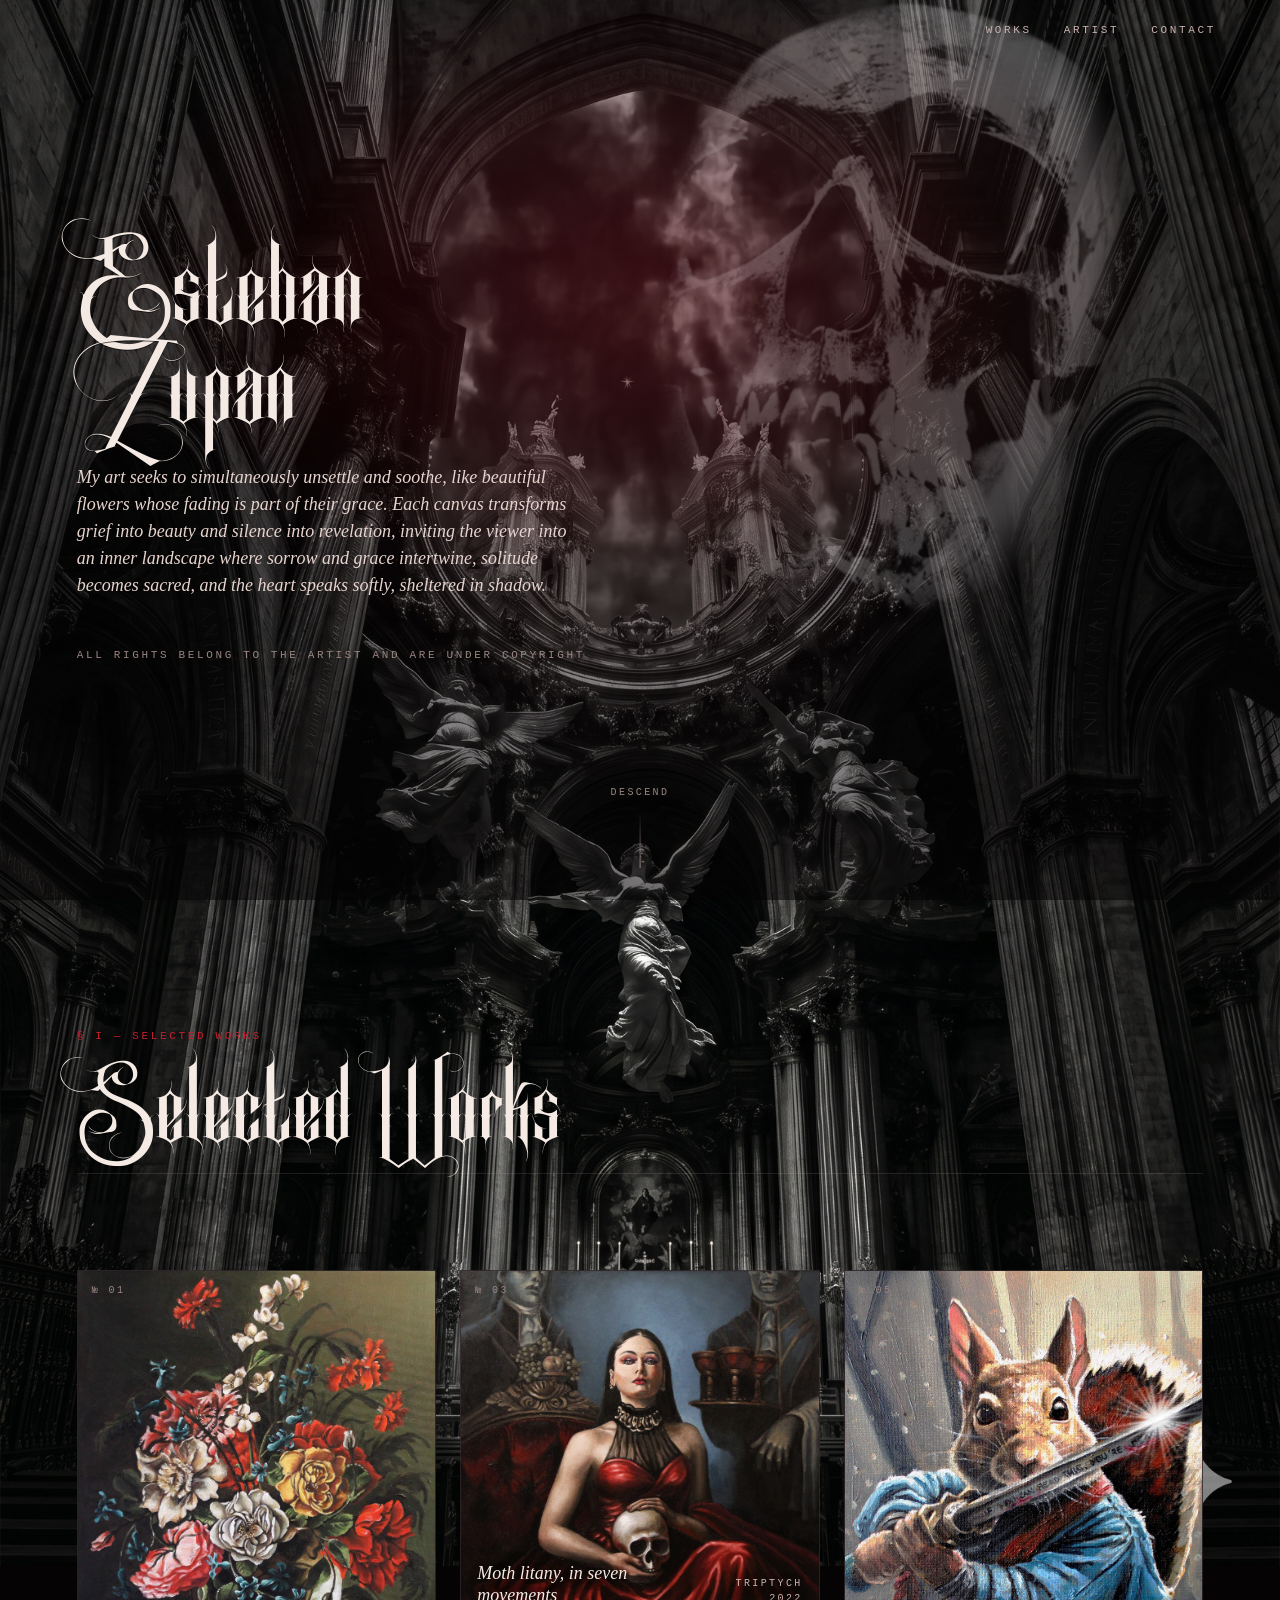
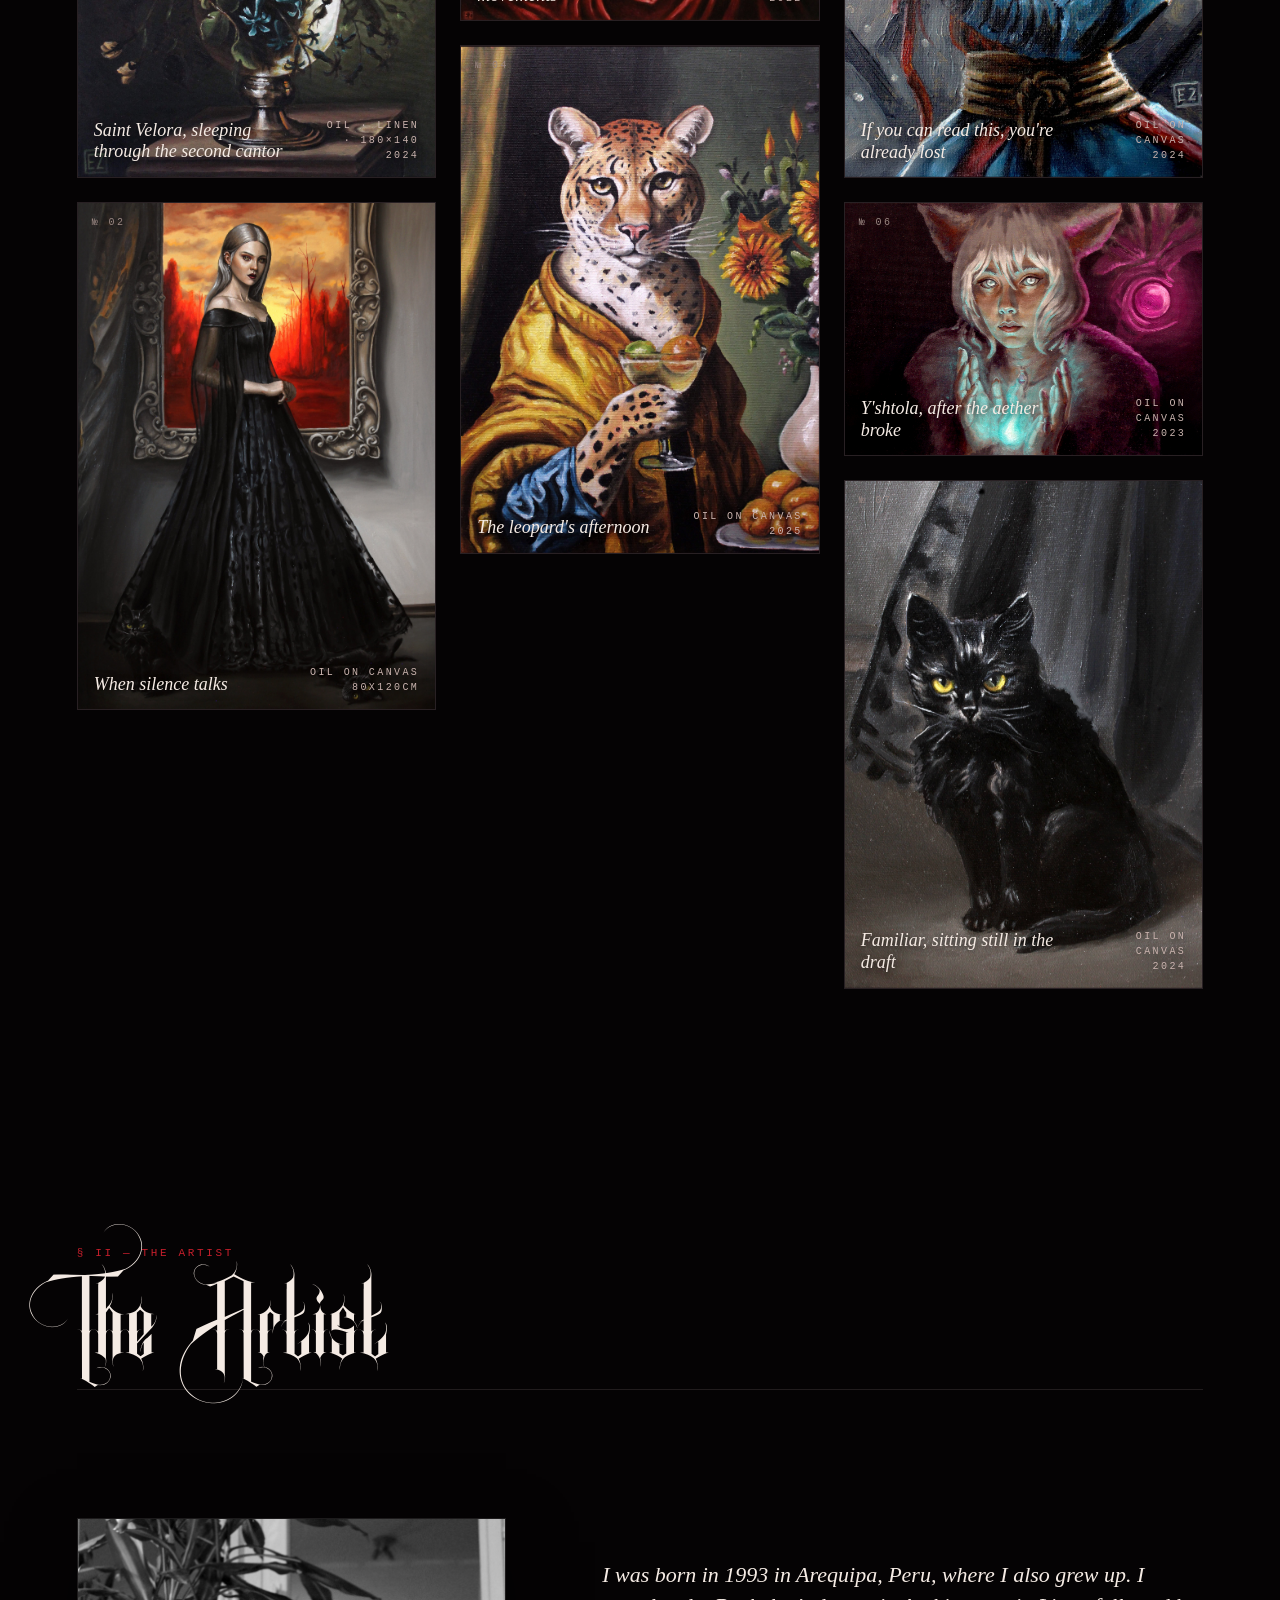
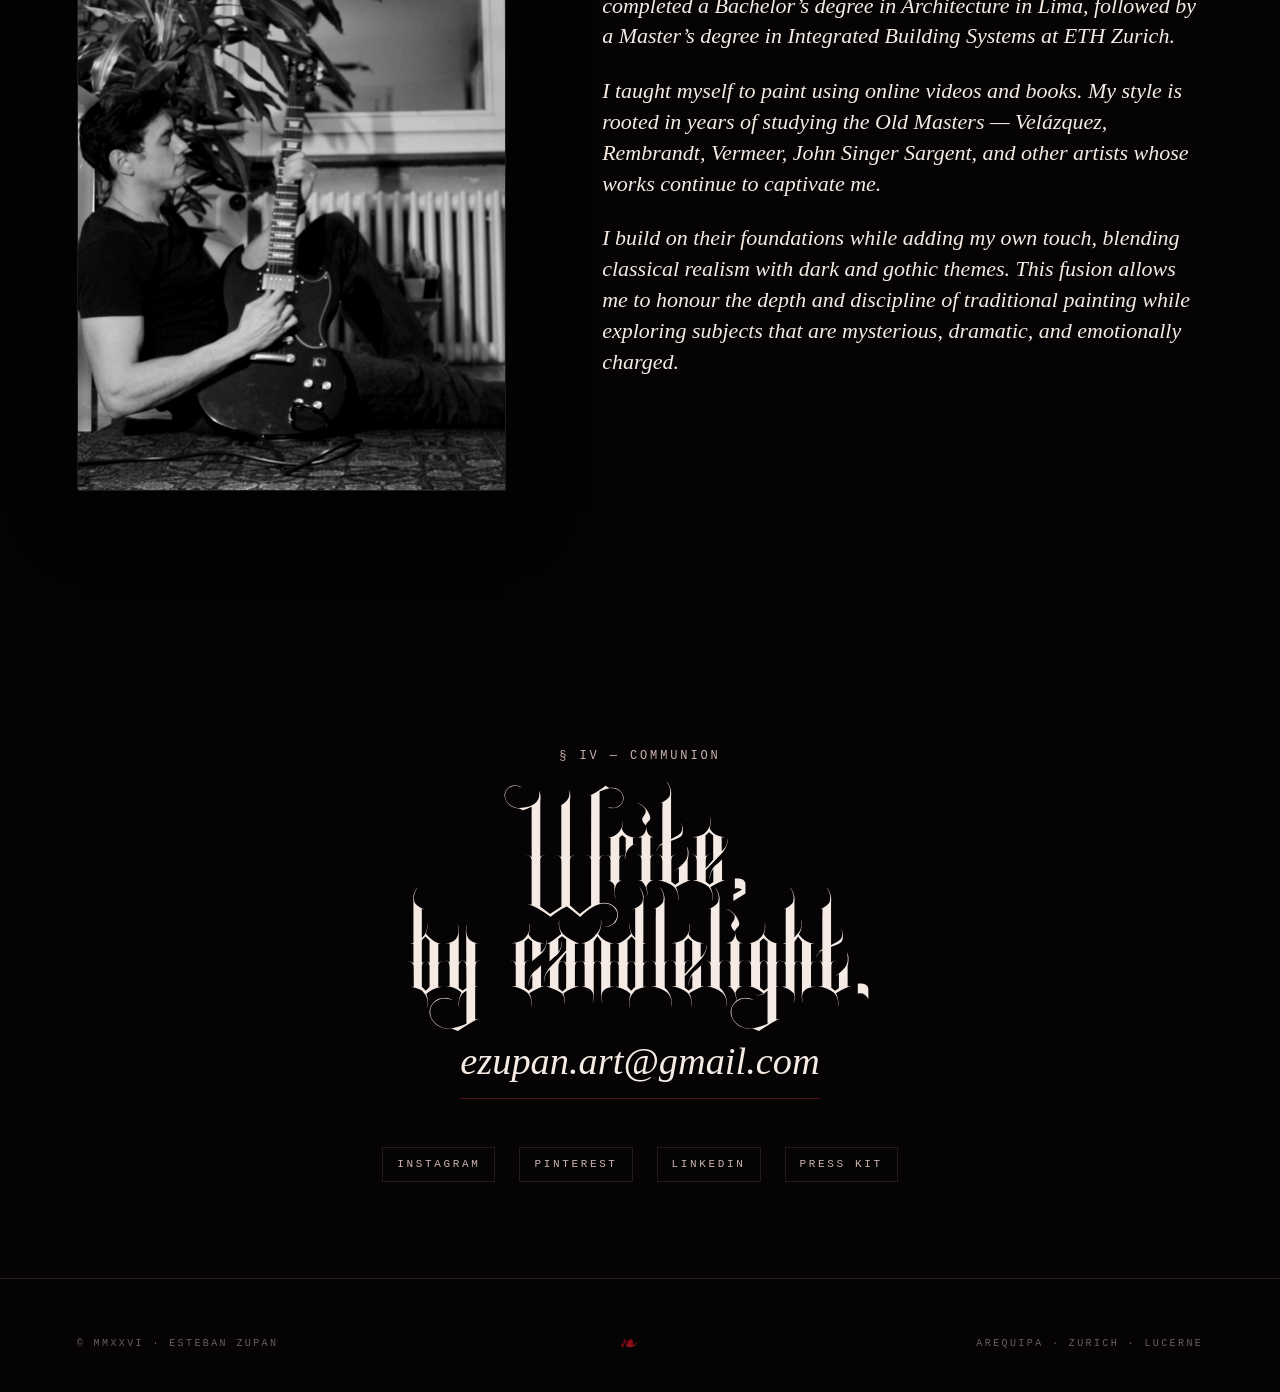
==== index.html @ 0bce1652 "Update background zoom, email, and Instagram link - Mobile background-size: auto 100vh to show more " ====
<!doctype html>
<html lang="en">
<head>
<meta charset="utf-8">
<title>Esteban Zupan — Painter of Quiet Catastrophe</title>
<meta name="viewport" content="width=device-width,initial-scale=1">
<link rel="stylesheet" href="colors_and_type.css">
<script src="image-slot.js"></script>
<style>
  *, *::before, *::after { box-sizing: border-box; }
  html, body { margin: 0; padding: 0; -webkit-text-size-adjust: 100%; text-size-adjust: 100%; }
  html { overflow-x: hidden; }
  body {
    position: relative;
    color: var(--fg-2);
    overflow-x: hidden;
    background-color: #050304;
    background-image: url('assets/gothicbackground.png');
    background-repeat: no-repeat;
    background-attachment: fixed;
    background-size: cover;
    background-position: center var(--bgPos, 35%);
  }
  /* Veil sits over the body bg — fixed to viewport so it tracks scroll */
  .veil {
    position: fixed;
    inset: 0;
    z-index: 1;
    pointer-events: none;
    background:
      radial-gradient(ellipse 60% 50% at 50% 30%, rgba(139, 14, 28, 0.22) 0%, transparent 70%),
      linear-gradient(180deg, rgba(5,3,4,0.22) 0%, rgba(5,3,4,0.38) 50%, rgba(5,3,4,0.55) 100%);
  }

  /* =========================================================
     PARALLAX LAYERS
     ========================================================= */
  .stage {
    position: relative;
    z-index: 1;
  }

  /* Parallax stage — a sibling of main that hosts the sticky skull.
     z-index: auto so it does NOT create a stacking context — this lets
     the skull's mix-blend-mode reach all the way down to the cathedral bg. */
  .parallax-stage {
    position: absolute;
    top: 0; left: 0;
    width: 100%;
    height: 100%;
    pointer-events: none;
  }
  .skull-layer {
    position: sticky;
    top: 0;
    left: 0;
    width: 100%;
    height: 100vh;
    margin-bottom: -100vh;
    pointer-events: none;
    display: block;
  }
  .skull-inner {
    position: absolute;
    top: 50%;
    left: 50%;
    width: min(48.36vh, 35.88vw);
    aspect-ratio: 1400 / 2023;
    z-index: 2;             /* paints above veil (z:1), below main (z:3) */
    transform-origin: 50% 50%;
    pointer-events: none;
    will-change: transform;
    mix-blend-mode: screen;
    transform:
      translate3d(calc(-50% + var(--skullX, 0px)), calc(-50% + var(--skullY, 0px)), 0)
      scale(var(--skullS, 1))
      rotate(var(--skullR, 0deg));
    animation: float 9s ease-in-out infinite;
  }
  @keyframes float {
    0%, 100% { margin-top: 0; }
    50%      { margin-top: -14px; }
  }
  .skull-inner img {
    width: 100%;
    height: 100%;
    object-fit: contain;
    display: block;
    filter:
      grayscale(1) brightness(2.2) contrast(0.95)
      drop-shadow(0 30px 80px rgba(0,0,0,0.65))
      drop-shadow(0 0 60px rgba(255,255,255,0.18));
    opacity: calc(0.768 * var(--skullO, 1));
    transition: opacity 120ms linear;
  }

  /* Film grain on top of everything */
  .grain {
    position: fixed;
    inset: 0;
    z-index: 60;
    pointer-events: none;
    opacity: 0.08;
    mix-blend-mode: overlay;
    background-image: var(--grain-overlay);
    background-size: 240px 240px;
  }

  /* =========================================================
     LIGHTNING STORM — triggered while scrolling
     ========================================================= */
  .storm {
    position: fixed;
    inset: 0;
    z-index: 55;
    pointer-events: none;
    overflow: hidden;
  }
  .storm .flash {
    position: absolute;
    inset: 0;
    background: white;
    opacity: 0;
    mix-blend-mode: screen;
    transition: opacity 80ms linear;
  }
  .storm .flash.dim { background: rgba(220, 230, 255, 0.6); }
  .storm svg.bolt {
    position: absolute;
    top: -4vh;
    width: auto;
    height: 80vh;
    opacity: 0;
    filter:
      drop-shadow(0 0 12px rgba(255,255,255,0.95))
      drop-shadow(0 0 48px rgba(190, 210, 255, 0.75))
      drop-shadow(0 0 120px rgba(140, 170, 255, 0.4));
    transform-origin: top center;
    will-change: opacity, transform;
  }
  @keyframes boltStrike {
    0%   { opacity: 0; transform: scaleY(0.1) translateY(-10px); }
    8%   { opacity: 1; transform: scaleY(1) translateY(0); }
    14%  { opacity: 0.2; }
    22%  { opacity: 1; }
    100% { opacity: 0; transform: scaleY(1) translateY(0); }
  }
  @keyframes flashPulse {
    0%   { opacity: 0; }
    8%   { opacity: var(--peak, 0.85); }
    20%  { opacity: 0.1; }
    32%  { opacity: var(--peak, 0.85); }
    100% { opacity: 0; }
  }

  /* OLD: removed — skull is now inside .parallax-stage as sticky */
  /* soft halo behind the skull */
  .skull-layer::before {
    content: "";
    position: absolute;
    inset: 8% 10%;
    background: radial-gradient(ellipse at 50% 38%, rgba(139, 14, 28, 0.22) 0%, transparent 60%);
    filter: blur(40px);
    z-index: -1;
  }

  /* =========================================================
     CONTENT — flows above skull
     ========================================================= */
  main {
    position: relative;
    z-index: 3;
    /* Content sits above veil (z:1) and parallax-stage (z:2) */
  }
  section {
    position: relative;
    padding: var(--space-10) clamp(24px, 6vw, 96px);
  }

  /* Top nav — feels engraved into the stone */
  .topbar {
    position: fixed;
    top: 0; left: 0; right: 0;
    z-index: 30;
    display: flex;
    align-items: center;
    justify-content: flex-end;
    padding: 22px clamp(24px, 6vw, 64px);
    pointer-events: none;
  }
  .topbar > * { pointer-events: auto; }
  .topbar.scrolled {
    background: linear-gradient(180deg, rgba(5,3,4,0.7) 0%, rgba(5,3,4,0) 100%);
    backdrop-filter: blur(8px);
    -webkit-backdrop-filter: blur(8px);
  }
  .brand {
    font-family: var(--font-display);
    font-size: 22px;
    color: var(--fg-1);
    letter-spacing: 0.04em;
    line-height: 1;
    text-decoration: none;
    border: 0;
  }
  .brand .dot { color: var(--blood-500); }
  nav.menu {
    display: flex;
    gap: var(--space-6);
  }
  nav.menu a {
    font-family: var(--font-mono);
    font-size: 11px;
    letter-spacing: var(--tracking-widest);
    text-transform: uppercase;
    color: var(--fg-3);
    border: 0;
    padding-bottom: 4px;
    position: relative;
  }
  nav.menu a::after {
    content: "";
    position: absolute;
    left: 50%; right: 50%;
    bottom: 0;
    height: 1px;
    background: var(--blood-500);
    transition: left var(--dur-base) var(--ease-out), right var(--dur-base) var(--ease-out);
  }
  nav.menu a:hover { color: var(--bone-100); }
  nav.menu a:hover::after { left: 0; right: 0; }

  /* =========================================================
     HERO
     ========================================================= */
  .hero {
    min-height: 100vh;
    padding-top: 6vh;
    padding-bottom: var(--space-9);
    display: flex;
    flex-direction: column;
    justify-content: flex-start;
    text-align: left;
    align-items: flex-start;
  }
  .hero .eyebrow { margin-top: 4vh; }
  .hero .eyebrow {
    color: var(--bone-300);
    margin-bottom: var(--space-5);
  }
  .hero h1 {
    font-family: var(--font-display);
    font-size: clamp(43px, 8.4vw, 120px);
    line-height: 0.92;
    color: var(--bone-100);
    letter-spacing: -0.01em;
    margin: min(200px, 20vh) 0 0;
    /* slight engraved feel */
    text-shadow:
      0 1px 0 rgba(0,0,0,0.6),
      0 0 80px rgba(139, 14, 28, 0.2);
  }
  .hero h1 .amp {
    display: block;
    font-size: 0.42em;
    color: var(--blood-500);
    margin: 0.2em 0;
    font-family: var(--font-serif);
    font-style: italic;
    letter-spacing: var(--tracking-wide);
    text-transform: none;
    font-weight: 400;
  }

  .hero .lede {
    max-width: 56ch;
    margin: var(--space-6) 0 0;
    font-family: 'Cormorant Garamond', var(--font-serif);
    font-style: italic;
    font-size: clamp(18px, 1.4vw, 22px);
    line-height: 1.5;
    color: var(--bone-200);
    text-wrap: balance;
  }
  .hero .meta {
    margin-top: var(--space-7);
    display: flex;
    justify-content: flex-start;
    gap: var(--space-6);
    font-family: var(--font-mono);
    font-size: 11px;
    letter-spacing: var(--tracking-widest);
    text-transform: uppercase;
    color: var(--fg-4);
  }
  .hero .meta .sep { color: var(--blood-700); }

  /* scroll cue */
  .scroll-cue {
    position: absolute;
    bottom: 32px;
    left: 50%;
    transform: translateX(-50%);
    font-family: var(--font-mono);
    font-size: 10px;
    letter-spacing: var(--tracking-widest);
    text-transform: uppercase;
    color: var(--fg-4);
    display: flex;
    flex-direction: column;
    align-items: center;
    gap: 12px;
  }
  .scroll-cue .line {
    width: 1px;
    height: 56px;
    background: linear-gradient(180deg, transparent, var(--bone-400));
    animation: drip 2.4s ease-in-out infinite;
  }
  @keyframes drip {
    0%   { transform: scaleY(0); transform-origin: top; opacity: 0; }
    30%  { opacity: 1; }
    70%  { transform: scaleY(1); transform-origin: top; opacity: 1; }
    100% { transform: scaleY(1); transform-origin: bottom; opacity: 0; }
  }

  /* =========================================================
     ORNAMENT DIVIDER
     ========================================================= */
  .ornament {
    display: flex;
    align-items: center;
    gap: var(--space-5);
    color: var(--bone-400);
    font-family: var(--font-serif);
    font-size: 22px;
    line-height: 1;
    width: 100%;
    max-width: 720px;
    margin: 0 auto;
  }
  .ornament::before, .ornament::after {
    content: "";
    flex: 1;
    height: 1px;
    background: linear-gradient(90deg, transparent, var(--border-strong), transparent);
  }

  /* =========================================================
     SECTION HEADERS
     ========================================================= */
  .section-head {
    display: grid;
    grid-template-columns: 1fr auto;
    align-items: end;
    gap: var(--space-7);
    margin-bottom: var(--space-9);
    padding-bottom: var(--space-5);
    border-bottom: 1px solid var(--border-default);
  }
  .section-head .num {
    font-family: var(--font-mono);
    font-size: 11px;
    letter-spacing: var(--tracking-widest);
    text-transform: uppercase;
    color: var(--blood-500);
    margin-bottom: var(--space-3);
  }
  .section-head h2 {
    font-family: var(--font-display);
    font-size: clamp(48px, 8vw, 110px);
    color: var(--bone-100);
    line-height: 0.9;
    letter-spacing: -0.01em;
  }
  .section-head .aside {
    font-family: var(--font-serif);
    font-style: italic;
    color: var(--bone-300);
    font-size: 16px;
    max-width: 28ch;
    text-align: right;
    line-height: 1.5;
  }

  /* =========================================================
     WORKS GRID
     ========================================================= */
  .works {
    column-count: 3;
    column-gap: var(--space-5);
  }
  .work {
    display: block;
    break-inside: avoid;
    margin: 0 0 var(--space-5);
    width: 100%;
  }
  .work {
    position: relative;
    background: rgba(17, 10, 13, 0.78);
    backdrop-filter: blur(2px);
    -webkit-backdrop-filter: blur(2px);
    border: 1px solid var(--border-default);
    transition: border-color var(--dur-base) var(--ease-out), transform var(--dur-base) var(--ease-out);
    z-index: 2;
  }
  .work:hover {
    border-color: var(--border-blood);
  }
  .work .plate {
    width: 100%;
    height: 100%;
    display: block;
    background: linear-gradient(135deg, var(--void-700), var(--void-800));
    position: relative;
    overflow: hidden;
  }
  .work .plate image-slot {
    width: 100%;
    height: 100%;
    display: block;
  }
  /* aspect-ratio comes from each <article style="aspect-ratio: ..."> */

  .work .caption {
    position: absolute;
    left: 16px;
    bottom: 14px;
    right: 16px;
    display: flex;
    justify-content: space-between;
    align-items: end;
    pointer-events: none;
  }
  .work .caption .title {
    font-family: var(--font-serif);
    font-style: italic;
    font-size: 18px;
    color: var(--bone-100);
    line-height: 1.2;
    max-width: 70%;
    text-shadow: 0 2px 8px rgba(0,0,0,0.8);
  }
  .work .caption .meta {
    font-family: var(--font-mono);
    font-size: 10px;
    letter-spacing: var(--tracking-widest);
    text-transform: uppercase;
    color: var(--bone-300);
    text-align: right;
    text-shadow: 0 2px 8px rgba(0,0,0,0.8);
  }
  .work .corner {
    position: absolute;
    top: 12px;
    left: 14px;
    font-family: var(--font-mono);
    font-size: 10px;
    letter-spacing: var(--tracking-widest);
    text-transform: uppercase;
    color: var(--bone-400);
    pointer-events: none;
  }

  /* =========================================================
     ABOUT
     ========================================================= */
  .about {
    display: grid;
    grid-template-columns: 5fr 7fr;
    gap: var(--space-9);
    align-items: start;
  }
  .about .col-left {
    position: sticky;
    top: 120px;
  }
  .about .col-left .eyebrow {
    margin-bottom: var(--space-4);
  }
  .about h3 {
    font-family: var(--font-display);
    font-size: clamp(36px, 4.5vw, 64px);
    color: var(--bone-100);
    line-height: 1;
    font-style: normal;
    font-weight: 400;
    margin-bottom: var(--space-5);
  }
  .about .col-right {
    padding-top: calc(var(--space-4) + clamp(36px, 4.5vw, 64px));
  }
  .about .col-right p {
    font-family: var(--font-serif);
    font-size: 18px;
    line-height: 1.65;
    color: var(--bone-200);
    margin: 0 0 var(--space-5);
    max-width: 62ch;
  }
  .about .col-right p.lede {
    font-style: italic;
    font-size: 22px;
    color: var(--bone-100);
    line-height: 1.4;
  }
  .about .col-right p .drop {
    font-family: var(--font-display);
    font-size: 3.2em;
    float: left;
    line-height: 0.8;
    padding: 0.12em 0.18em 0 0;
    color: var(--blood-500);
  }
  .about .portrait {
    margin: var(--space-6) 0 0;
    padding: 0;
  }
  .about .portrait img {
    display: block;
    width: 100%;
    height: auto;
    aspect-ratio: 3 / 4;
    object-fit: cover;
    object-position: 50% 35%;
    filter: grayscale(1) contrast(1.05) brightness(0.92);
    border: 1px solid var(--border-default);
    box-shadow: 0 24px 60px rgba(0,0,0,0.55);
  }
  .about .portrait figcaption {
    margin-top: var(--space-3);
    font-family: var(--font-mono);
    font-size: 10px;
    letter-spacing: var(--tracking-widest);
    text-transform: uppercase;
    color: var(--bone-400);
  }
  .about .pull {
    margin: var(--space-7) 0;
    padding: var(--space-5) 0 var(--space-5) var(--space-5);
    border-left: 1px solid var(--border-blood);
    font-family: var(--font-serif);
    font-style: italic;
    font-size: 24px;
    color: var(--bone-100);
    line-height: 1.4;
    max-width: 48ch;
  }
  .about .pull .attr {
    display: block;
    margin-top: var(--space-3);
    font-family: var(--font-mono);
    font-size: 10px;
    letter-spacing: var(--tracking-widest);
    text-transform: uppercase;
    font-style: normal;
    color: var(--bone-400);
  }

  /* =========================================================
     INDEX (exhibitions list)
     ========================================================= */
  .ledger {
    border-top: 1px solid var(--border-default);
  }
  .ledger .row {
    display: grid;
    grid-template-columns: 80px 1fr 1.3fr 100px;
    gap: var(--space-5);
    padding: var(--space-5) 0;
    border-bottom: 1px solid var(--border-default);
    align-items: baseline;
    transition: background var(--dur-base) var(--ease-out);
  }
  .ledger .row:hover { background: rgba(139, 14, 28, 0.06); }
  .ledger .row .year {
    font-family: var(--font-mono);
    font-size: 12px;
    color: var(--blood-500);
    letter-spacing: var(--tracking-wider);
  }
  .ledger .row .title {
    font-family: var(--font-serif);
    font-style: italic;
    font-size: 22px;
    color: var(--bone-100);
    line-height: 1.25;
  }
  .ledger .row .venue {
    font-family: var(--font-serif);
    font-size: 16px;
    color: var(--bone-300);
  }
  .ledger .row .city {
    font-family: var(--font-mono);
    font-size: 11px;
    letter-spacing: var(--tracking-widest);
    text-transform: uppercase;
    color: var(--bone-400);
    text-align: right;
  }

  /* =========================================================
     CONTACT / FOOTER
     ========================================================= */
  .contact {
    text-align: center;
    padding-top: var(--space-10);
    padding-bottom: var(--space-9);
  }
  .contact .eyebrow { color: var(--bone-300); margin-bottom: var(--space-5); }
  .contact h2 {
    font-family: var(--font-display);
    font-size: clamp(56px, 9vw, 132px);
    line-height: 0.92;
    color: var(--bone-100);
    margin-bottom: var(--space-6);
  }
  .contact .email {
    display: inline-block;
    font-family: var(--font-serif);
    font-style: italic;
    font-size: clamp(24px, 3vw, 40px);
    color: var(--bone-100);
    border-bottom: 1px solid var(--border-blood);
    padding-bottom: 8px;
    margin-bottom: var(--space-7);
  }
  .contact .email:hover { color: var(--blood-300); }
  .contact .socials {
    display: flex;
    justify-content: center;
    gap: var(--space-5);
    font-family: var(--font-mono);
    font-size: 11px;
    letter-spacing: var(--tracking-widest);
    text-transform: uppercase;
    color: var(--bone-300);
  }
  .contact .socials a {
    color: var(--bone-300);
    border: 0;
    padding: 8px 14px;
    border: 1px solid var(--border-default);
    transition: all var(--dur-base) var(--ease-out);
  }
  .contact .socials a:hover {
    border-color: var(--border-blood);
    color: var(--bone-100);
  }

  footer {
    position: relative;
    z-index: 2;
    padding: var(--space-7) clamp(24px, 6vw, 96px) var(--space-6);
    border-top: 1px solid var(--border-default);
    display: flex;
    justify-content: space-between;
    align-items: center;
    font-family: var(--font-mono);
    font-size: 10px;
    letter-spacing: var(--tracking-widest);
    text-transform: uppercase;
    color: var(--bone-500);
  }
  footer .seal { color: var(--blood-700); font-family: var(--font-serif); font-size: 22px; font-style: italic; letter-spacing: 0; }

  /* =========================================================
     MOBILE NAV — hamburger + overlay
     ========================================================= */
  .nav-toggle {
    display: none;
    flex-direction: column;
    justify-content: space-between;
    width: 28px;
    height: 18px;
    background: none;
    border: 0;
    cursor: pointer;
    padding: 0;
    pointer-events: auto;
    position: relative;
    z-index: 40;
  }
  .nav-toggle span {
    display: block;
    width: 100%;
    height: 1.5px;
    background: var(--bone-300);
    transform-origin: center;
    transition: transform var(--dur-base) var(--ease-out), opacity var(--dur-base) var(--ease-out);
  }
  .nav-toggle[aria-expanded="true"] span:nth-child(1) {
    transform: translateY(8.25px) rotate(45deg);
  }
  .nav-toggle[aria-expanded="true"] span:nth-child(2) {
    opacity: 0;
  }
  .nav-toggle[aria-expanded="true"] span:nth-child(3) {
    transform: translateY(-8.25px) rotate(-45deg);
  }

  /* =========================================================
     RESPONSIVE
     ========================================================= */
  @media (max-width: 900px) {
    .works { column-count: 2; }
    .work.a, .work.b, .work.c, .work.d, .work.e, .work.f, .work.g { grid-column: auto; }
    .about { grid-template-columns: 1fr; gap: var(--space-6); }
    .about .col-left { position: static; }
    .about .col-right { padding-top: 0; }
    .section-head { grid-template-columns: 1fr; }
    .section-head .aside { text-align: left; }
    .ledger .row { grid-template-columns: 60px 1fr; gap: var(--space-3); }
    .ledger .row .venue, .ledger .row .city { grid-column: 2; text-align: left; }
    .nav-toggle { display: flex; }
    .parallax-stage { display: none; }
    nav.menu {
      position: fixed;
      inset: 0;
      z-index: 29;
      display: flex;
      flex-direction: column;
      align-items: center;
      justify-content: center;
      gap: var(--space-8);
      background: rgba(5, 3, 4, 0.97);
      backdrop-filter: blur(16px);
      -webkit-backdrop-filter: blur(16px);
      opacity: 0;
      pointer-events: none;
      transition: opacity var(--dur-base) var(--ease-out);
    }
    nav.menu.open {
      opacity: 1;
      pointer-events: auto;
    }
    nav.menu a {
      font-family: var(--font-display);
      font-size: clamp(40px, 12vw, 60px);
      letter-spacing: 0.02em;
      text-transform: uppercase;
      color: var(--bone-100);
      border: 0;
      padding: 4px 0;
      line-height: 1;
    }
    nav.menu a:hover { color: var(--blood-400); }
    nav.menu a::after { display: none; }
    .hero h1 { letter-spacing: 0; }
    .hero .lede { max-width: 100%; }
    .hero .meta {
      max-width: 100%;
      line-height: 1.5;
      letter-spacing: 0.12em;
    }
    .contact .email {
      max-width: 100%;
      overflow-wrap: anywhere;
    }
    footer {
      flex-wrap: wrap;
      gap: var(--space-3);
    }
  }

  @media (max-width: 640px) {
    body {
      background-attachment: scroll;
      background-position: center center;
      background-size: auto 100vh;
    }

    section {
      padding: var(--space-8) clamp(18px, 5vw, 28px);
    }

    .topbar {
      padding: 14px clamp(18px, 5vw, 28px);
    }

    .hero {
      min-height: 100svh;
      padding-top: 10vh;
      padding-bottom: var(--space-8);
      justify-content: flex-start;
    }

    .hero h1 {
      margin-top: clamp(48px, 12vh, 96px) !important;
      font-size: clamp(52px, 18vw, 76px);
      line-height: 0.95;
      letter-spacing: 0;
    }

    .hero .lede {
      max-width: 100%;
      margin-top: var(--space-5);
      font-size: 18px;
      line-height: 1.45;
      text-wrap: pretty;
    }

    .hero .meta {
      margin-top: var(--space-5);
      display: block;
      max-width: 30ch;
      font-size: 10px;
      line-height: 1.5;
      letter-spacing: 0.08em;
    }

    .scroll-cue {
      bottom: 18px;
      font-size: 9px;
      letter-spacing: 0.16em;
    }

    .scroll-cue .line {
      height: 36px;
    }

    .section-head {
      gap: var(--space-4);
      margin-bottom: var(--space-6);
      padding-bottom: var(--space-4);
    }

    .section-head .num {
      font-size: 10px;
      letter-spacing: 0.14em;
    }

    .section-head h2,
    .contact h2 {
      font-size: clamp(44px, 16vw, 64px);
      line-height: 0.98;
      letter-spacing: 0;
      overflow-wrap: anywhere;
    }

    .works {
      column-count: 1;
      column-gap: 0;
    }

    .work {
      aspect-ratio: auto !important;
      margin-bottom: var(--space-5);
    }

    .work .plate {
      height: auto;
    }

    .work .plate image-slot {
      height: auto;
      aspect-ratio: var(--mobile-work-ratio, 1);
    }

    .work.a,
    .work.b,
    .work.g { --mobile-work-ratio: 3508 / 4961; }

    .work.c { --mobile-work-ratio: 3393 / 3321; }

    .work.d,
    .work.e { --mobile-work-ratio: 2480 / 3508; }

    .work.f { --mobile-work-ratio: 3508 / 2480; }

    .work .caption {
      position: static;
      display: grid;
      grid-template-columns: 1fr;
      gap: var(--space-2);
      padding: 12px 14px 14px;
      background: rgba(17, 10, 13, 0.9);
      border-top: 1px solid var(--border-default);
    }

    .work .caption .title {
      max-width: none;
      font-size: 17px;
      text-shadow: none;
    }

    .work .caption .meta {
      font-size: 9px;
      line-height: 1.45;
      letter-spacing: 0.14em;
      text-align: left;
      text-shadow: none;
    }

    .work .corner {
      top: 10px;
      left: 12px;
      font-size: 9px;
      letter-spacing: 0.14em;
    }

    .about h3 {
      font-size: clamp(40px, 14vw, 56px);
      letter-spacing: 0;
    }

    .about .col-right p,
    .about .col-right p.lede {
      font-size: 18px;
      line-height: 1.5;
    }

    .about .portrait {
      max-width: 320px;
      margin-left: auto;
      margin-right: auto;
    }

    .contact {
      padding-top: var(--space-8);
      padding-bottom: var(--space-8);
    }

    .contact .email {
      max-width: 100%;
      font-size: clamp(21px, 8vw, 30px);
      overflow-wrap: anywhere;
      line-height: 1.2;
    }

    .contact .socials {
      flex-wrap: wrap;
      gap: var(--space-3);
      letter-spacing: 0.14em;
    }

    .contact .socials a {
      padding: 9px 12px;
    }

    footer {
      padding: var(--space-5) clamp(18px, 5vw, 28px);
      flex-direction: column;
      justify-content: center;
      gap: var(--space-3);
      text-align: center;
      line-height: 1.5;
      letter-spacing: 0.14em;
    }
  }

  @media (max-width: 380px) {
    .hero h1 {
      font-size: clamp(48px, 17vw, 62px);
    }

    .section-head h2,
    .contact h2 {
      font-size: clamp(40px, 15vw, 56px);
    }
  }

  /* fade-up on enter */
  .reveal { opacity: 0; transform: translateY(28px); transition: opacity 1s var(--ease-rite), transform 1s var(--ease-rite); }
  .reveal.in { opacity: 1; transform: translateY(0); }
</style>
</head>
<body>

<!-- Fixed background layers -->
<div class="veil"></div>
<div class="parallax-stage" aria-hidden="true">
  <div class="skull-layer">
    <div class="skull-inner">
      <img src="assets/skull-floating.png" alt="">
    </div>
  </div>
</div>
<div class="grain"></div>
<div class="storm" aria-hidden="true">
  <div class="flash" id="storm-flash"></div>
</div>

<!-- Top bar -->
<header class="topbar" id="topbar">
  <button class="nav-toggle" id="nav-toggle" aria-label="Open navigation" aria-expanded="false">
    <span></span><span></span><span></span>
  </button>
  <nav class="menu" id="nav-menu" aria-hidden="true">
    <a href="#works">Works</a>
    <a href="#about">Artist</a>
    <a href="#contact">Contact</a>
  </nav>
</header>

<main id="top">

  <!-- ============== HERO ============== -->
  <section class="hero">
    <h1>
      Esteban<br>
      Zupan
    </h1>
    <p class="lede">
      My art seeks to simultaneously unsettle and soothe, like beautiful flowers
      whose fading is part of their grace. Each canvas transforms grief into beauty
      and silence into revelation, inviting the viewer into an inner landscape where
      sorrow and grace intertwine, solitude becomes sacred, and the heart speaks
      softly, sheltered in shadow.
    </p>
    <div class="meta">
      <span>All Rights belong to the artist and are under copyright</span>
    </div>
    <div class="scroll-cue">
      <span>Descend</span>
      <span class="line"></span>
    </div>
  </section>

  <!-- ============== WORKS ============== -->
  <section id="works" style="font-family: SingleGhost; font-weight: 300">
    <header class="section-head reveal">
      <div>
        <div class="num">§ I — Selected works</div>
        <h2>Selected Works</h2>
      </div>
      <p class="aside">
</p>
    </header>

    <div class="works">
      <article class="work a reveal" style="aspect-ratio: 3508 / 4961;">
        <div class="plate">
          <image-slot id="work-1" shape="rect" src="assets/Flowers_A3.jpg" placeholder="Drop artwork"></image-slot>
        </div>
        <span class="corner">№ 01</span>
        <div class="caption">
          <span class="title">Saint Velora, sleeping through the second cantor</span>
          <span class="meta">Oil · linen · 180×140<br>2024</span>
        </div>
      </article>

      <article class="work b reveal" style="aspect-ratio: 3508 / 4961;">
        <div class="plate">
          <image-slot id="work-2" shape="rect" src="assets/CatLady_A3.jpg" placeholder="Drop artwork"></image-slot>
        </div>
        <span class="corner">№ 02</span>
        <div class="caption">
          <span class="title" data-tweak="work2Title">When silence talks</span>
          <span class="meta" data-tweak="work2Meta">Oil on canvas<br>80x120cm</span>
        </div>
      </article>

      <article class="work c reveal" style="aspect-ratio: 3393 / 3321;">
        <div class="plate">
          <image-slot id="work-3" shape="rect" src="assets/Final_photo.jpg" placeholder="Drop artwork"></image-slot>
        </div>
        <span class="corner">№ 03</span>
        <div class="caption">
          <span class="title">Moth litany, in seven movements</span>
          <span class="meta">Triptych<br>2022</span>
        </div>
      </article>

      <article class="work d reveal" style="aspect-ratio: 2480 / 3508;">
        <div class="plate">
          <image-slot id="work-4" shape="rect" src="assets/Leopard_Print.jpg" placeholder="Drop artwork"></image-slot>
        </div>
        <span class="corner">№ 04</span>
        <div class="caption">
          <span class="title">The leopard's afternoon</span>
          <span class="meta">Oil on canvas<br>2025</span>
        </div>
      </article>

      <article class="work e reveal" style="aspect-ratio: 2480 / 3508;">
        <div class="plate">
          <image-slot id="work-5" shape="rect" src="assets/Squirrel_A3.jpg" placeholder="Drop artwork"></image-slot>
        </div>
        <span class="corner">№ 05</span>
        <div class="caption">
          <span class="title">If you can read this, you're already lost</span>
          <span class="meta">Oil on canvas<br>2024</span>
        </div>
      </article>

      <article class="work f reveal" style="aspect-ratio: 3508 / 2480;">
        <div class="plate">
          <image-slot id="work-6" shape="rect" src="assets/Yshtola_A3.jpg" placeholder="Drop artwork"></image-slot>
        </div>
        <span class="corner">№ 06</span>
        <div class="caption">
          <span class="title">Y'shtola, after the aether broke</span>
          <span class="meta">Oil on canvas<br>2023</span>
        </div>
      </article>

      <article class="work g reveal" style="aspect-ratio: 3508 / 4961;">
        <div class="plate">
          <image-slot id="work-7" shape="rect" src="assets/Cat_print.jpg" placeholder="Drop artwork"></image-slot>
        </div>
        <span class="corner">№ 07</span>
        <div class="caption">
          <span class="title">Familiar, sitting still in the draft</span>
          <span class="meta">Oil on canvas<br>2024</span>
        </div>
      </article>
    </div>
  </section>

  <!-- ============== THE ARTIST ============== -->
  <section id="about">
    <header class="section-head reveal">
      <div>
        <div class="num">§ II — The artist</div>
        <h2>The Artist</h2>
      </div>
    </header>

    <div class="about">
      <aside class="col-left reveal">
        <figure class="portrait">
          <img src="assets/photo.jpg" alt="Esteban Zupan">
        </figure>
      </aside>

      <div class="col-right reveal">
        <p class="lede">
          I was born in 1993 in Arequipa, Peru, where I also grew up. I completed
          a Bachelor’s degree in Architecture in Lima, followed by a Master’s
          degree in Integrated Building Systems at ETH Zurich.
        </p>

        <p class="lede">
          I taught myself to paint using online videos
          and books. My style is rooted in years of studying the Old Masters —
          Velázquez, Rembrandt, Vermeer, John Singer Sargent, and other artists
          whose works continue to captivate me.
        </p>

        <p class="lede">
          I build on their foundations while adding my own touch, blending
          classical realism with dark and gothic themes. This fusion allows me
          to honour the depth and discipline of traditional painting while
          exploring subjects that are mysterious, dramatic, and emotionally
          charged.
        </p>
      </div>
    </div>
  </section>

  <!-- ============== CONTACT ============== -->
  <section id="contact" class="contact">
    <div class="eyebrow reveal">§ IV — Communion</div>
    <h2 class="reveal">Write,<br>by candlelight.</h2>
    <a href="mailto:ezupan.art@gmail.com" class="email reveal">ezupan.art@gmail.com</a>
    <div class="socials reveal">
      <a href="https://www.instagram.com/__ez.art__?igsh=MWV3Znlqc3R5eG5mMQ==" target="_blank" rel="noopener">Instagram</a>
      <a href="#">Pinterest</a>
      <a href="#">LinkedIn</a>
      <a href="#">Press Kit</a>
    </div>
  </section>

</main>

<footer>
  <span>© MMXXVI · Esteban Zupan</span>
  <span class="seal">❧</span>
  <span>Arequipa · Zurich · Lucerne</span>
</footer>

<!-- ============== TWEAKS PANEL ============== -->
<style>
  .tweaks-panel {
    position: fixed;
    right: 16px;
    bottom: 16px;
    z-index: 2147483646;
    width: 280px;
    background: rgba(17, 10, 13, 0.92);
    color: var(--bone-200);
    border: 1px solid var(--border-strong);
    border-radius: 4px;
    box-shadow: 0 18px 48px rgba(0,0,0,0.7);
    font-family: var(--font-mono);
    font-size: 11px;
    letter-spacing: 0.04em;
    display: none;
    flex-direction: column;
    overflow: hidden;
    backdrop-filter: blur(12px);
    -webkit-backdrop-filter: blur(12px);
  }
  .tweaks-panel.open { display: flex; }
  .tweaks-panel .hd {
    display: flex;
    align-items: center;
    justify-content: space-between;
    padding: 10px 14px;
    border-bottom: 1px solid var(--border-default);
    font-family: var(--font-display);
    font-size: 13px;
    letter-spacing: 0.06em;
    color: var(--bone-100);
  }
  .tweaks-panel .hd .x {
    cursor: pointer;
    color: var(--bone-400);
    background: none;
    border: 0;
    font-size: 14px;
    line-height: 1;
    padding: 4px 6px;
  }
  .tweaks-panel .hd .x:hover { color: var(--blood-500); }
  .tweaks-panel .body {
    padding: 14px;
    display: flex;
    flex-direction: column;
    gap: 12px;
  }
  .tweaks-panel .sect {
    font-size: 9px;
    font-weight: 600;
    letter-spacing: 0.18em;
    text-transform: uppercase;
    color: var(--blood-500);
    margin-top: 4px;
    margin-bottom: -4px;
  }
  .tweaks-panel label {
    display: flex;
    flex-direction: column;
    gap: 4px;
    color: var(--bone-300);
    font-size: 10px;
    text-transform: uppercase;
    letter-spacing: 0.14em;
  }
  .tweaks-panel input[type="text"],
  .tweaks-panel textarea {
    background: var(--void-900);
    color: var(--bone-100);
    border: 1px solid var(--border-default);
    padding: 8px 10px;
    font-family: var(--font-serif);
    font-style: italic;
    font-size: 13px;
    letter-spacing: 0;
    border-radius: 2px;
    outline: none;
    resize: vertical;
  }
  .tweaks-panel input[type="text"]:focus,
  .tweaks-panel textarea:focus {
    border-color: var(--border-blood);
  }
  .tweaks-panel textarea { min-height: 56px; }
</style>

<div class="tweaks-panel" id="tweaks-panel">
  <div class="hd">
    <span>Tweaks</span>
    <button class="x" id="tweaks-close" aria-label="Close">✕</button>
  </div>
  <div class="body">
    <div class="sect">№ 02 — When Silence Talks</div>
    <label>
      Title (left)
      <input type="text" id="tw-work2-title">
    </label>
    <label>
      Meta (right)
      <textarea id="tw-work2-meta"></textarea>
    </label>
  </div>
</div>

<script>
  // ============================================
  // PARALLAX — drives bg + skull layers
  // ============================================
  const skull = document.querySelector('.skull-layer');
  const topbar = document.getElementById('topbar');

  let scrollY = 0;
  let targetY = 0;
  let raf = null;

  function update() {
    const lerp = (a, b, t) => a + (b - a) * t;
    scrollY = lerp(scrollY, targetY, 0.12);

    // total scrollable distance — used to keep parallax bounded across the page
    const docMax = Math.max(1, document.documentElement.scrollHeight - window.innerHeight);
    const p = Math.min(1, scrollY / docMax); // 0 → 1 across the whole page

    // background-position-y drives the cathedral image scan as you scroll
    // image is ~2528 tall, viewport ~1100 — we slide from ~25% to ~65% of image
    const bgPos = 25 + (Math.min(1, scrollY / 4000)) * 40;
    document.documentElement.style.setProperty('--bgPos', bgPos.toFixed(2) + '%');

    // Skull stays floating the whole journey.
    // It rises gently (max ~38% of viewport height) and drifts horizontally
    // in a slow arc, with subtle scale + tilt — never leaves the viewport.
    const vh = window.innerHeight;
    const skullY = -p * vh * 0.38;
    // base offset to the right + gentle sway
    const isMobile = window.innerWidth < 640;
    const skullX = isMobile
      ? Math.sin(p * Math.PI * 1.4) * vh * 0.05
      : vh * 0.22 + Math.sin(p * Math.PI * 1.4) * vh * 0.08;
    const skullS = isMobile ? 1 + p * 0.6 : 1 + p * 1.5;
    const skullR = (Math.sin(p * Math.PI) * 4) - p * 2;

    document.documentElement.style.setProperty('--skullY', skullY.toFixed(2) + 'px');
    document.documentElement.style.setProperty('--skullX', skullX.toFixed(2) + 'px');
    document.documentElement.style.setProperty('--skullS', skullS.toFixed(4));
    document.documentElement.style.setProperty('--skullR', skullR.toFixed(3) + 'deg');

    // Fade out the skull as we leave the hero / enter the second section.
    // Starts fading once scrollY passes 70% of viewport, fully gone by 130%.
    const vhVal = window.innerHeight;
    const fadeStart = vhVal * 0.7;
    const fadeEnd   = vhVal * 1.3;
    const fade = 1 - Math.max(0, Math.min(1, (scrollY - fadeStart) / (fadeEnd - fadeStart)));
    document.documentElement.style.setProperty('--skullO', fade.toFixed(3));

    // topbar darken
    if (targetY > 40) topbar.classList.add('scrolled');
    else topbar.classList.remove('scrolled');

    if (Math.abs(scrollY - targetY) > 0.5) {
      raf = requestAnimationFrame(update);
    } else {
      raf = null;
    }
  }

  window.addEventListener('scroll', () => {
    targetY = window.scrollY || window.pageYOffset;
    if (!raf) raf = requestAnimationFrame(update);
  }, { passive: true });

  // initial
  targetY = window.scrollY || 0;
  scrollY = targetY;
  update();

  // ============================================
  // MOBILE NAV — hamburger toggle
  // ============================================
  (function mobileNav() {
    const toggle = document.getElementById('nav-toggle');
    const menu   = document.getElementById('nav-menu');
    if (!toggle || !menu) return;

    function open() {
      menu.classList.add('open');
      toggle.setAttribute('aria-expanded', 'true');
      menu.setAttribute('aria-hidden', 'false');
      document.body.style.overflow = 'hidden';
    }
    function close() {
      menu.classList.remove('open');
      toggle.setAttribute('aria-expanded', 'false');
      menu.setAttribute('aria-hidden', 'true');
      document.body.style.overflow = '';
    }

    toggle.addEventListener('click', () =>
      menu.classList.contains('open') ? close() : open()
    );
    menu.querySelectorAll('a').forEach(a => a.addEventListener('click', close));
    document.addEventListener('keydown', e => { if (e.key === 'Escape') close(); });
  })();

  // ============================================
  // LIGHTNING STORM — strikes while scrolling
  // ============================================
  (function lightningStorm() {
    const storm = document.querySelector('.storm');
    const flash = document.getElementById('storm-flash');
    if (!storm || !flash) return;

    // Lightning bolt path generator — jagged vertical line with branches
    function boltPath(width, height) {
      const segments = 14 + Math.floor(Math.random() * 6);
      const stepY = height / segments;
      let x = width / 2;
      let d = `M ${x.toFixed(1)} 0`;
      const branches = [];
      for (let i = 1; i <= segments; i++) {
        const y = stepY * i;
        x += (Math.random() - 0.5) * (width * 0.55);
        x = Math.max(width * 0.05, Math.min(width * 0.95, x));
        d += ` L ${x.toFixed(1)} ${y.toFixed(1)}`;
        // 20% chance of a branch
        if (Math.random() < 0.22 && i > 2 && i < segments - 1) {
          let bx = x, by = y;
          let bd = `M ${bx.toFixed(1)} ${by.toFixed(1)}`;
          const bLen = 3 + Math.floor(Math.random() * 4);
          const dir = Math.random() < 0.5 ? -1 : 1;
          for (let j = 0; j < bLen; j++) {
            bx += dir * (Math.random() * width * 0.18);
            by += stepY * (0.5 + Math.random() * 0.6);
            bd += ` L ${bx.toFixed(1)} ${by.toFixed(1)}`;
          }
          branches.push(bd);
        }
      }
      return { main: d, branches };
    }

    // Storm only plays while the user is still in the hero. Once #works
    // crosses the top of the viewport, the storm is silenced.
    function stormActive() {
      const works = document.getElementById('works');
      if (!works) return true;
      return works.getBoundingClientRect().top > window.innerHeight * 0.4;
    }

    function strike() {
      if (!stormActive()) return;
      const vw = window.innerWidth;
      const w = Math.min(vw * 0.45, 520);
      const h = window.innerHeight * 0.9;
      const { main, branches } = boltPath(w, h);

      const svg = document.createElementNS('http://www.w3.org/2000/svg', 'svg');
      svg.setAttribute('class', 'bolt');
      svg.setAttribute('viewBox', `0 0 ${w} ${h}`);
      svg.style.width  = w + 'px';
      svg.style.height = h + 'px';
      // Random horizontal position
      const left = (Math.random() * 0.85 + 0.075) * vw - w / 2;
      svg.style.left = left + 'px';
      // Random slight tilt
      svg.style.transform = `rotate(${(Math.random() - 0.5) * 14}deg)`;

      const stroke = (d, sw, op) => {
        const p = document.createElementNS('http://www.w3.org/2000/svg', 'path');
        p.setAttribute('d', d);
        p.setAttribute('fill', 'none');
        p.setAttribute('stroke', 'white');
        p.setAttribute('stroke-width', sw);
        p.setAttribute('stroke-linecap', 'round');
        p.setAttribute('stroke-linejoin', 'round');
        p.setAttribute('opacity', op);
        return p;
      };
      // glow halo + crisp core
      svg.appendChild(stroke(main, 8, 0.35));
      svg.appendChild(stroke(main, 2.4, 1));
      branches.forEach(b => {
        svg.appendChild(stroke(b, 4, 0.25));
        svg.appendChild(stroke(b, 1.2, 0.9));
      });

      const dur = 380 + Math.random() * 320; // 380–700ms
      svg.style.animation = `boltStrike ${dur}ms cubic-bezier(.2,.7,.2,1) forwards`;
      storm.appendChild(svg);

      // synchronized flash
      const peak = 0.55 + Math.random() * 0.35;
      flash.style.setProperty('--peak', peak.toFixed(2));
      flash.style.animation = 'none';
      // force reflow
      void flash.offsetWidth;
      flash.style.animation = `flashPulse ${dur}ms cubic-bezier(.2,.7,.2,1) forwards`;

      // cleanup
      setTimeout(() => svg.remove(), dur + 60);

      // occasional secondary strike (double flash)
      if (Math.random() < 0.35) {
        setTimeout(strike, 80 + Math.random() * 180);
      }
    }

    // Drive strikes off scroll activity. The longer + faster the user scrolls,
    // the higher the strike probability per scroll burst.
    let lastY = window.scrollY;
    let activity = 0;
    let scrollEndT = null;
    let lastStrike = 0;

    function onScroll() {
      if (!stormActive()) { activity = 0; return; }
      const y = window.scrollY;
      const dy = Math.abs(y - lastY);
      lastY = y;
      activity = Math.min(60, activity * 0.85 + dy);

      const now = performance.now();
      // Cool-down so we don't spam; probability scales with activity.
      const cooldown = 380;
      if (now - lastStrike > cooldown) {
        const p = Math.min(0.5, activity / 220);
        if (Math.random() < p) {
          lastStrike = now;
          strike();
        }
      }

      clearTimeout(scrollEndT);
      scrollEndT = setTimeout(() => { activity = 0; }, 220);
    }
    window.addEventListener('scroll', onScroll, { passive: true });

    // Occasional ambient strike, even when not scrolling (rare).
    setInterval(() => {
      if (document.hidden) return;
      if (!stormActive()) return;
      if (Math.random() < 0.06) strike();
    }, 4200);
  })();
  const io = new IntersectionObserver((entries) => {
    entries.forEach(e => {
      if (e.isIntersecting) {
        e.target.classList.add('in');
        io.unobserve(e.target);
      }
    });
  }, { threshold: 0.12, rootMargin: '0px 0px -8% 0px' });
  document.querySelectorAll('.reveal').forEach(el => io.observe(el));

  // ============================================
  // TWEAKS — host protocol + live edits
  // ============================================
  const TWEAK_DEFAULTS = /*EDITMODE-BEGIN*/{
    "work2Title": "When silence talks",
    "work2Meta": "Oil on canvas\n80x120cm"
  }/*EDITMODE-END*/;

  const panel = document.getElementById('tweaks-panel');
  const closeBtn = document.getElementById('tweaks-close');
  const titleEl = document.querySelector('[data-tweak="work2Title"]');
  const metaEl  = document.querySelector('[data-tweak="work2Meta"]');
  const inTitle = document.getElementById('tw-work2-title');
  const inMeta  = document.getElementById('tw-work2-meta');

  const state = Object.assign({}, TWEAK_DEFAULTS);

  function apply() {
    if (titleEl) titleEl.textContent = state.work2Title;
    // meta supports newline → <br>
    if (metaEl) metaEl.innerHTML = String(state.work2Meta || '')
      .replace(/&/g,'&amp;').replace(/</g,'&lt;').replace(/>/g,'&gt;')
      .replace(/\n/g, '<br>');
    inTitle.value = state.work2Title;
    inMeta.value  = state.work2Meta;
  }
  apply();

  function persist(edits) {
    Object.assign(state, edits);
    apply();
    try {
      window.parent.postMessage({ type: '__edit_mode_set_keys', edits }, '*');
    } catch (e) {}
  }

  inTitle.addEventListener('input', () => persist({ work2Title: inTitle.value }));
  inMeta.addEventListener('input',  () => persist({ work2Meta:  inMeta.value }));

  // host protocol
  window.addEventListener('message', (e) => {
    const d = e && e.data;
    if (!d || typeof d !== 'object') return;
    if (d.type === '__activate_edit_mode')   panel.classList.add('open');
    if (d.type === '__deactivate_edit_mode') panel.classList.remove('open');
  });
  closeBtn.addEventListener('click', () => {
    panel.classList.remove('open');
    try { window.parent.postMessage({ type: '__edit_mode_dismissed' }, '*'); } catch (e) {}
  });
  try { window.parent.postMessage({ type: '__edit_mode_available' }, '*'); } catch (e) {}
</script>

</body>
</html>
---- colors_and_type.css ----
/* =============================================================
   CRIMSON COVENANT — colors_and_type.css
   Vampire-gothic dark UI tokens for Claude-powered products
   ============================================================= */

/* ---- Web fonts ---- */
@font-face {
  font-family: 'SingleGhost';
  src: url('./fonts/SingleGhost-Regular.ttf') format('truetype');
  font-weight: 400;
  font-display: swap;
}

@import url('https://fonts.googleapis.com/css2?family=Cinzel:wght@400;500;600;700&family=Cormorant+Garamond:ital,wght@0,300;0,400;0,500;0,600;0,700;1,400;1,500&family=JetBrains+Mono:wght@400;500;600&family=Noto+Sans+Bhaiksuki&display=swap');

:root {
  /* ============================================================
     COLOR — base palette
     The covenant runs on three tones: void, blood, bone.
     ============================================================ */

  /* Void — backgrounds, the night */
  --void-1000: #050304;     /* deepest crypt */
  --void-900:  #0a0608;     /* primary canvas */
  --void-800:  #110a0d;     /* raised surface */
  --void-700:  #1a1014;     /* elevated card */
  --void-600:  #251820;     /* hover surface */
  --void-500:  #33222b;     /* border / divider strong */

  /* Blood — primary brand red */
  --blood-1000: #2a0509;    /* dried, almost-black */
  --blood-900:  #4a0810;    /* deep clot */
  --blood-800:  #6e0d18;    /* vein */
  --blood-700:  #8b0e1c;    /* core crimson — the brand red */
  --blood-600:  #a8121f;    /* fresh wound */
  --blood-500:  #c71f2c;    /* arterial */
  --blood-400:  #e23548;    /* bright spill, accents */
  --blood-300:  #f56a78;    /* hover glow */
  --blood-200:  #ff9aa3;    /* faint flush */

  /* Bone — text + warm neutrals */
  --bone-100: #f5ebe4;      /* highest contrast text */
  --bone-200: #e8d5d0;      /* primary body text */
  --bone-300: #c9b3ae;      /* secondary text */
  --bone-400: #9a8782;      /* tertiary / labels */
  --bone-500: #6e5d59;      /* muted, disabled */
  --bone-600: #4a3d3a;      /* faintest copy */

  /* Ichor — desaturated gothic accents (use sparingly) */
  --ichor-violet: #4a2a55;  /* bruise — links, decorative */
  --ichor-emerald: #2d4a3a; /* absinthe — success / positive */
  --ichor-amber:  #8a6a2a;  /* candle — warning */
  --ichor-mist:   #5a6878;  /* fog — info */

  /* ============================================================
     COLOR — semantic tokens
     ============================================================ */
  --bg:               var(--void-900);
  --bg-raised:        var(--void-800);
  --bg-card:          var(--void-700);
  --bg-hover:         var(--void-600);
  --bg-inverse:       var(--bone-100);

  --fg-1:             var(--bone-100);   /* headlines */
  --fg-2:             var(--bone-200);   /* body */
  --fg-3:             var(--bone-300);   /* secondary */
  --fg-4:             var(--bone-400);   /* labels, captions */
  --fg-muted:         var(--bone-500);
  --fg-inverse:       var(--void-900);

  --accent:           var(--blood-700);
  --accent-hover:     var(--blood-600);
  --accent-press:     var(--blood-800);
  --accent-glow:      var(--blood-400);
  --accent-fg:        var(--bone-100);

  --border-subtle:    rgba(232, 213, 208, 0.06);
  --border-default:   rgba(232, 213, 208, 0.12);
  --border-strong:    rgba(232, 213, 208, 0.22);
  --border-blood:     rgba(199, 31, 44, 0.4);

  --link:             var(--blood-300);
  --link-hover:       var(--blood-200);

  --success:          var(--ichor-emerald);
  --warning:          var(--ichor-amber);
  --danger:           var(--blood-500);
  --info:             var(--ichor-mist);

  /* Selection */
  --selection-bg:     var(--blood-800);
  --selection-fg:     var(--bone-100);

  /* ============================================================
     TYPOGRAPHY — families
     ============================================================ */
  --font-display: 'SingleGhost', 'UnifrakturMaguntia', 'Pirata One', serif;
  --font-serif:   'Cormorant Garamond', 'EB Garamond', Garamond, 'Times New Roman', serif;
  --font-mono:    'JetBrains Mono', 'Fira Code', ui-monospace, Menlo, monospace;
  --font-inscription: 'Cinzel', 'Trajan Pro', 'Cormorant Garamond', serif;  /* Roman caps — tenets, plaques, section titles */
  --font-ritual:  'Noto Sans Bhaiksuki', 'Cormorant Garamond', serif;  /* decorative — Bhaiksuki script glyphs as ornament */
  --font-body:    var(--font-serif);

  /* ============================================================
     TYPOGRAPHY — scale (modular, ratio ~1.333)
     ============================================================ */
  --text-3xs: 10px;
  --text-2xs: 11px;
  --text-xs:  12px;
  --text-sm:  14px;
  --text-md:  16px;   /* body default */
  --text-lg:  19px;
  --text-xl:  24px;
  --text-2xl: 32px;
  --text-3xl: 44px;
  --text-4xl: 60px;
  --text-5xl: 84px;
  --text-6xl: 120px;

  --leading-tight:  1.1;
  --leading-snug:   1.25;
  --leading-normal: 1.5;
  --leading-loose:  1.75;

  --tracking-tight:   -0.02em;
  --tracking-normal:  0;
  --tracking-wide:    0.04em;
  --tracking-wider:   0.12em;   /* eyebrow caps */
  --tracking-widest:  0.24em;   /* ritual labels */

  /* ============================================================
     SPACING — base 4px
     ============================================================ */
  --space-0:   0;
  --space-1:   4px;
  --space-2:   8px;
  --space-3:   12px;
  --space-4:   16px;
  --space-5:   24px;
  --space-6:   32px;
  --space-7:   48px;
  --space-8:   64px;
  --space-9:   96px;
  --space-10: 128px;

  /* ============================================================
     RADII — sparingly used; gothic = sharper edges
     ============================================================ */
  --radius-none: 0;
  --radius-sm:   2px;
  --radius-md:   4px;
  --radius-lg:   8px;
  --radius-pill: 999px;

  /* ============================================================
     SHADOWS — interior gloom + blood glow
     ============================================================ */
  --shadow-sm:   0 1px 2px rgba(0,0,0,0.6);
  --shadow-md:   0 4px 12px rgba(0,0,0,0.55), 0 1px 0 rgba(232,213,208,0.04) inset;
  --shadow-lg:   0 18px 48px rgba(0,0,0,0.7), 0 1px 0 rgba(232,213,208,0.05) inset;
  --shadow-crypt: 0 30px 80px rgba(0,0,0,0.85), 0 0 0 1px rgba(232,213,208,0.06) inset;
  --glow-blood:  0 0 24px rgba(226, 53, 72, 0.35), 0 0 64px rgba(139, 14, 28, 0.25);
  --glow-blood-soft: 0 0 32px rgba(139, 14, 28, 0.4);

  /* ============================================================
     MOTION
     ============================================================ */
  --ease-out:   cubic-bezier(0.16, 1, 0.3, 1);
  --ease-in:    cubic-bezier(0.7, 0, 0.84, 0);
  --ease-rite:  cubic-bezier(0.65, 0, 0.35, 1);  /* slow ceremonial */
  --dur-fast:   140ms;
  --dur-base:   240ms;
  --dur-slow:   480ms;
  --dur-rite:   900ms;

  /* ============================================================
     TEXTURES & GRADIENTS
     ============================================================ */
  --grad-altar:    radial-gradient(ellipse at 50% 0%, rgba(139,14,28,0.25) 0%, transparent 60%), var(--void-900);
  --grad-veil:     linear-gradient(180deg, transparent 0%, rgba(5,3,4,0.85) 100%);
  --grad-clot:     linear-gradient(135deg, var(--blood-900) 0%, var(--blood-700) 50%, var(--blood-800) 100%);
  --grad-bone-fade: linear-gradient(180deg, var(--bone-100) 0%, var(--bone-300) 100%);
  --grain-overlay: url("data:image/svg+xml;utf8,<svg xmlns='http://www.w3.org/2000/svg' width='240' height='240'><filter id='n'><feTurbulence type='fractalNoise' baseFrequency='0.9' numOctaves='2' stitchTiles='stitch'/><feColorMatrix values='0 0 0 0 0.05 0 0 0 0 0.02 0 0 0 0 0.03 0 0 0 0.5 0'/></filter><rect width='100%' height='100%' filter='url(%23n)'/></svg>");
}

/* ============================================================
   GLOBAL ELEMENT DEFAULTS
   ============================================================ */
html { background: var(--bg); color: var(--fg-2); }
body {
  font-family: var(--font-body);
  font-size: var(--text-md);
  line-height: var(--leading-normal);
  font-weight: 400;
}

::selection { background: var(--selection-bg); color: var(--selection-fg); }

h1, .h1 {
  font-family: var(--font-display);
  font-weight: 400;
  font-size: var(--text-5xl);
  line-height: var(--leading-tight);
  letter-spacing: var(--tracking-tight);
  color: var(--fg-1);
  margin: 0;
}

h2, .h2 {
  font-family: var(--font-display);
  font-weight: 400;
  font-size: var(--text-4xl);
  line-height: var(--leading-tight);
  color: var(--fg-1);
  margin: 0;
}

h3, .h3 {
  font-family: var(--font-serif);
  font-weight: 500;
  font-style: italic;
  font-size: var(--text-2xl);
  line-height: var(--leading-snug);
  color: var(--fg-1);
  margin: 0;
}

h4, .h4 {
  font-family: var(--font-serif);
  font-weight: 600;
  font-size: var(--text-xl);
  line-height: var(--leading-snug);
  color: var(--fg-1);
  margin: 0;
}

p, .body {
  font-family: var(--font-serif);
  font-size: var(--text-md);
  line-height: var(--leading-normal);
  color: var(--fg-2);
}

.lede {
  font-family: var(--font-serif);
  font-style: italic;
  font-size: var(--text-lg);
  line-height: var(--leading-normal);
  color: var(--fg-3);
}

.eyebrow {
  font-family: var(--font-mono);
  font-size: var(--text-xs);
  text-transform: uppercase;
  letter-spacing: var(--tracking-widest);
  color: var(--fg-4);
}

.label {
  font-family: var(--font-mono);
  font-size: var(--text-xs);
  text-transform: uppercase;
  letter-spacing: var(--tracking-wider);
  color: var(--fg-4);
}

small, .caption {
  font-family: var(--font-serif);
  font-size: var(--text-sm);
  color: var(--fg-3);
}

code, kbd, pre, .mono {
  font-family: var(--font-mono);
  font-size: 0.92em;
}

a {
  color: var(--link);
  text-decoration: none;
  border-bottom: 1px solid var(--border-blood);
  transition: color var(--dur-fast) var(--ease-out);
}
a:hover { color: var(--link-hover); border-bottom-color: var(--blood-300); }

hr {
  border: 0;
  height: 1px;
  background: linear-gradient(90deg, transparent, var(--border-default), transparent);
  margin: var(--space-6) 0;
}
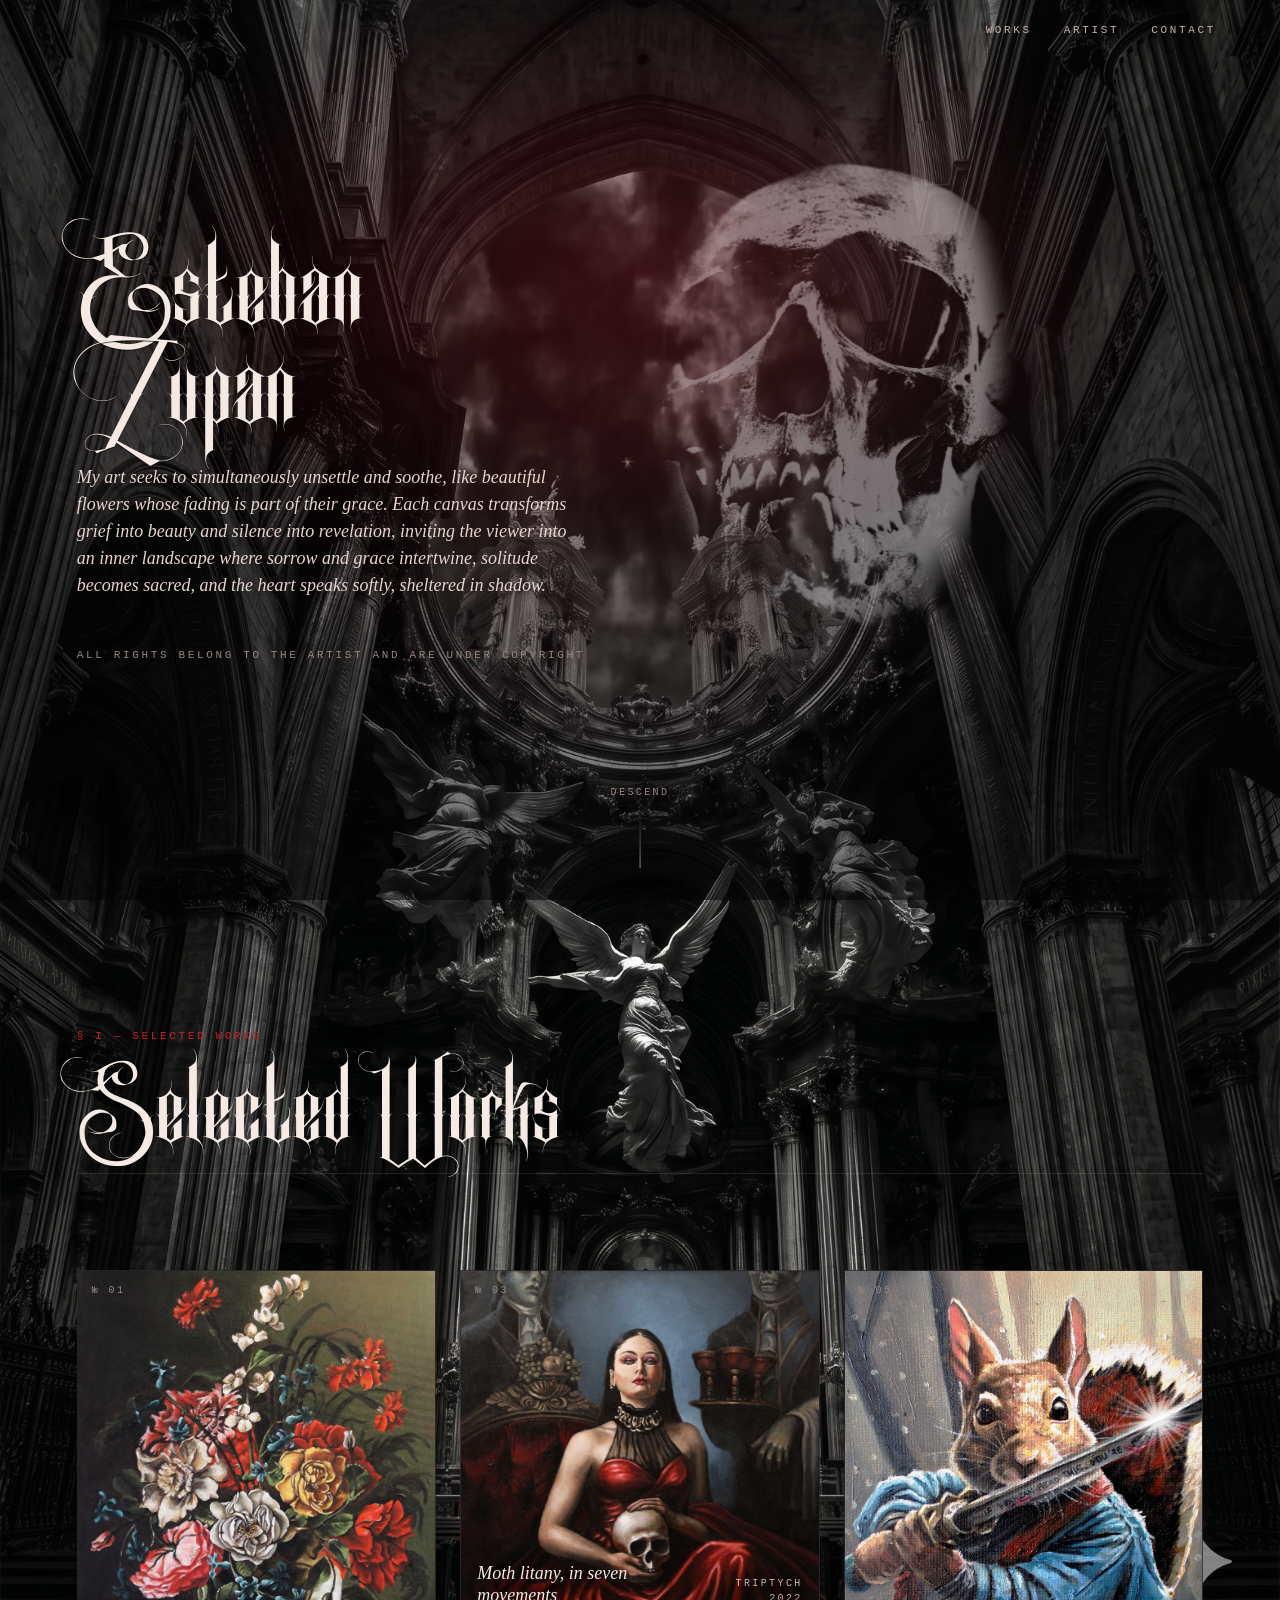
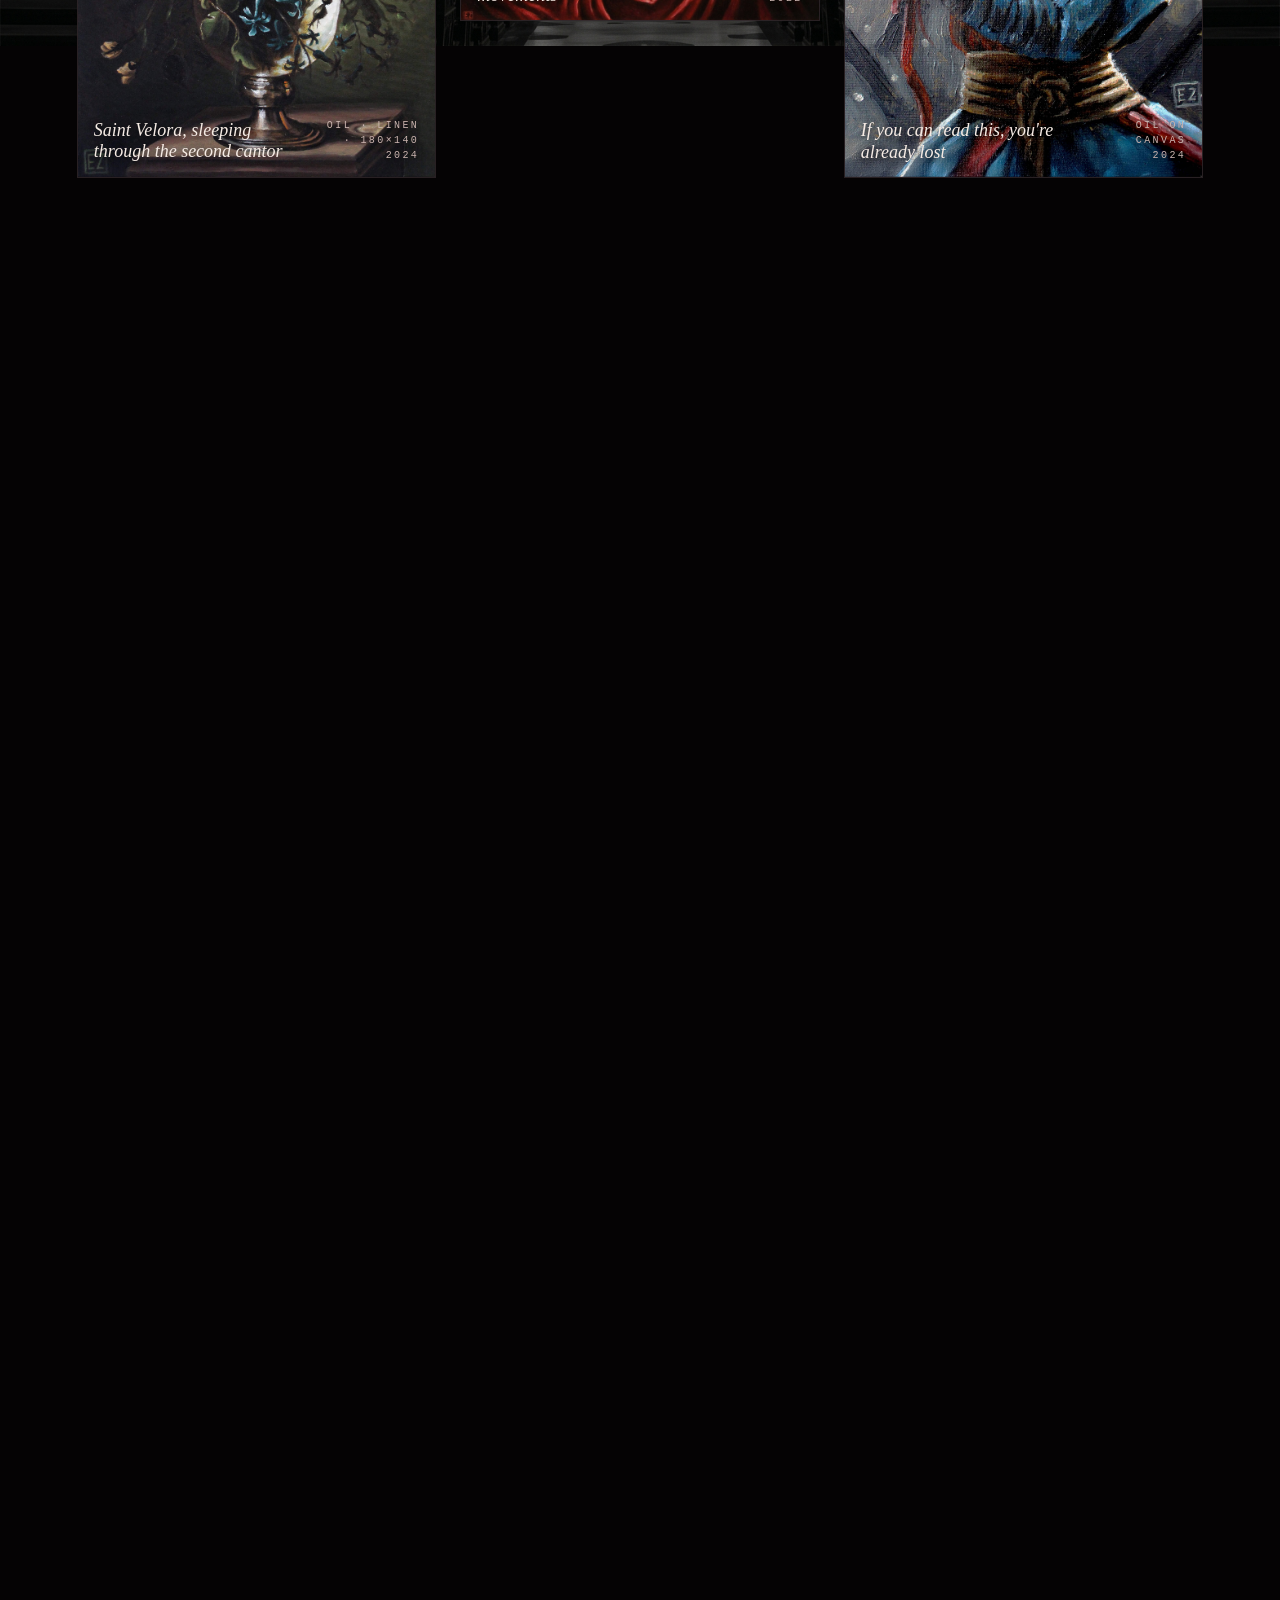
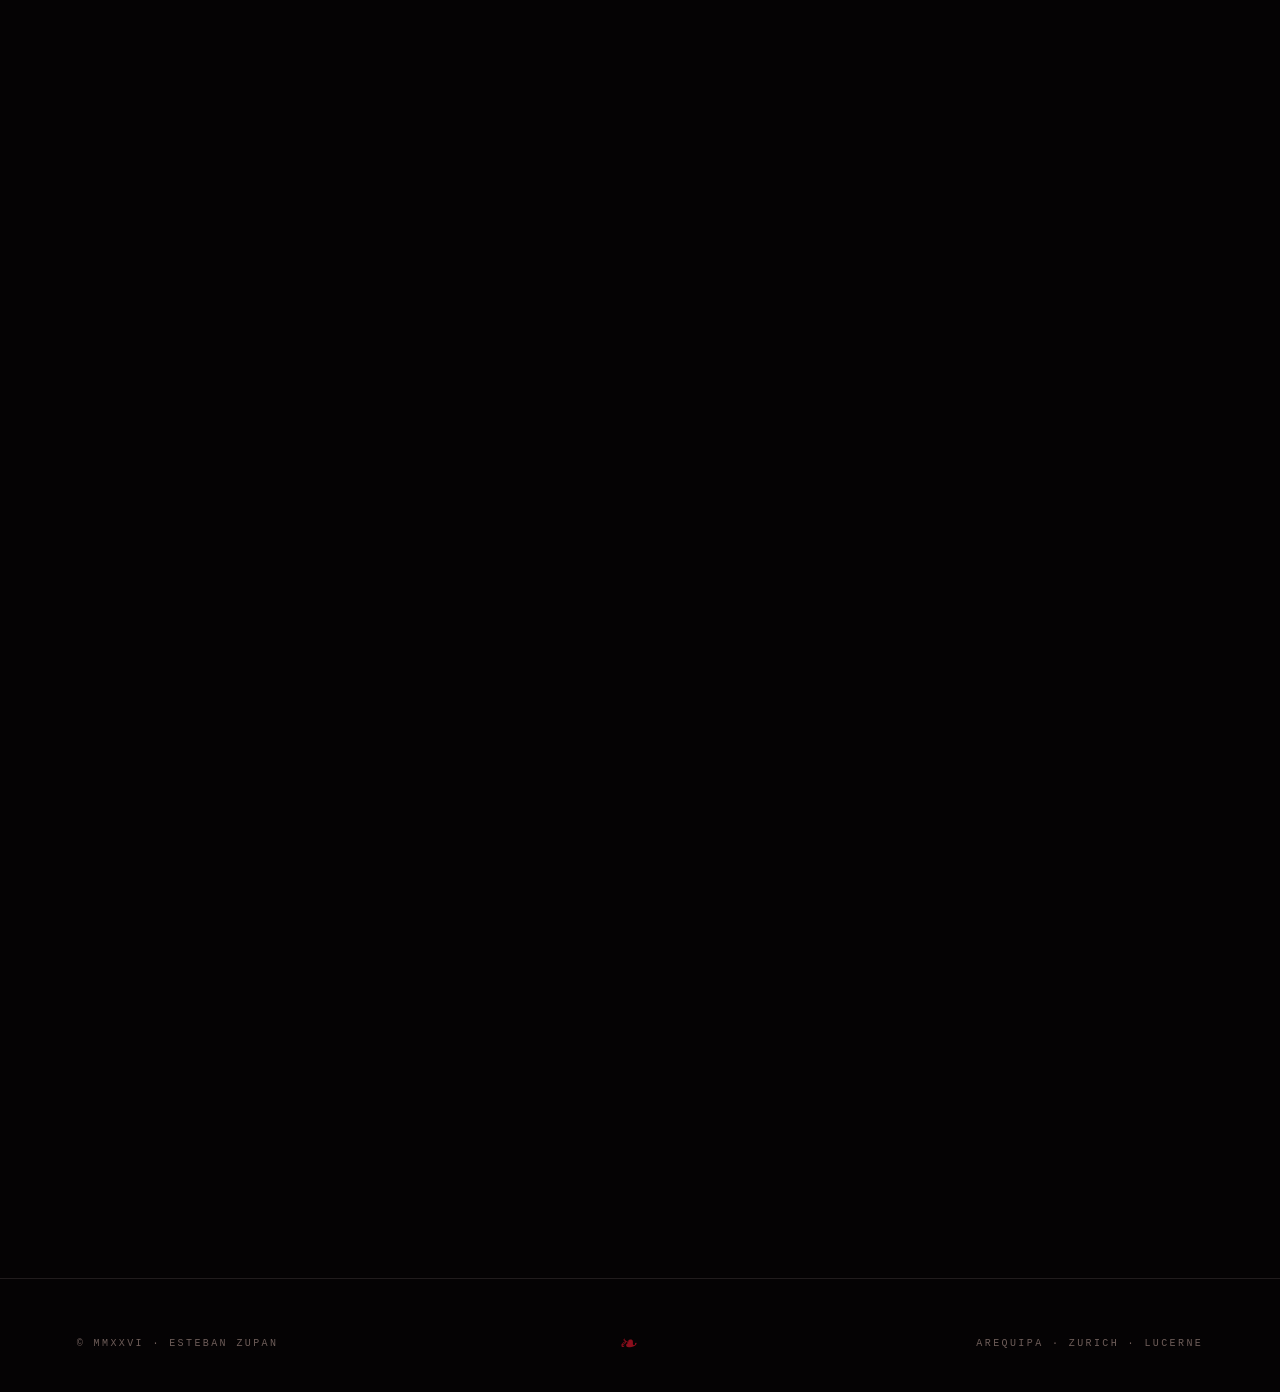
==== commit c2734aec: "Fix mobile background: fixed div covers full screen during scroll Uses a position:fixed div instead " ====
--- a/index.html
+++ b/index.html
@@ -21,6 +21,22 @@
     background-size: cover;
     background-position: center var(--bgPos, 35%);
   }
+  /* Mobile background — fixed div replaces background-attachment:fixed (iOS buggy) */
+  .mobile-bg { display: none; }
+  @media (max-width: 900px) {
+    .mobile-bg {
+      display: block;
+      position: fixed;
+      inset: 0;
+      z-index: 0;
+      background-image: url('assets/gothicbackground.png');
+      background-size: cover;
+      background-position: center center;
+      background-repeat: no-repeat;
+    }
+    body { background-image: none; }
+  }
+
   /* Veil sits over the body bg — fixed to viewport so it tracks scroll */
   .veil {
     position: fixed;
@@ -766,12 +782,6 @@
   }
 
   @media (max-width: 640px) {
-    body {
-      background-attachment: scroll;
-      background-position: center center;
-      background-size: auto 100vh;
-    }
-
     section {
       padding: var(--space-8) clamp(18px, 5vw, 28px);
     }
@@ -970,6 +980,7 @@
 <body>
 
 <!-- Fixed background layers -->
+<div class="mobile-bg" aria-hidden="true"></div>
 <div class="veil"></div>
 <div class="parallax-stage" aria-hidden="true">
   <div class="skull-layer">
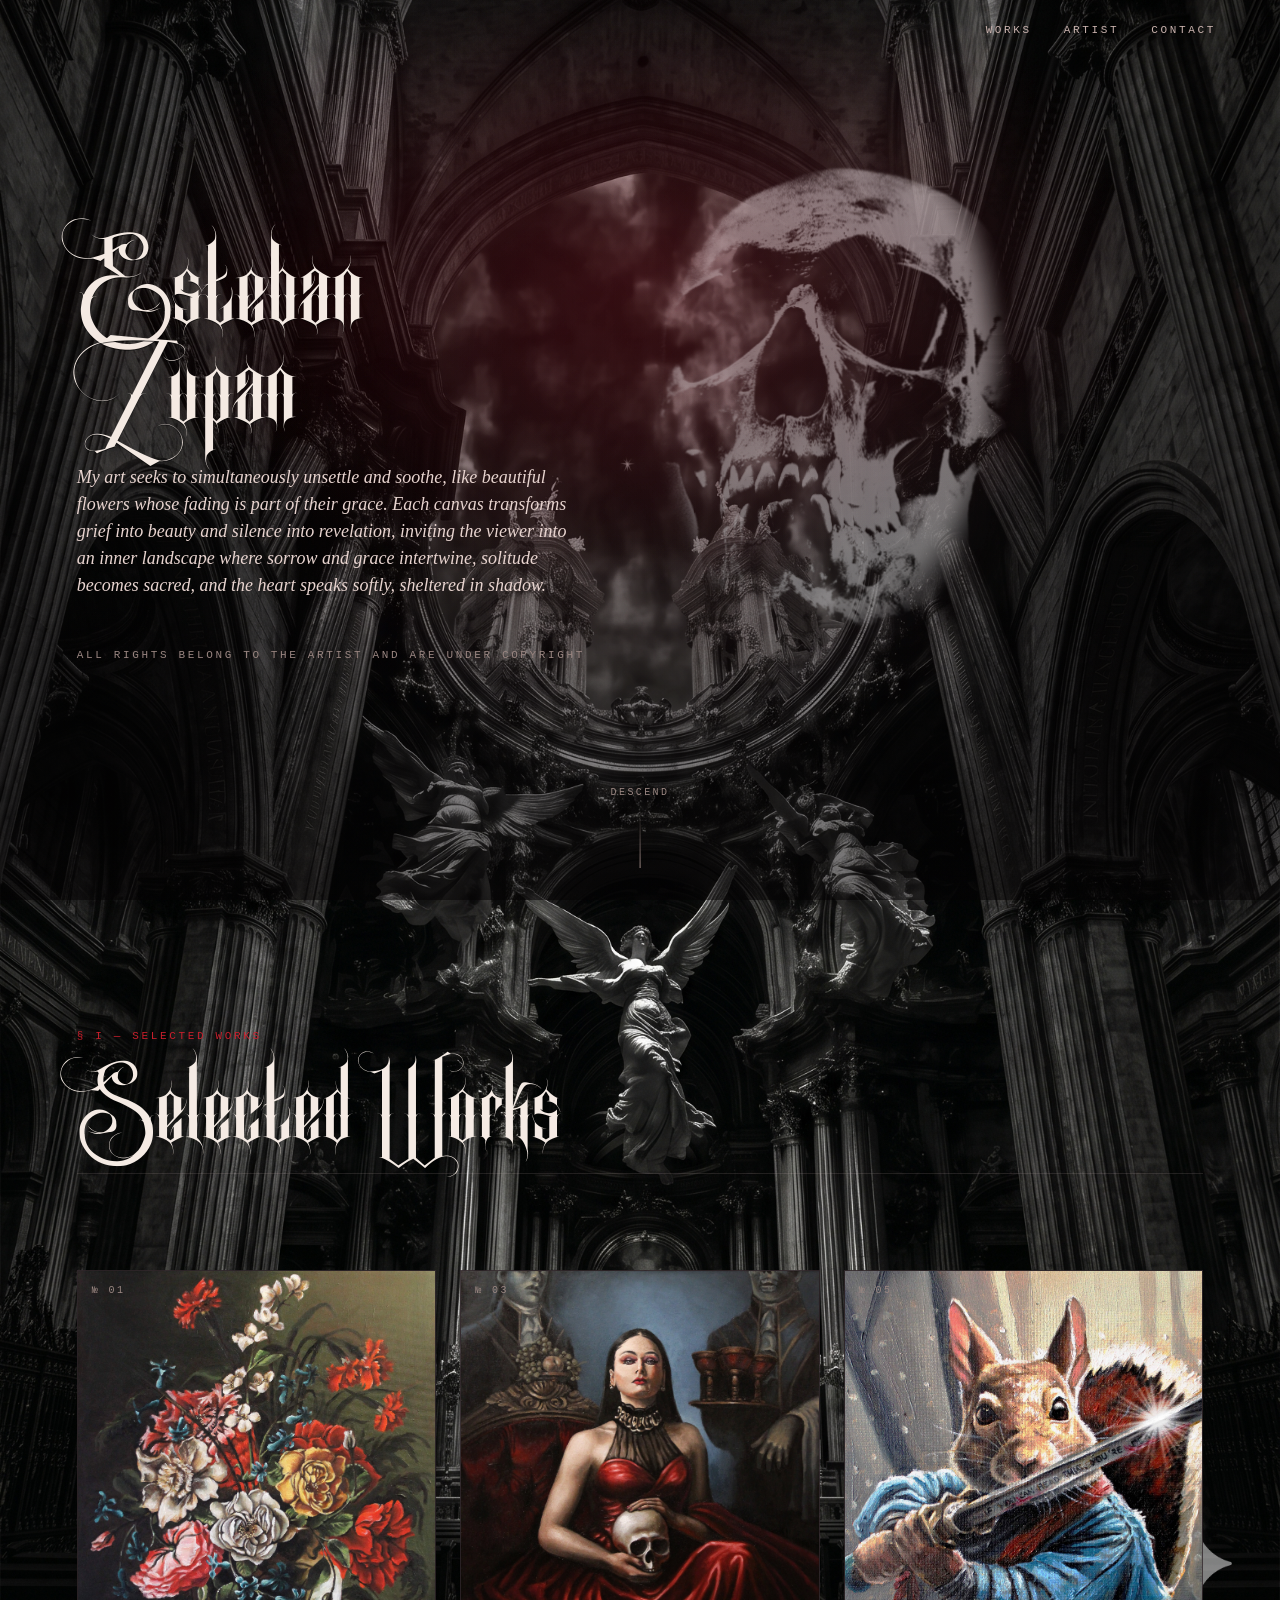
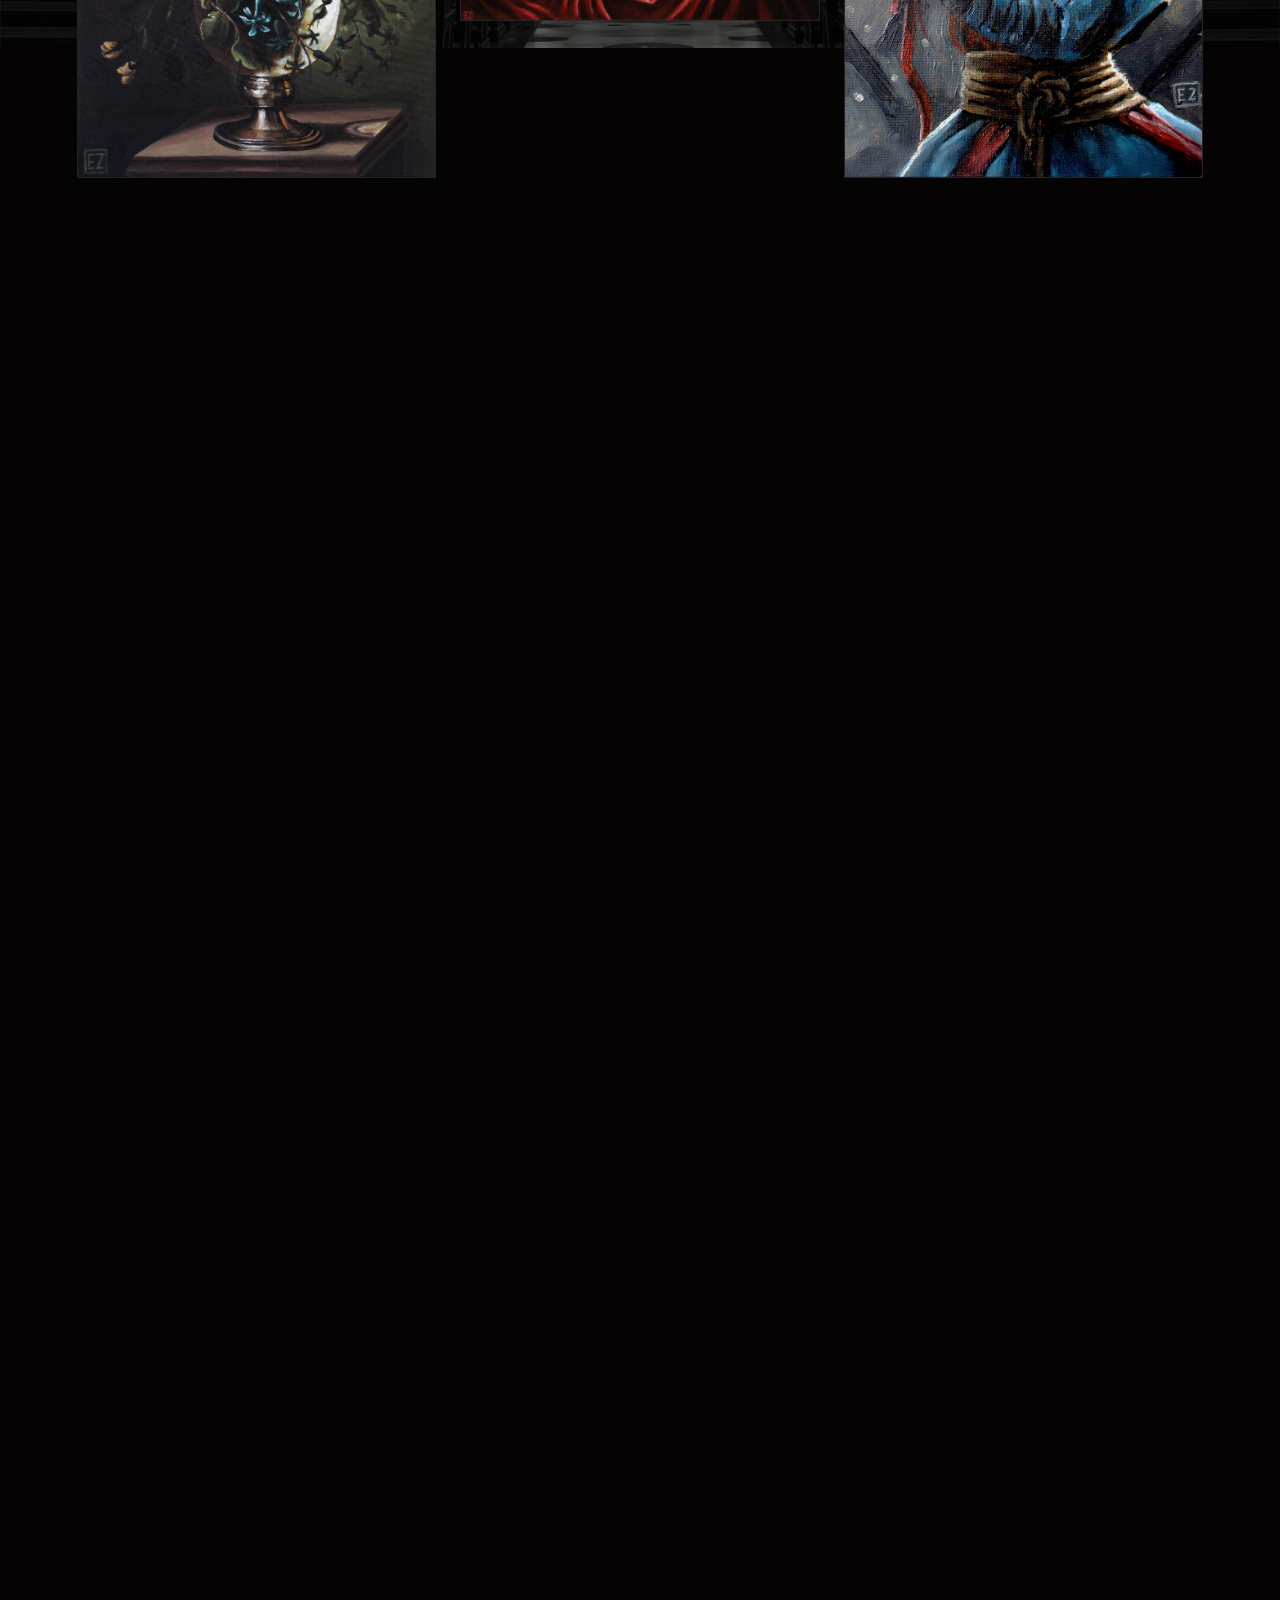
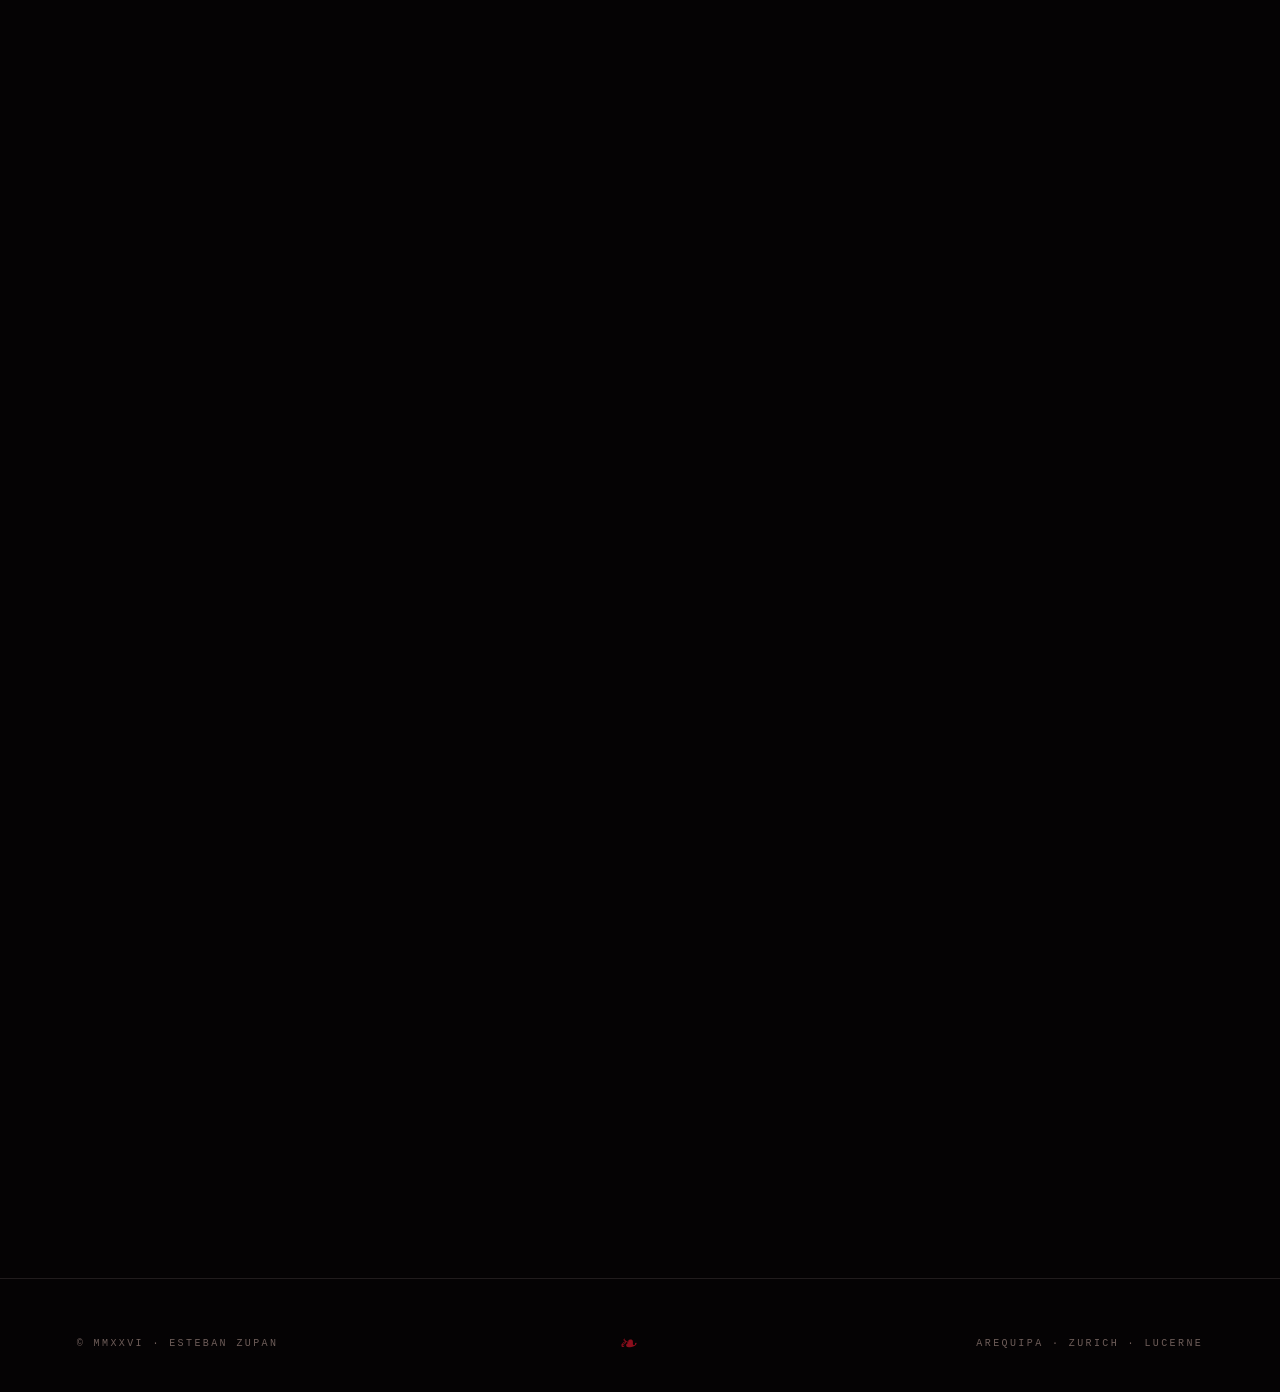
==== commit 0b373322: "Remove painting captions, fix scroll lock, change menu font - Remove all caption divs from works (ti" ====
--- a/index.html
+++ b/index.html
@@ -753,14 +753,15 @@
       pointer-events: auto;
     }
     nav.menu a {
-      font-family: var(--font-display);
-      font-size: clamp(40px, 12vw, 60px);
-      letter-spacing: 0.02em;
+      font-family: var(--font-inscription);
+      font-size: clamp(32px, 10vw, 52px);
+      letter-spacing: 0.18em;
       text-transform: uppercase;
       color: var(--bone-100);
       border: 0;
       padding: 4px 0;
       line-height: 1;
+      font-weight: 400;
     }
     nav.menu a:hover { color: var(--blood-400); }
     nav.menu a::after { display: none; }
@@ -1047,10 +1048,6 @@
           <image-slot id="work-1" shape="rect" src="assets/Flowers_A3.jpg" placeholder="Drop artwork"></image-slot>
         </div>
         <span class="corner">№ 01</span>
-        <div class="caption">
-          <span class="title">Saint Velora, sleeping through the second cantor</span>
-          <span class="meta">Oil · linen · 180×140<br>2024</span>
-        </div>
       </article>
 
       <article class="work b reveal" style="aspect-ratio: 3508 / 4961;">
@@ -1058,10 +1055,6 @@
           <image-slot id="work-2" shape="rect" src="assets/CatLady_A3.jpg" placeholder="Drop artwork"></image-slot>
         </div>
         <span class="corner">№ 02</span>
-        <div class="caption">
-          <span class="title" data-tweak="work2Title">When silence talks</span>
-          <span class="meta" data-tweak="work2Meta">Oil on canvas<br>80x120cm</span>
-        </div>
       </article>
 
       <article class="work c reveal" style="aspect-ratio: 3393 / 3321;">
@@ -1069,10 +1062,6 @@
           <image-slot id="work-3" shape="rect" src="assets/Final_photo.jpg" placeholder="Drop artwork"></image-slot>
         </div>
         <span class="corner">№ 03</span>
-        <div class="caption">
-          <span class="title">Moth litany, in seven movements</span>
-          <span class="meta">Triptych<br>2022</span>
-        </div>
       </article>
 
       <article class="work d reveal" style="aspect-ratio: 2480 / 3508;">
@@ -1080,10 +1069,6 @@
           <image-slot id="work-4" shape="rect" src="assets/Leopard_Print.jpg" placeholder="Drop artwork"></image-slot>
         </div>
         <span class="corner">№ 04</span>
-        <div class="caption">
-          <span class="title">The leopard's afternoon</span>
-          <span class="meta">Oil on canvas<br>2025</span>
-        </div>
       </article>
 
       <article class="work e reveal" style="aspect-ratio: 2480 / 3508;">
@@ -1091,10 +1076,6 @@
           <image-slot id="work-5" shape="rect" src="assets/Squirrel_A3.jpg" placeholder="Drop artwork"></image-slot>
         </div>
         <span class="corner">№ 05</span>
-        <div class="caption">
-          <span class="title">If you can read this, you're already lost</span>
-          <span class="meta">Oil on canvas<br>2024</span>
-        </div>
       </article>
 
       <article class="work f reveal" style="aspect-ratio: 3508 / 2480;">
@@ -1102,10 +1083,6 @@
           <image-slot id="work-6" shape="rect" src="assets/Yshtola_A3.jpg" placeholder="Drop artwork"></image-slot>
         </div>
         <span class="corner">№ 06</span>
-        <div class="caption">
-          <span class="title">Y'shtola, after the aether broke</span>
-          <span class="meta">Oil on canvas<br>2023</span>
-        </div>
       </article>
 
       <article class="work g reveal" style="aspect-ratio: 3508 / 4961;">
@@ -1113,10 +1090,6 @@
           <image-slot id="work-7" shape="rect" src="assets/Cat_print.jpg" placeholder="Drop artwork"></image-slot>
         </div>
         <span class="corner">№ 07</span>
-        <div class="caption">
-          <span class="title">Familiar, sitting still in the draft</span>
-          <span class="meta">Oil on canvas<br>2024</span>
-        </div>
       </article>
     </div>
   </section>
@@ -1369,17 +1342,25 @@
     const menu   = document.getElementById('nav-menu');
     if (!toggle || !menu) return;
 
+    let savedScroll = 0;
+
     function open() {
+      savedScroll = window.scrollY;
+      document.body.style.position = 'fixed';
+      document.body.style.top = `-${savedScroll}px`;
+      document.body.style.width = '100%';
       menu.classList.add('open');
       toggle.setAttribute('aria-expanded', 'true');
       menu.setAttribute('aria-hidden', 'false');
-      document.body.style.overflow = 'hidden';
     }
     function close() {
+      document.body.style.position = '';
+      document.body.style.top = '';
+      document.body.style.width = '';
+      window.scrollTo(0, savedScroll);
       menu.classList.remove('open');
       toggle.setAttribute('aria-expanded', 'false');
       menu.setAttribute('aria-hidden', 'true');
-      document.body.style.overflow = '';
     }
 
     toggle.addEventListener('click', () =>
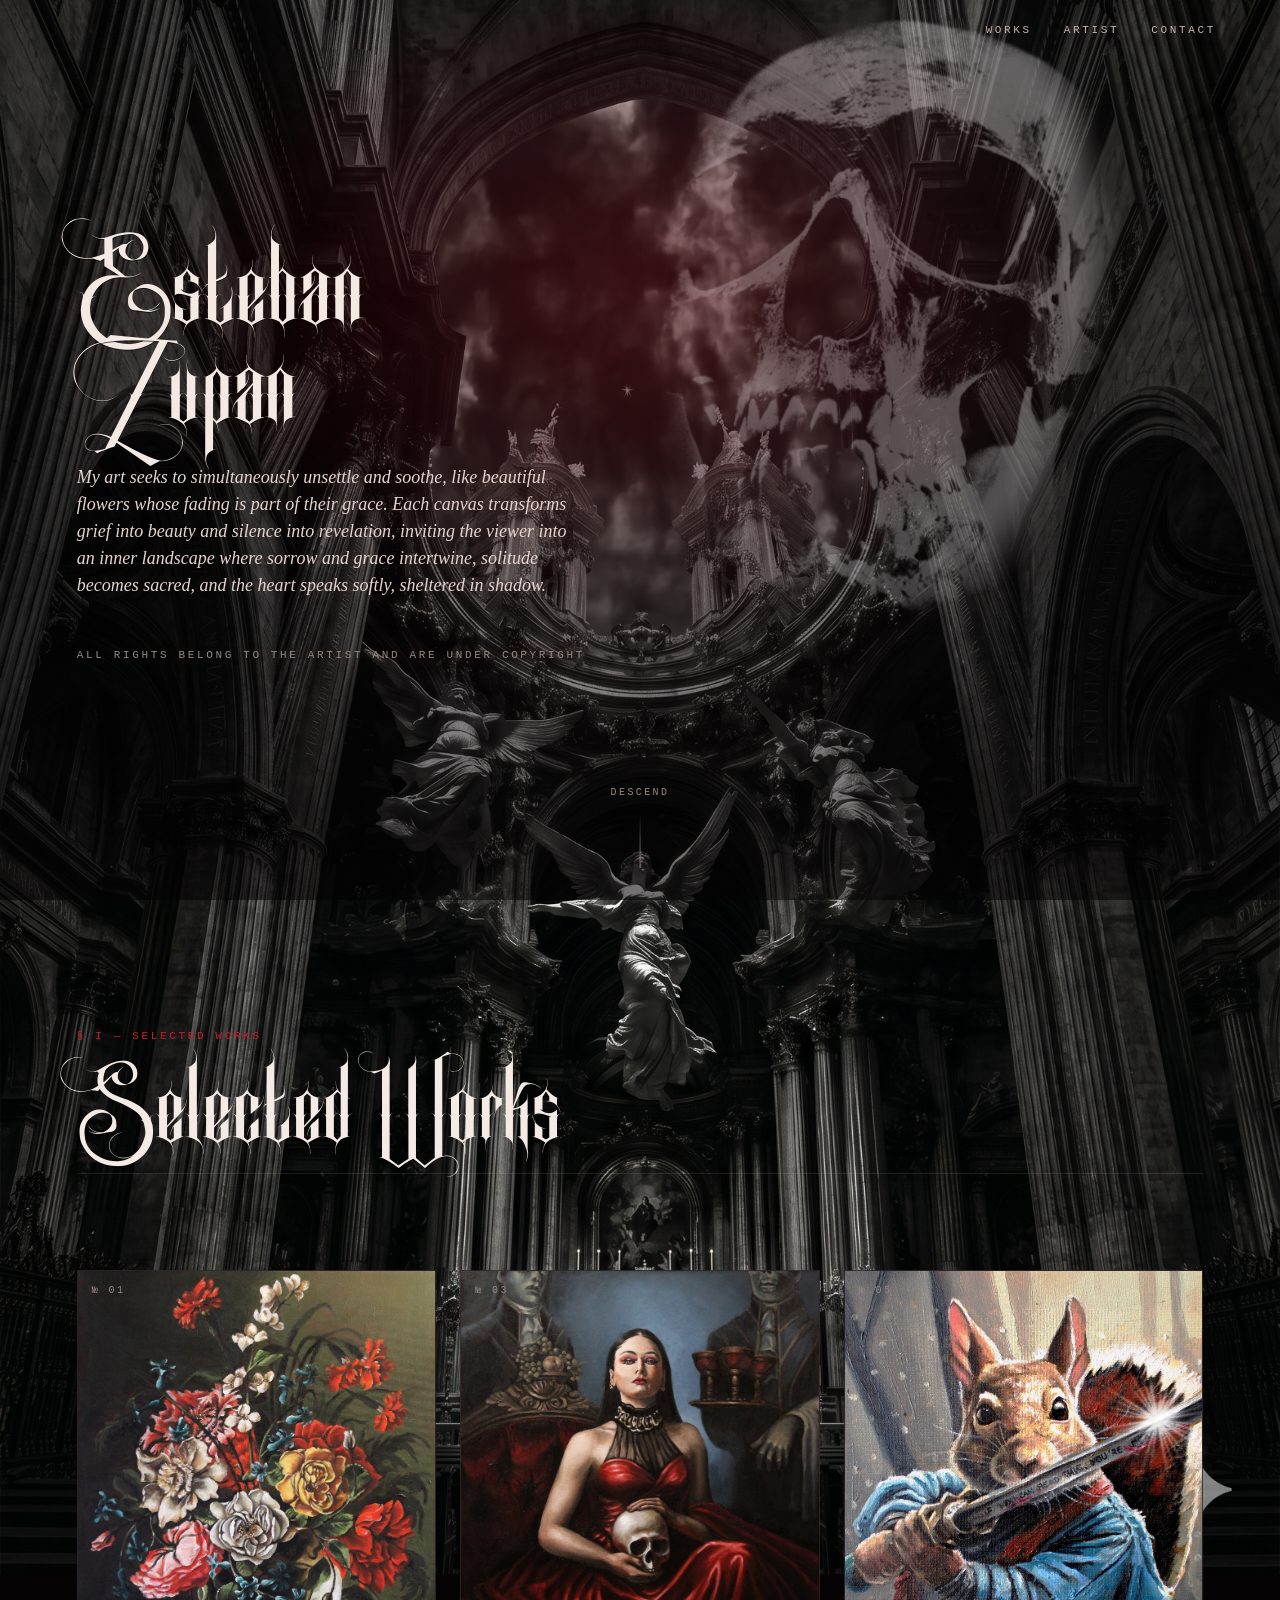
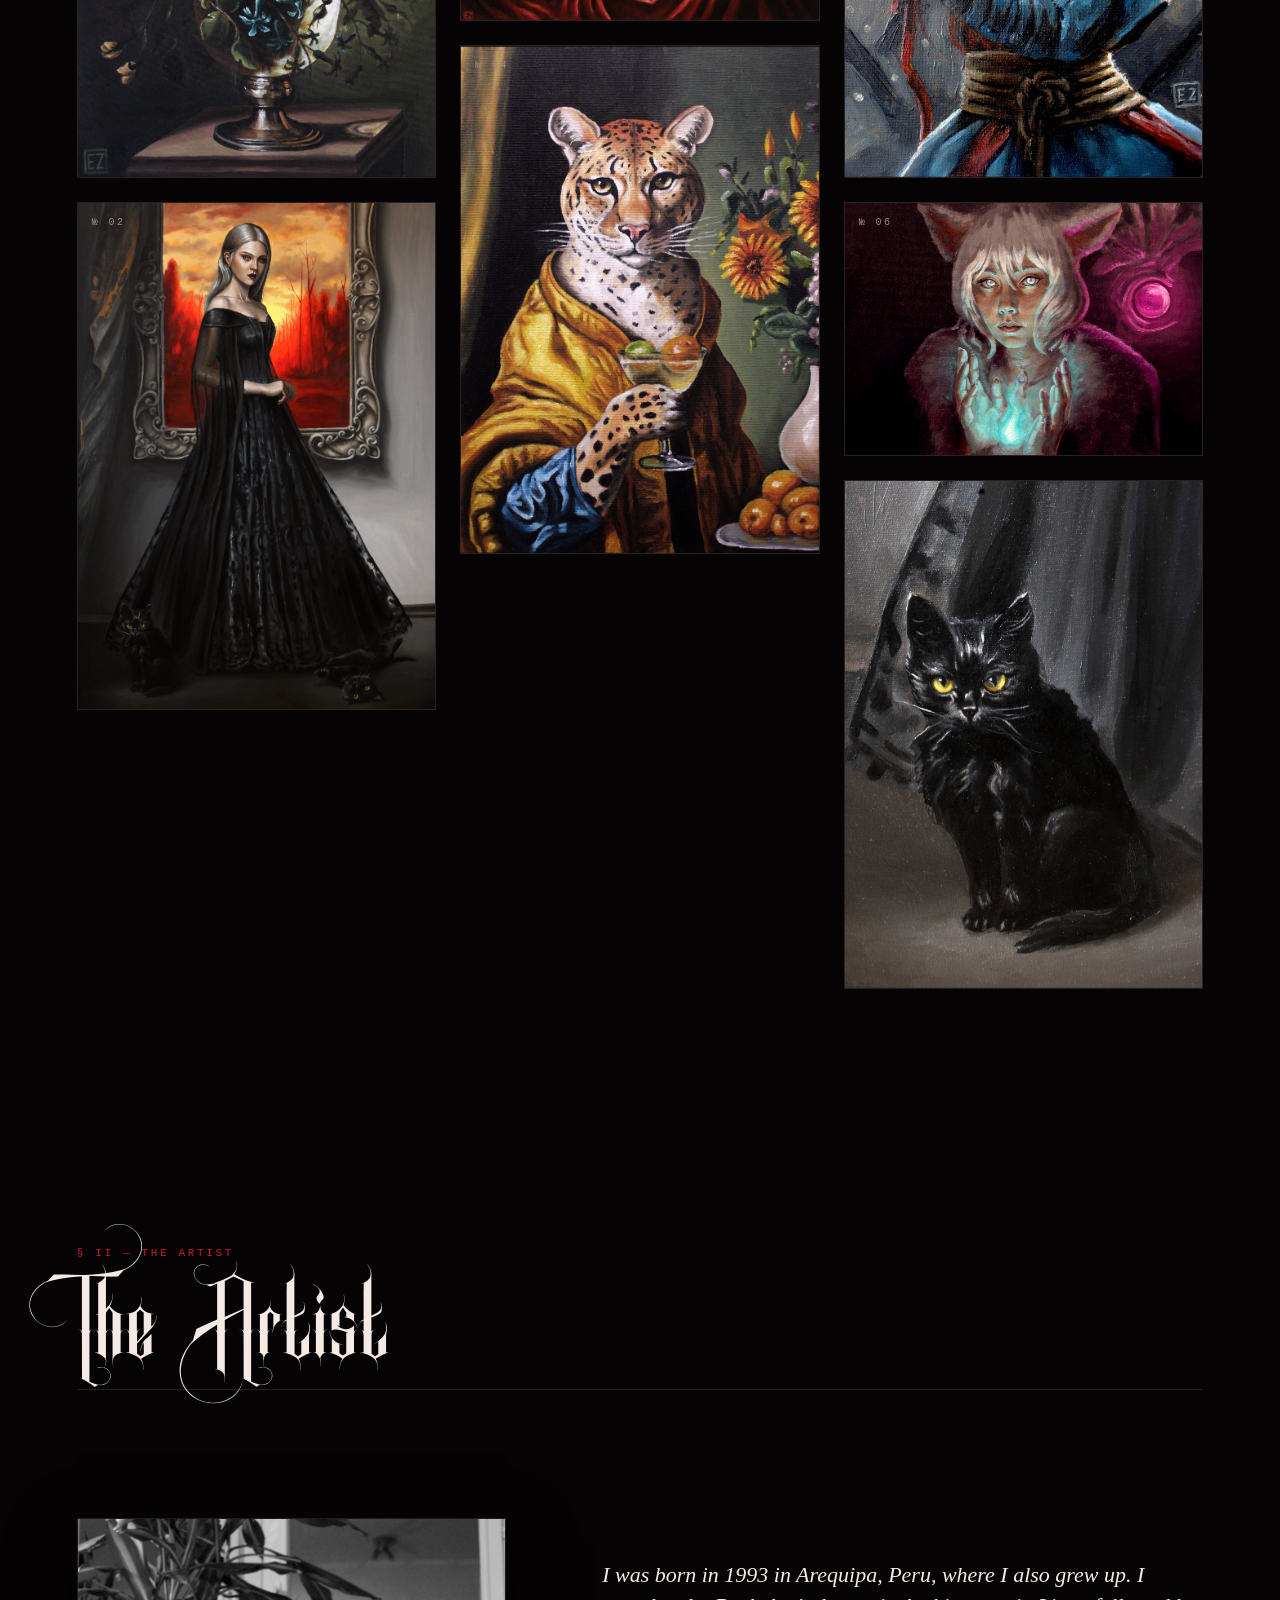
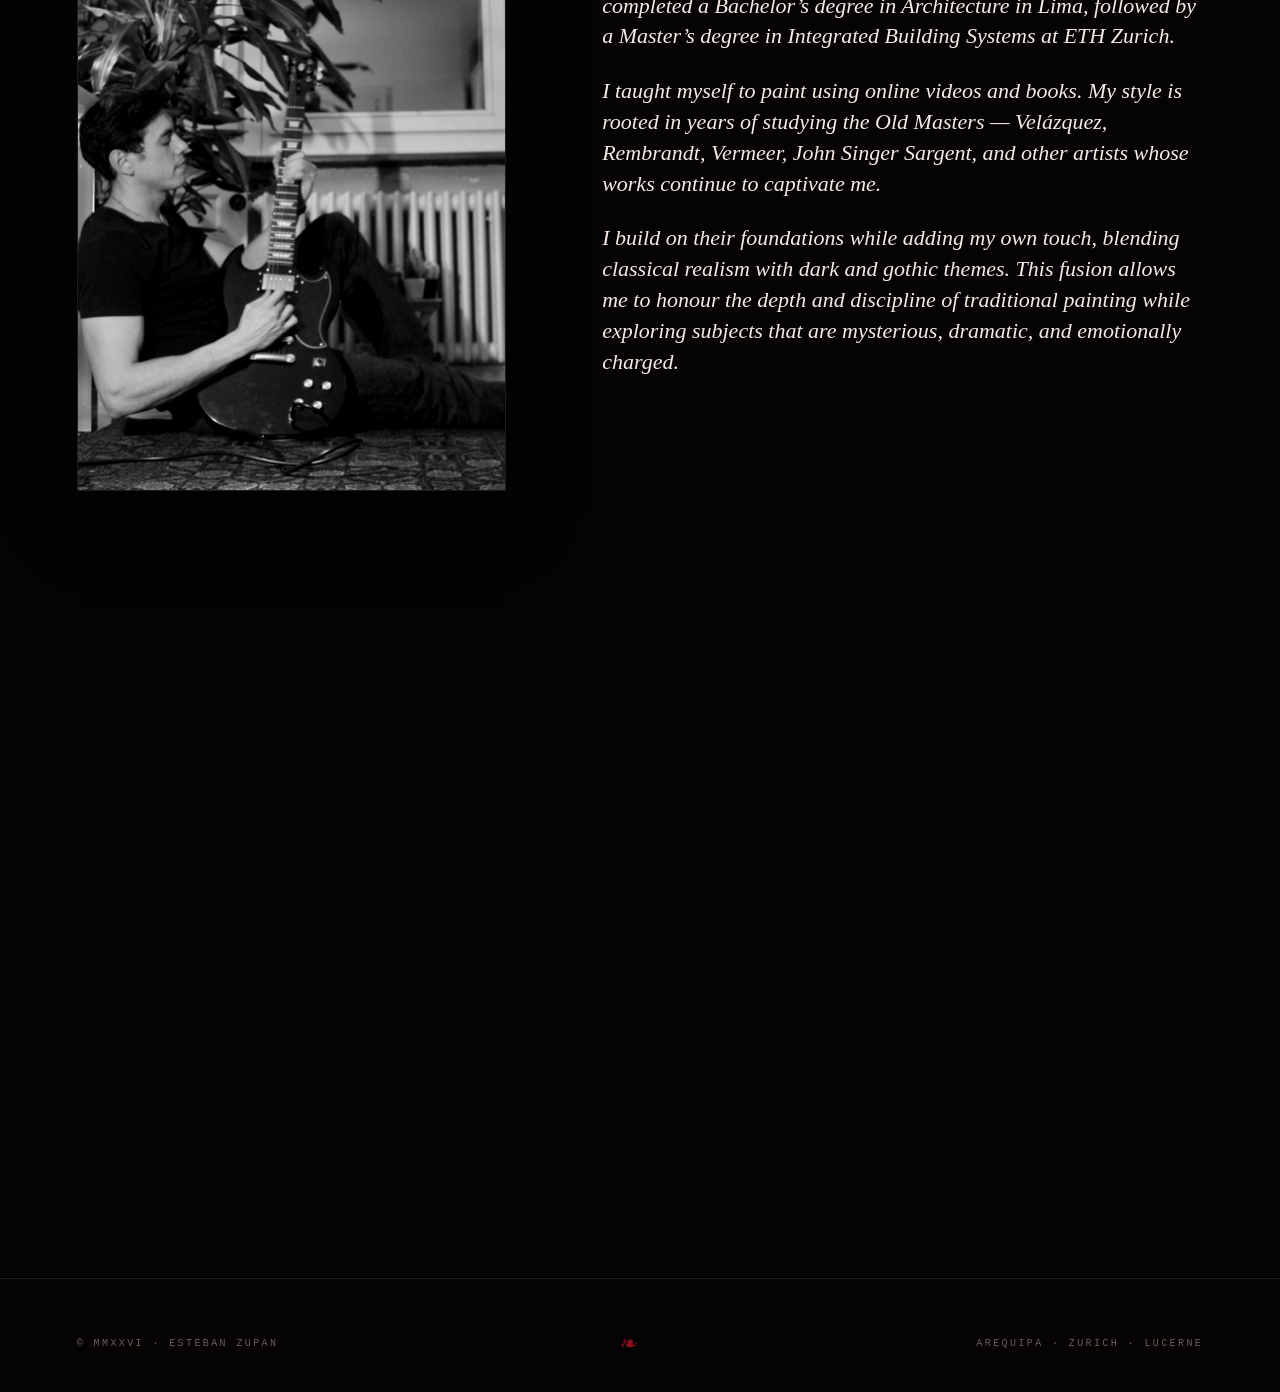
==== commit a7bfd2d3: "Remove lightning storm effects Co-Authored-By: Claude Sonnet 4.6 <noreply@anthropic.com>" ====
--- a/index.html
+++ b/index.html
@@ -122,52 +122,6 @@
     background-size: 240px 240px;
   }
 
-  /* =========================================================
-     LIGHTNING STORM — triggered while scrolling
-     ========================================================= */
-  .storm {
-    position: fixed;
-    inset: 0;
-    z-index: 55;
-    pointer-events: none;
-    overflow: hidden;
-  }
-  .storm .flash {
-    position: absolute;
-    inset: 0;
-    background: white;
-    opacity: 0;
-    mix-blend-mode: screen;
-    transition: opacity 80ms linear;
-  }
-  .storm .flash.dim { background: rgba(220, 230, 255, 0.6); }
-  .storm svg.bolt {
-    position: absolute;
-    top: -4vh;
-    width: auto;
-    height: 80vh;
-    opacity: 0;
-    filter:
-      drop-shadow(0 0 12px rgba(255,255,255,0.95))
-      drop-shadow(0 0 48px rgba(190, 210, 255, 0.75))
-      drop-shadow(0 0 120px rgba(140, 170, 255, 0.4));
-    transform-origin: top center;
-    will-change: opacity, transform;
-  }
-  @keyframes boltStrike {
-    0%   { opacity: 0; transform: scaleY(0.1) translateY(-10px); }
-    8%   { opacity: 1; transform: scaleY(1) translateY(0); }
-    14%  { opacity: 0.2; }
-    22%  { opacity: 1; }
-    100% { opacity: 0; transform: scaleY(1) translateY(0); }
-  }
-  @keyframes flashPulse {
-    0%   { opacity: 0; }
-    8%   { opacity: var(--peak, 0.85); }
-    20%  { opacity: 0.1; }
-    32%  { opacity: var(--peak, 0.85); }
-    100% { opacity: 0; }
-  }
 
   /* OLD: removed — skull is now inside .parallax-stage as sticky */
   /* soft halo behind the skull */
@@ -991,9 +945,6 @@
   </div>
 </div>
 <div class="grain"></div>
-<div class="storm" aria-hidden="true">
-  <div class="flash" id="storm-flash"></div>
-</div>
 
 <!-- Top bar -->
 <header class="topbar" id="topbar">
@@ -1370,146 +1321,6 @@
     document.addEventListener('keydown', e => { if (e.key === 'Escape') close(); });
   })();
 
-  // ============================================
-  // LIGHTNING STORM — strikes while scrolling
-  // ============================================
-  (function lightningStorm() {
-    const storm = document.querySelector('.storm');
-    const flash = document.getElementById('storm-flash');
-    if (!storm || !flash) return;
-
-    // Lightning bolt path generator — jagged vertical line with branches
-    function boltPath(width, height) {
-      const segments = 14 + Math.floor(Math.random() * 6);
-      const stepY = height / segments;
-      let x = width / 2;
-      let d = `M ${x.toFixed(1)} 0`;
-      const branches = [];
-      for (let i = 1; i <= segments; i++) {
-        const y = stepY * i;
-        x += (Math.random() - 0.5) * (width * 0.55);
-        x = Math.max(width * 0.05, Math.min(width * 0.95, x));
-        d += ` L ${x.toFixed(1)} ${y.toFixed(1)}`;
-        // 20% chance of a branch
-        if (Math.random() < 0.22 && i > 2 && i < segments - 1) {
-          let bx = x, by = y;
-          let bd = `M ${bx.toFixed(1)} ${by.toFixed(1)}`;
-          const bLen = 3 + Math.floor(Math.random() * 4);
-          const dir = Math.random() < 0.5 ? -1 : 1;
-          for (let j = 0; j < bLen; j++) {
-            bx += dir * (Math.random() * width * 0.18);
-            by += stepY * (0.5 + Math.random() * 0.6);
-            bd += ` L ${bx.toFixed(1)} ${by.toFixed(1)}`;
-          }
-          branches.push(bd);
-        }
-      }
-      return { main: d, branches };
-    }
-
-    // Storm only plays while the user is still in the hero. Once #works
-    // crosses the top of the viewport, the storm is silenced.
-    function stormActive() {
-      const works = document.getElementById('works');
-      if (!works) return true;
-      return works.getBoundingClientRect().top > window.innerHeight * 0.4;
-    }
-
-    function strike() {
-      if (!stormActive()) return;
-      const vw = window.innerWidth;
-      const w = Math.min(vw * 0.45, 520);
-      const h = window.innerHeight * 0.9;
-      const { main, branches } = boltPath(w, h);
-
-      const svg = document.createElementNS('http://www.w3.org/2000/svg', 'svg');
-      svg.setAttribute('class', 'bolt');
-      svg.setAttribute('viewBox', `0 0 ${w} ${h}`);
-      svg.style.width  = w + 'px';
-      svg.style.height = h + 'px';
-      // Random horizontal position
-      const left = (Math.random() * 0.85 + 0.075) * vw - w / 2;
-      svg.style.left = left + 'px';
-      // Random slight tilt
-      svg.style.transform = `rotate(${(Math.random() - 0.5) * 14}deg)`;
-
-      const stroke = (d, sw, op) => {
-        const p = document.createElementNS('http://www.w3.org/2000/svg', 'path');
-        p.setAttribute('d', d);
-        p.setAttribute('fill', 'none');
-        p.setAttribute('stroke', 'white');
-        p.setAttribute('stroke-width', sw);
-        p.setAttribute('stroke-linecap', 'round');
-        p.setAttribute('stroke-linejoin', 'round');
-        p.setAttribute('opacity', op);
-        return p;
-      };
-      // glow halo + crisp core
-      svg.appendChild(stroke(main, 8, 0.35));
-      svg.appendChild(stroke(main, 2.4, 1));
-      branches.forEach(b => {
-        svg.appendChild(stroke(b, 4, 0.25));
-        svg.appendChild(stroke(b, 1.2, 0.9));
-      });
-
-      const dur = 380 + Math.random() * 320; // 380–700ms
-      svg.style.animation = `boltStrike ${dur}ms cubic-bezier(.2,.7,.2,1) forwards`;
-      storm.appendChild(svg);
-
-      // synchronized flash
-      const peak = 0.55 + Math.random() * 0.35;
-      flash.style.setProperty('--peak', peak.toFixed(2));
-      flash.style.animation = 'none';
-      // force reflow
-      void flash.offsetWidth;
-      flash.style.animation = `flashPulse ${dur}ms cubic-bezier(.2,.7,.2,1) forwards`;
-
-      // cleanup
-      setTimeout(() => svg.remove(), dur + 60);
-
-      // occasional secondary strike (double flash)
-      if (Math.random() < 0.35) {
-        setTimeout(strike, 80 + Math.random() * 180);
-      }
-    }
-
-    // Drive strikes off scroll activity. The longer + faster the user scrolls,
-    // the higher the strike probability per scroll burst.
-    let lastY = window.scrollY;
-    let activity = 0;
-    let scrollEndT = null;
-    let lastStrike = 0;
-
-    function onScroll() {
-      if (!stormActive()) { activity = 0; return; }
-      const y = window.scrollY;
-      const dy = Math.abs(y - lastY);
-      lastY = y;
-      activity = Math.min(60, activity * 0.85 + dy);
-
-      const now = performance.now();
-      // Cool-down so we don't spam; probability scales with activity.
-      const cooldown = 380;
-      if (now - lastStrike > cooldown) {
-        const p = Math.min(0.5, activity / 220);
-        if (Math.random() < p) {
-          lastStrike = now;
-          strike();
-        }
-      }
-
-      clearTimeout(scrollEndT);
-      scrollEndT = setTimeout(() => { activity = 0; }, 220);
-    }
-    window.addEventListener('scroll', onScroll, { passive: true });
-
-    // Occasional ambient strike, even when not scrolling (rare).
-    setInterval(() => {
-      if (document.hidden) return;
-      if (!stormActive()) return;
-      if (Math.random() < 0.06) strike();
-    }, 4200);
-  })();
   const io = new IntersectionObserver((entries) => {
     entries.forEach(e => {
       if (e.isIntersecting) {
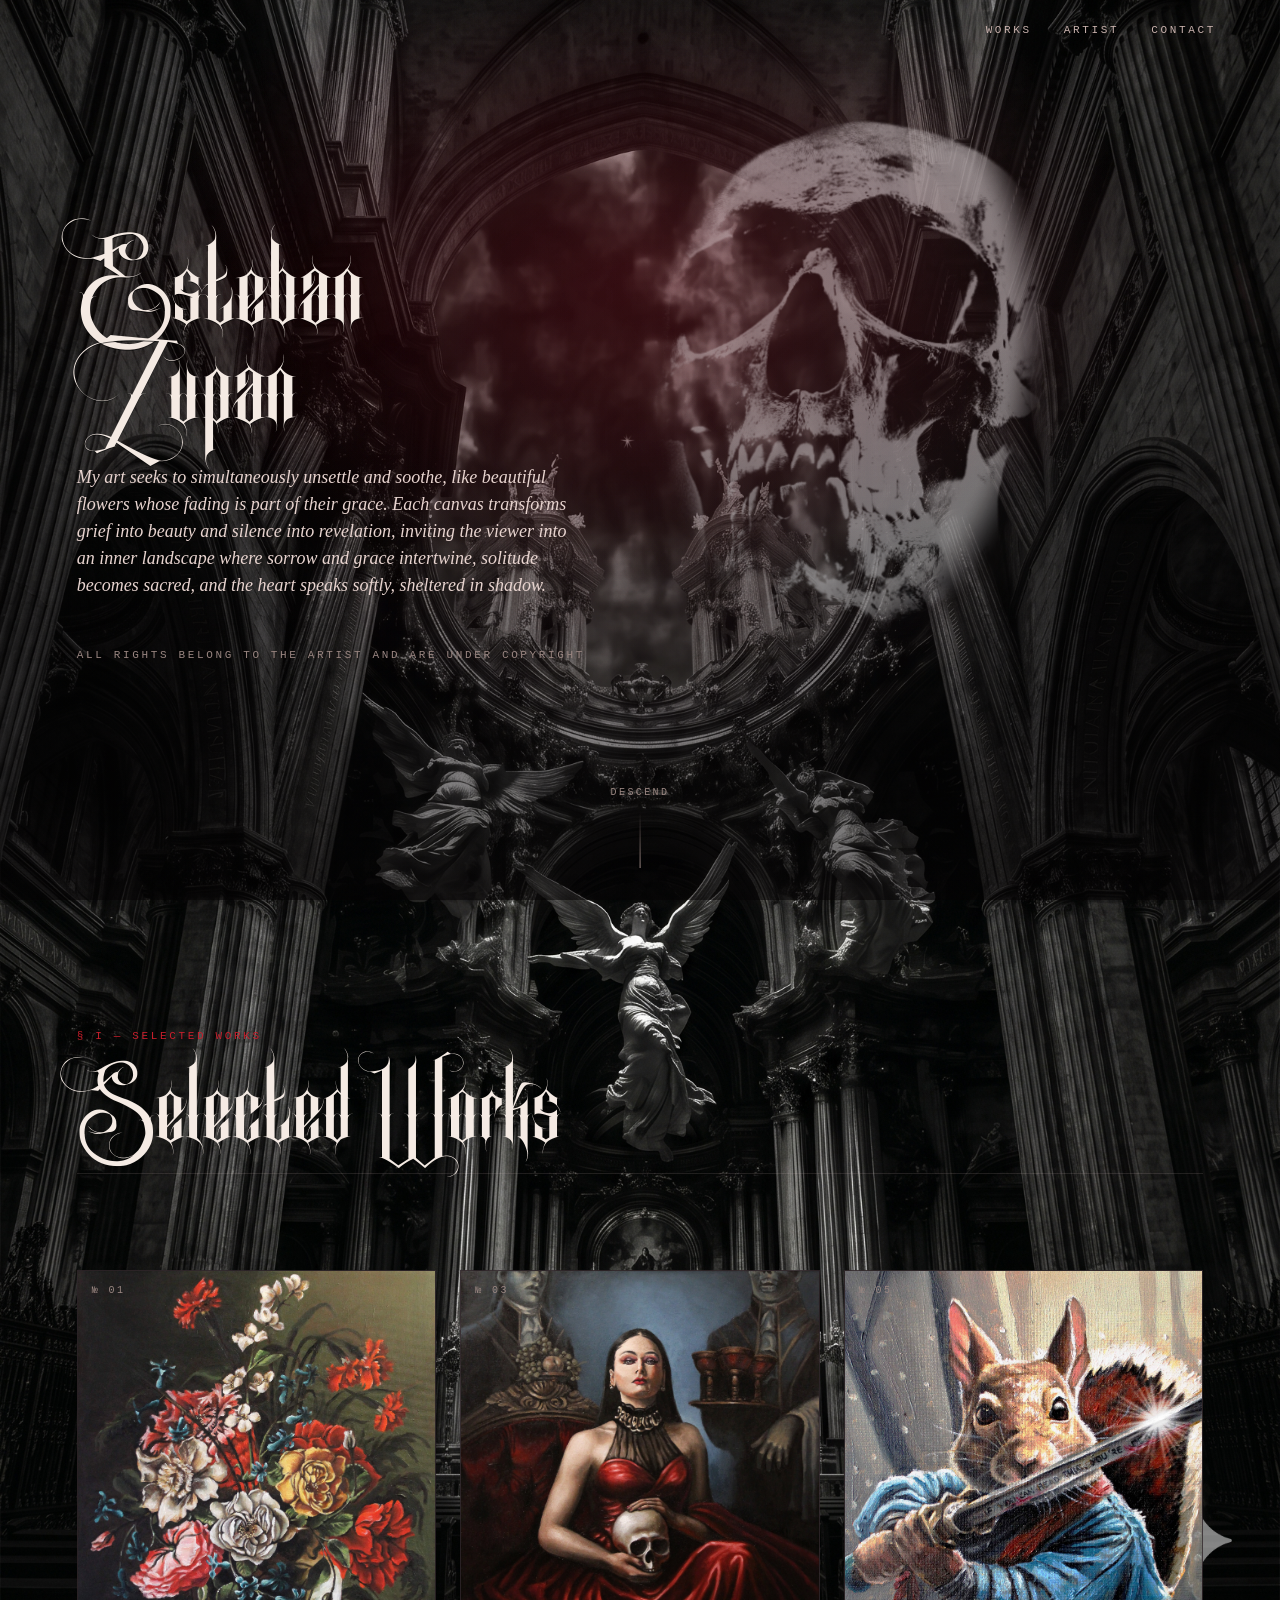
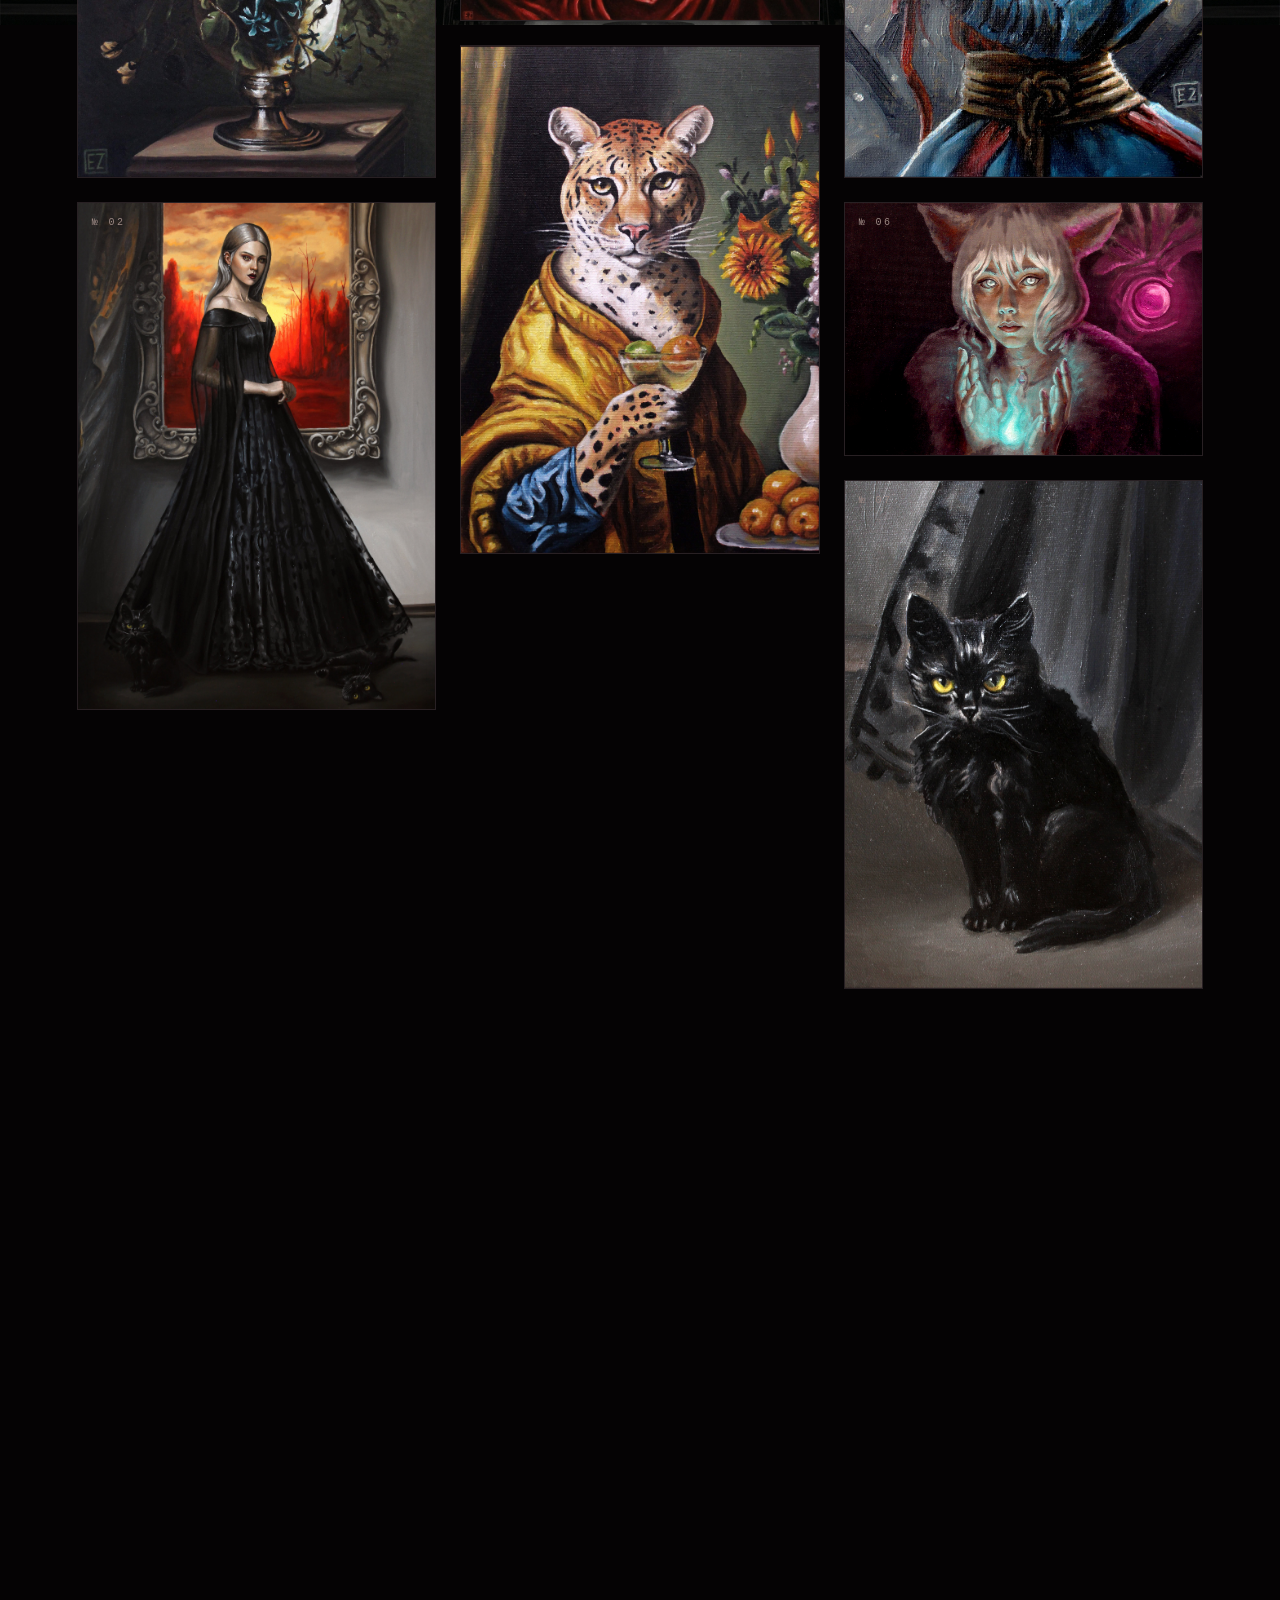
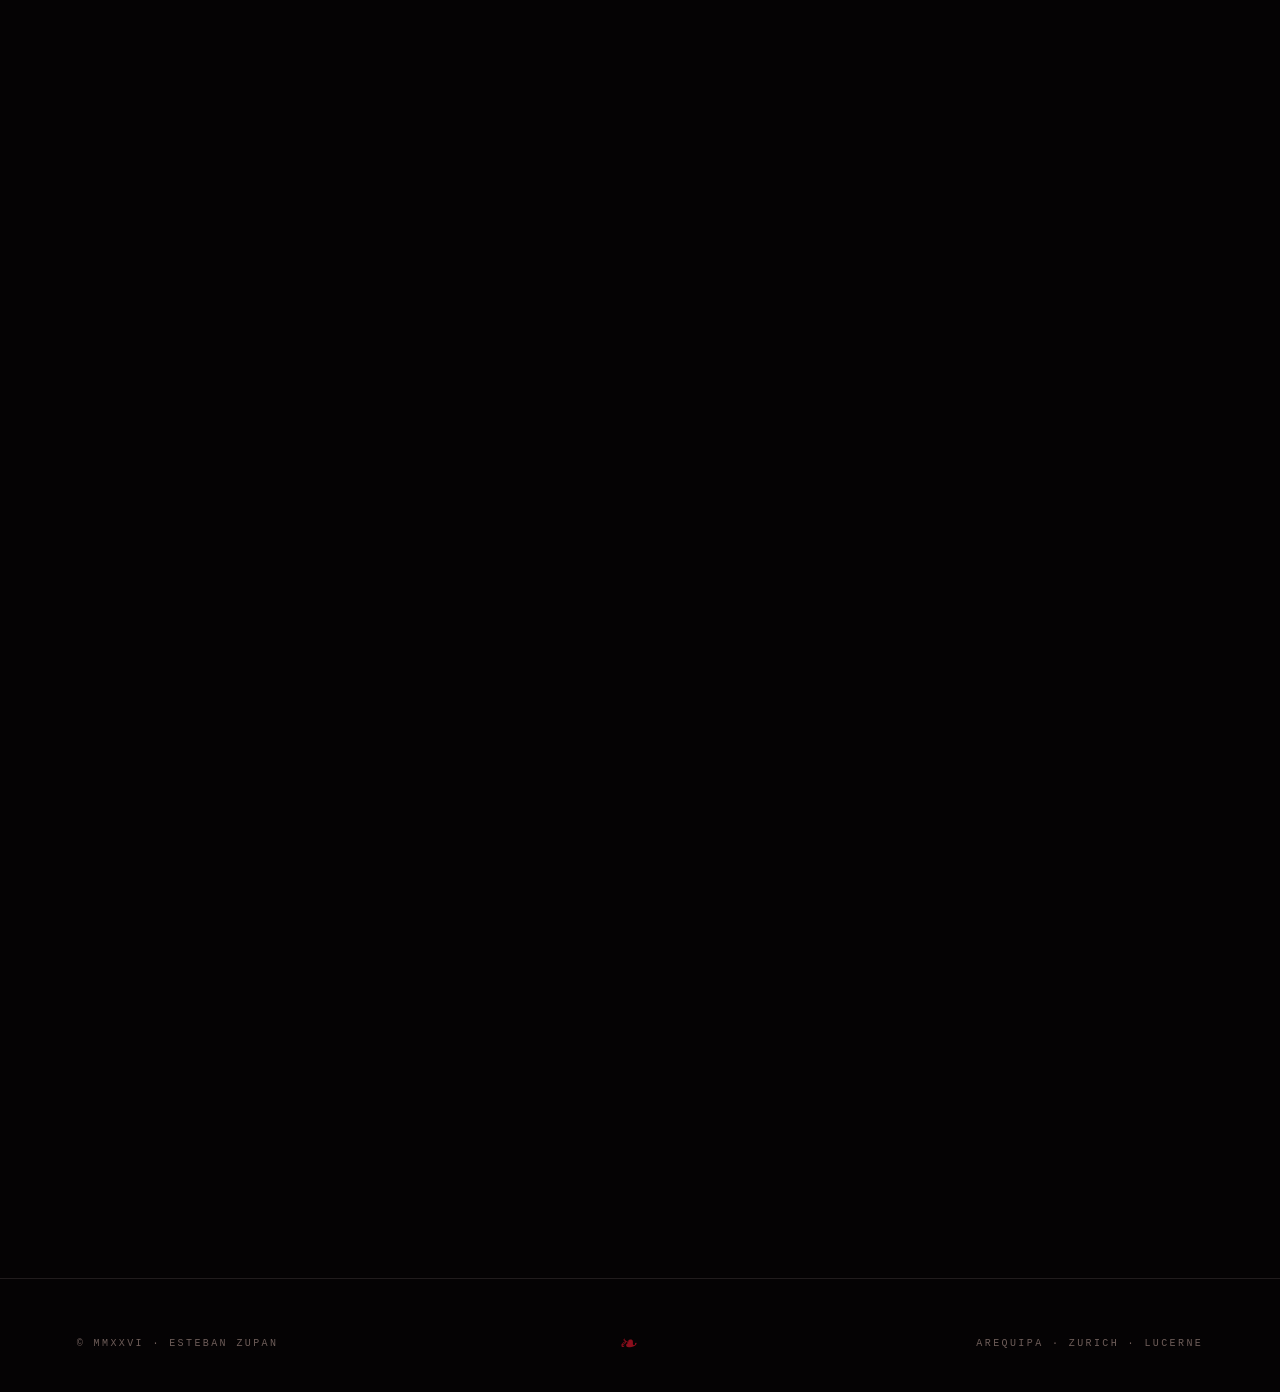
==== commit 4049346c: "Add fullscreen lightbox for paintings Co-Authored-By: Claude Sonnet 4.6 <noreply@anthropic.com>" ====
--- a/index.html
+++ b/index.html
@@ -930,6 +930,57 @@
   /* fade-up on enter */
   .reveal { opacity: 0; transform: translateY(28px); transition: opacity 1s var(--ease-rite), transform 1s var(--ease-rite); }
   .reveal.in { opacity: 1; transform: translateY(0); }
+
+  /* =========================================================
+     LIGHTBOX
+     ========================================================= */
+  .work { cursor: zoom-in; }
+
+  #lightbox {
+    display: none;
+    position: fixed;
+    inset: 0;
+    z-index: 100;
+    background: rgba(5, 3, 4, 0.94);
+    backdrop-filter: blur(12px);
+    -webkit-backdrop-filter: blur(12px);
+    align-items: center;
+    justify-content: center;
+  }
+  #lightbox.open { display: flex; }
+
+  #lightbox img {
+    max-width: 92vw;
+    max-height: 92vh;
+    object-fit: contain;
+    display: block;
+    border: 1px solid var(--border-default);
+    box-shadow: 0 32px 80px rgba(0,0,0,0.7);
+    animation: lbIn 0.22s var(--ease-out) both;
+  }
+  @keyframes lbIn {
+    from { opacity: 0; transform: scale(0.94); }
+    to   { opacity: 1; transform: scale(1); }
+  }
+
+  #lightbox-close {
+    position: absolute;
+    top: 20px;
+    right: 24px;
+    width: 44px;
+    height: 44px;
+    background: none;
+    border: 1px solid var(--border-default);
+    color: var(--bone-100);
+    font-size: 22px;
+    line-height: 1;
+    cursor: pointer;
+    display: flex;
+    align-items: center;
+    justify-content: center;
+    transition: border-color var(--dur-base) var(--ease-out), color var(--dur-base) var(--ease-out);
+  }
+  #lightbox-close:hover { border-color: var(--border-blood); color: var(--blood-400); }
 </style>
 </head>
 <body>
@@ -1382,7 +1433,44 @@
     try { window.parent.postMessage({ type: '__edit_mode_dismissed' }, '*'); } catch (e) {}
   });
   try { window.parent.postMessage({ type: '__edit_mode_available' }, '*'); } catch (e) {}
+
+  // ── Lightbox ────────────────────────────────────────────────────────────
+  (function lightbox() {
+    const lb    = document.getElementById('lightbox');
+    const lbImg = document.getElementById('lightbox-img');
+    const closeBtn = document.getElementById('lightbox-close');
+
+    function open(src) {
+      lbImg.src = src;
+      lb.classList.add('open');
+      document.body.style.overflow = 'hidden';
+    }
+
+    function close() {
+      lb.classList.remove('open');
+      document.body.style.overflow = '';
+      lbImg.src = '';
+    }
+
+    document.querySelectorAll('.work').forEach(article => {
+      article.addEventListener('click', () => {
+        const slot = article.querySelector('image-slot');
+        if (!slot) return;
+        const src = slot.getAttribute('src');
+        if (src) open(src);
+      });
+    });
+
+    closeBtn.addEventListener('click', close);
+    lb.addEventListener('click', e => { if (e.target === lb) close(); });
+    document.addEventListener('keydown', e => { if (e.key === 'Escape') close(); });
+  })();
 </script>
+
+<div id="lightbox" role="dialog" aria-modal="true" aria-label="Full screen image">
+  <button id="lightbox-close" aria-label="Close">&#x2715;</button>
+  <img id="lightbox-img" src="" alt="">
+</div>
 
 </body>
 </html>
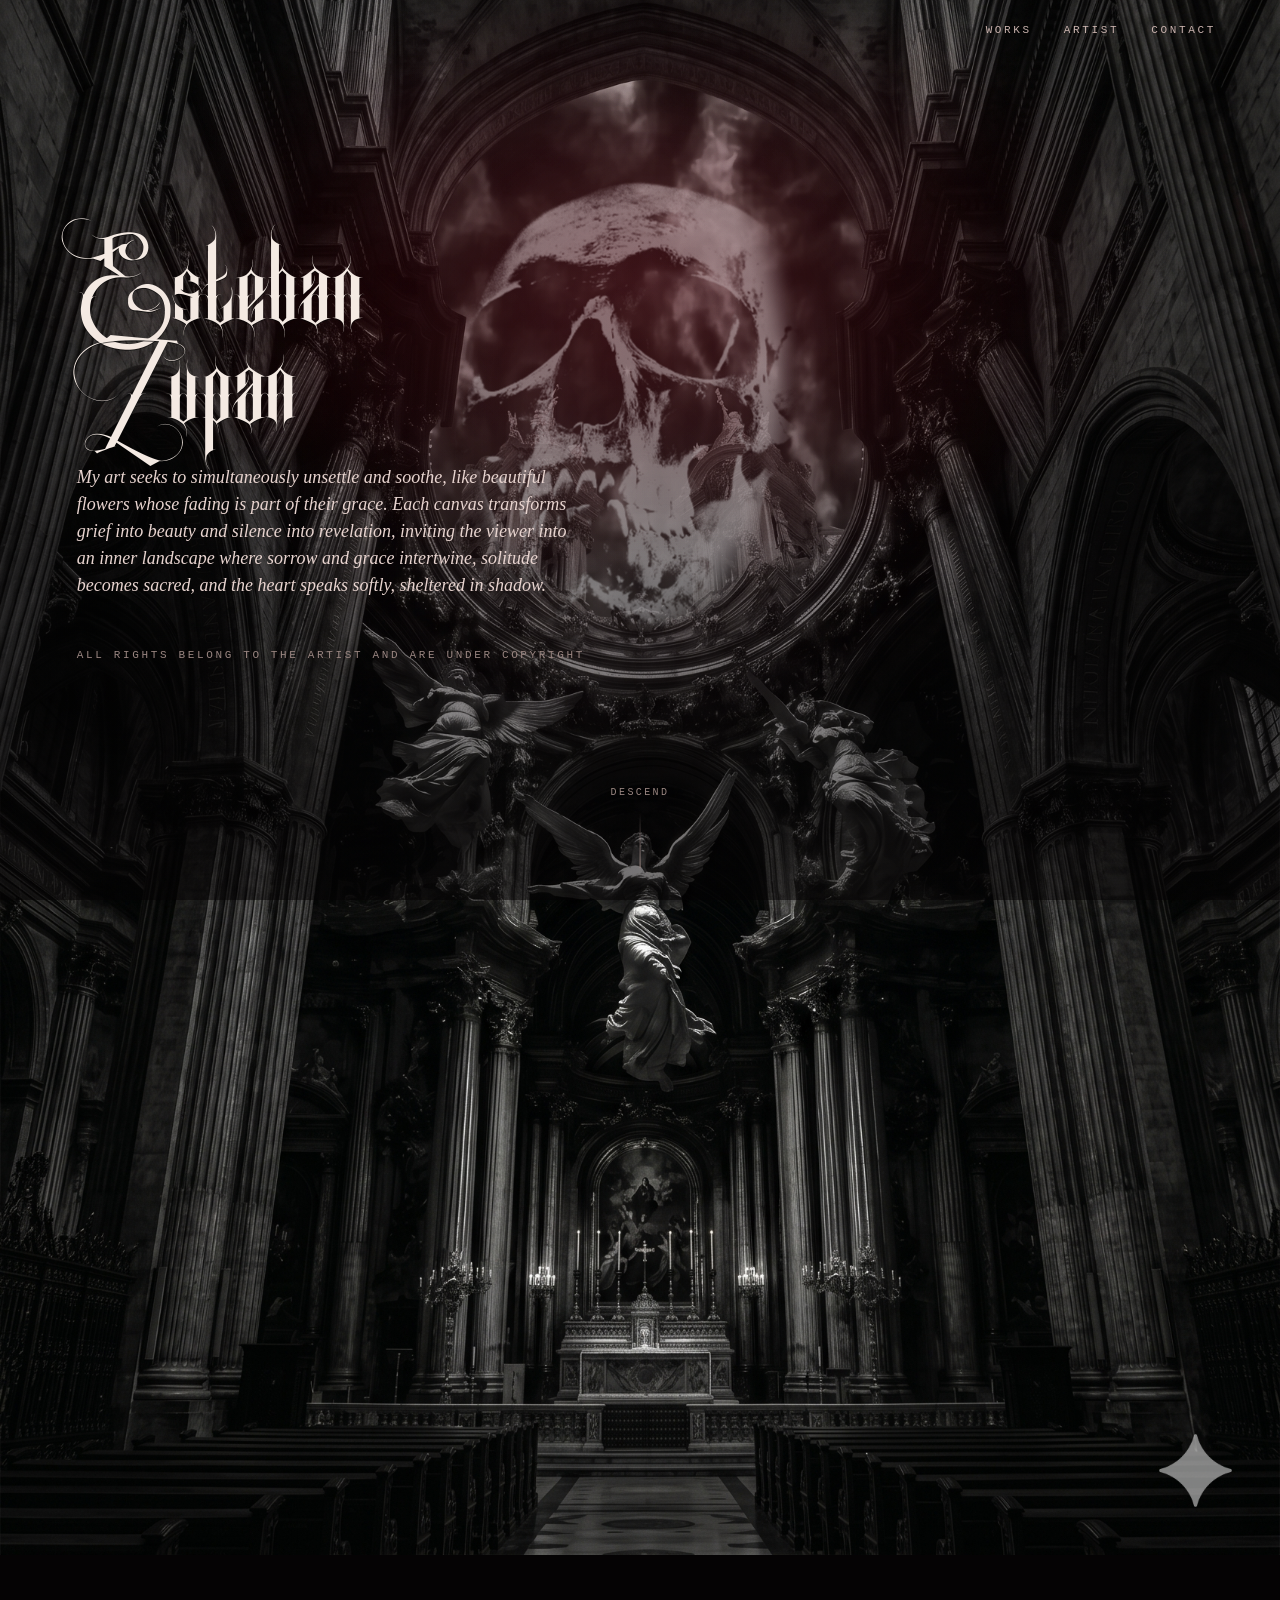
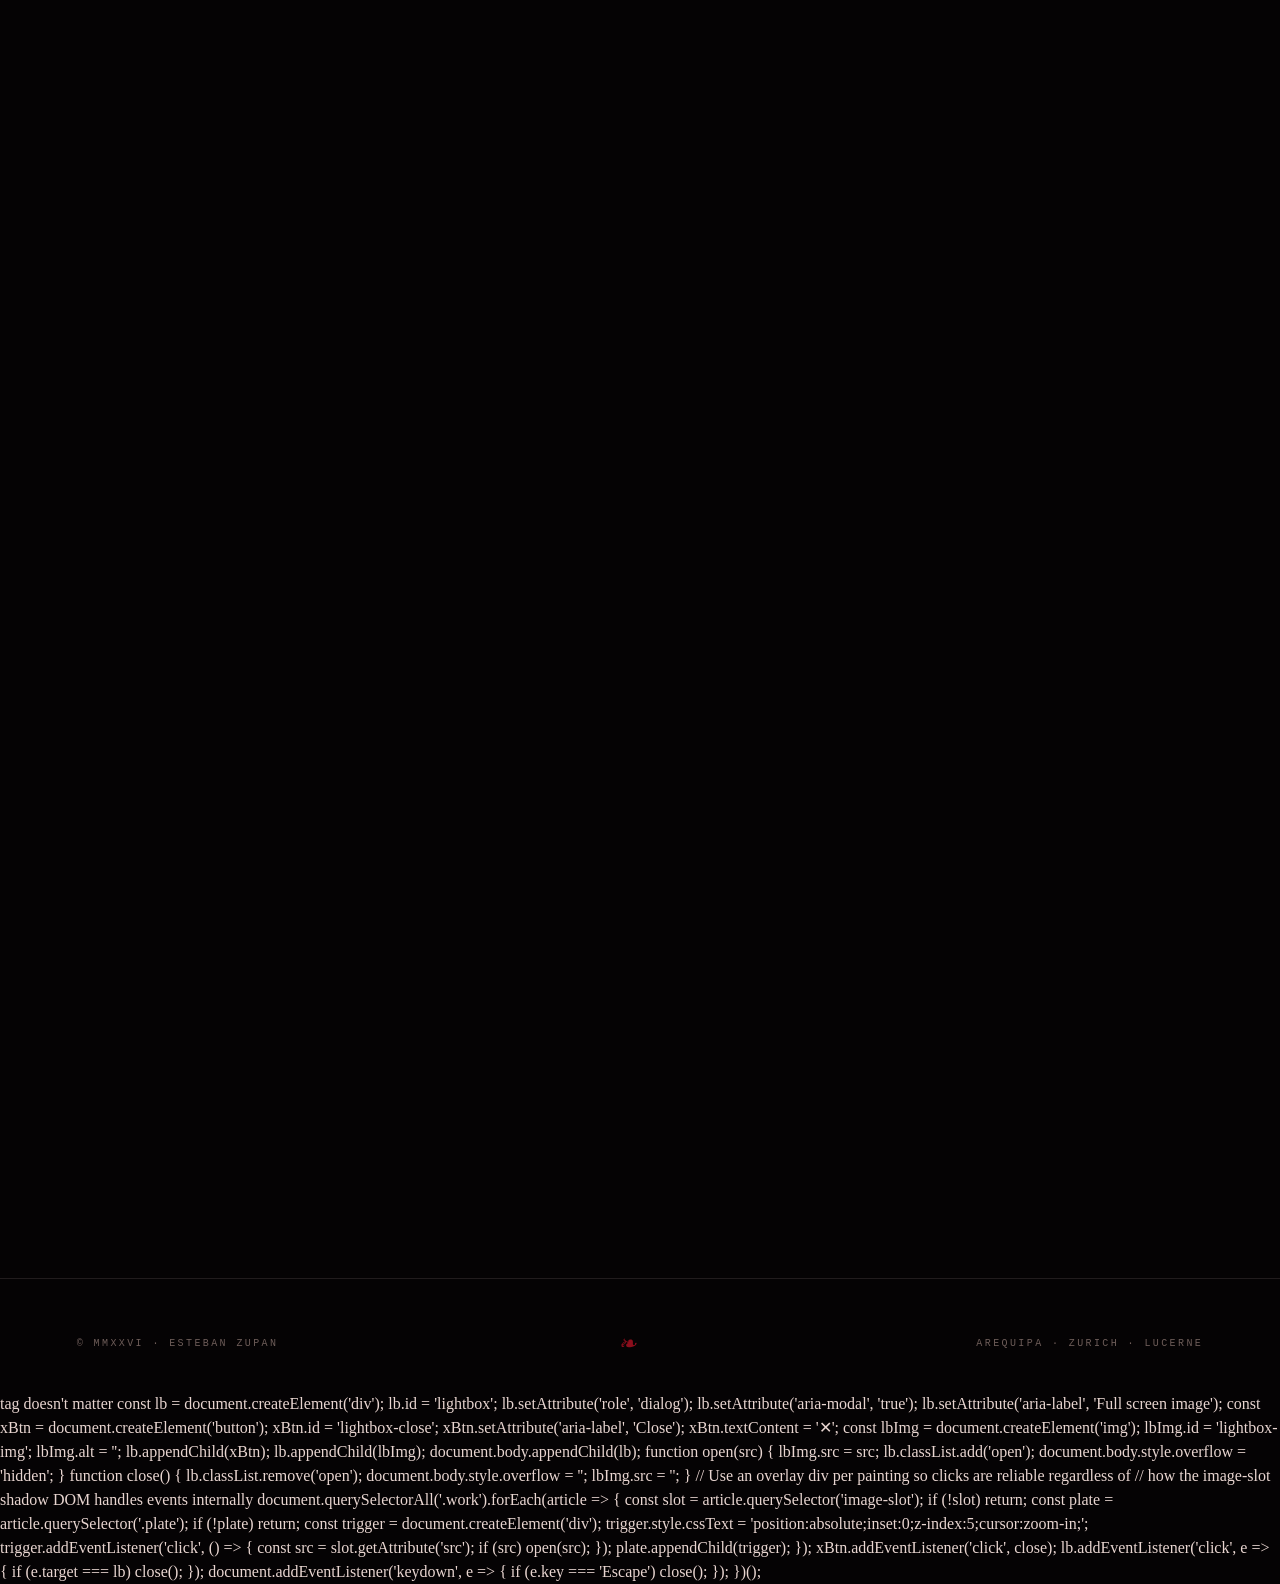
==== commit 2e00b078: "Fix lightbox: create DOM via JS, use overlay trigger divs Co-Authored-By: Claude Sonnet 4.6 <noreply" ====
--- a/index.html
+++ b/index.html
@@ -934,7 +934,6 @@
   /* =========================================================
      LIGHTBOX
      ========================================================= */
-  .work { cursor: zoom-in; }
 
   #lightbox {
     display: none;
@@ -1436,9 +1435,25 @@
 
   // ── Lightbox ────────────────────────────────────────────────────────────
   (function lightbox() {
-    const lb    = document.getElementById('lightbox');
-    const lbImg = document.getElementById('lightbox-img');
-    const closeBtn = document.getElementById('lightbox-close');
+    // Build DOM here so order vs. the </script> tag doesn't matter
+    const lb = document.createElement('div');
+    lb.id = 'lightbox';
+    lb.setAttribute('role', 'dialog');
+    lb.setAttribute('aria-modal', 'true');
+    lb.setAttribute('aria-label', 'Full screen image');
+
+    const xBtn = document.createElement('button');
+    xBtn.id = 'lightbox-close';
+    xBtn.setAttribute('aria-label', 'Close');
+    xBtn.textContent = '✕';
+
+    const lbImg = document.createElement('img');
+    lbImg.id = 'lightbox-img';
+    lbImg.alt = '';
+
+    lb.appendChild(xBtn);
+    lb.appendChild(lbImg);
+    document.body.appendChild(lb);
 
     function open(src) {
       lbImg.src = src;
@@ -1452,25 +1467,27 @@
       lbImg.src = '';
     }
 
+    // Use an overlay div per painting so clicks are reliable regardless of
+    // how the image-slot shadow DOM handles events internally
     document.querySelectorAll('.work').forEach(article => {
-      article.addEventListener('click', () => {
-        const slot = article.querySelector('image-slot');
-        if (!slot) return;
+      const slot = article.querySelector('image-slot');
+      if (!slot) return;
+      const plate = article.querySelector('.plate');
+      if (!plate) return;
+      const trigger = document.createElement('div');
+      trigger.style.cssText = 'position:absolute;inset:0;z-index:5;cursor:zoom-in;';
+      trigger.addEventListener('click', () => {
         const src = slot.getAttribute('src');
         if (src) open(src);
       });
+      plate.appendChild(trigger);
     });
 
-    closeBtn.addEventListener('click', close);
+    xBtn.addEventListener('click', close);
     lb.addEventListener('click', e => { if (e.target === lb) close(); });
     document.addEventListener('keydown', e => { if (e.key === 'Escape') close(); });
   })();
 </script>
 
-<div id="lightbox" role="dialog" aria-modal="true" aria-label="Full screen image">
-  <button id="lightbox-close" aria-label="Close">&#x2715;</button>
-  <img id="lightbox-img" src="" alt="">
-</div>
-
 </body>
 </html>
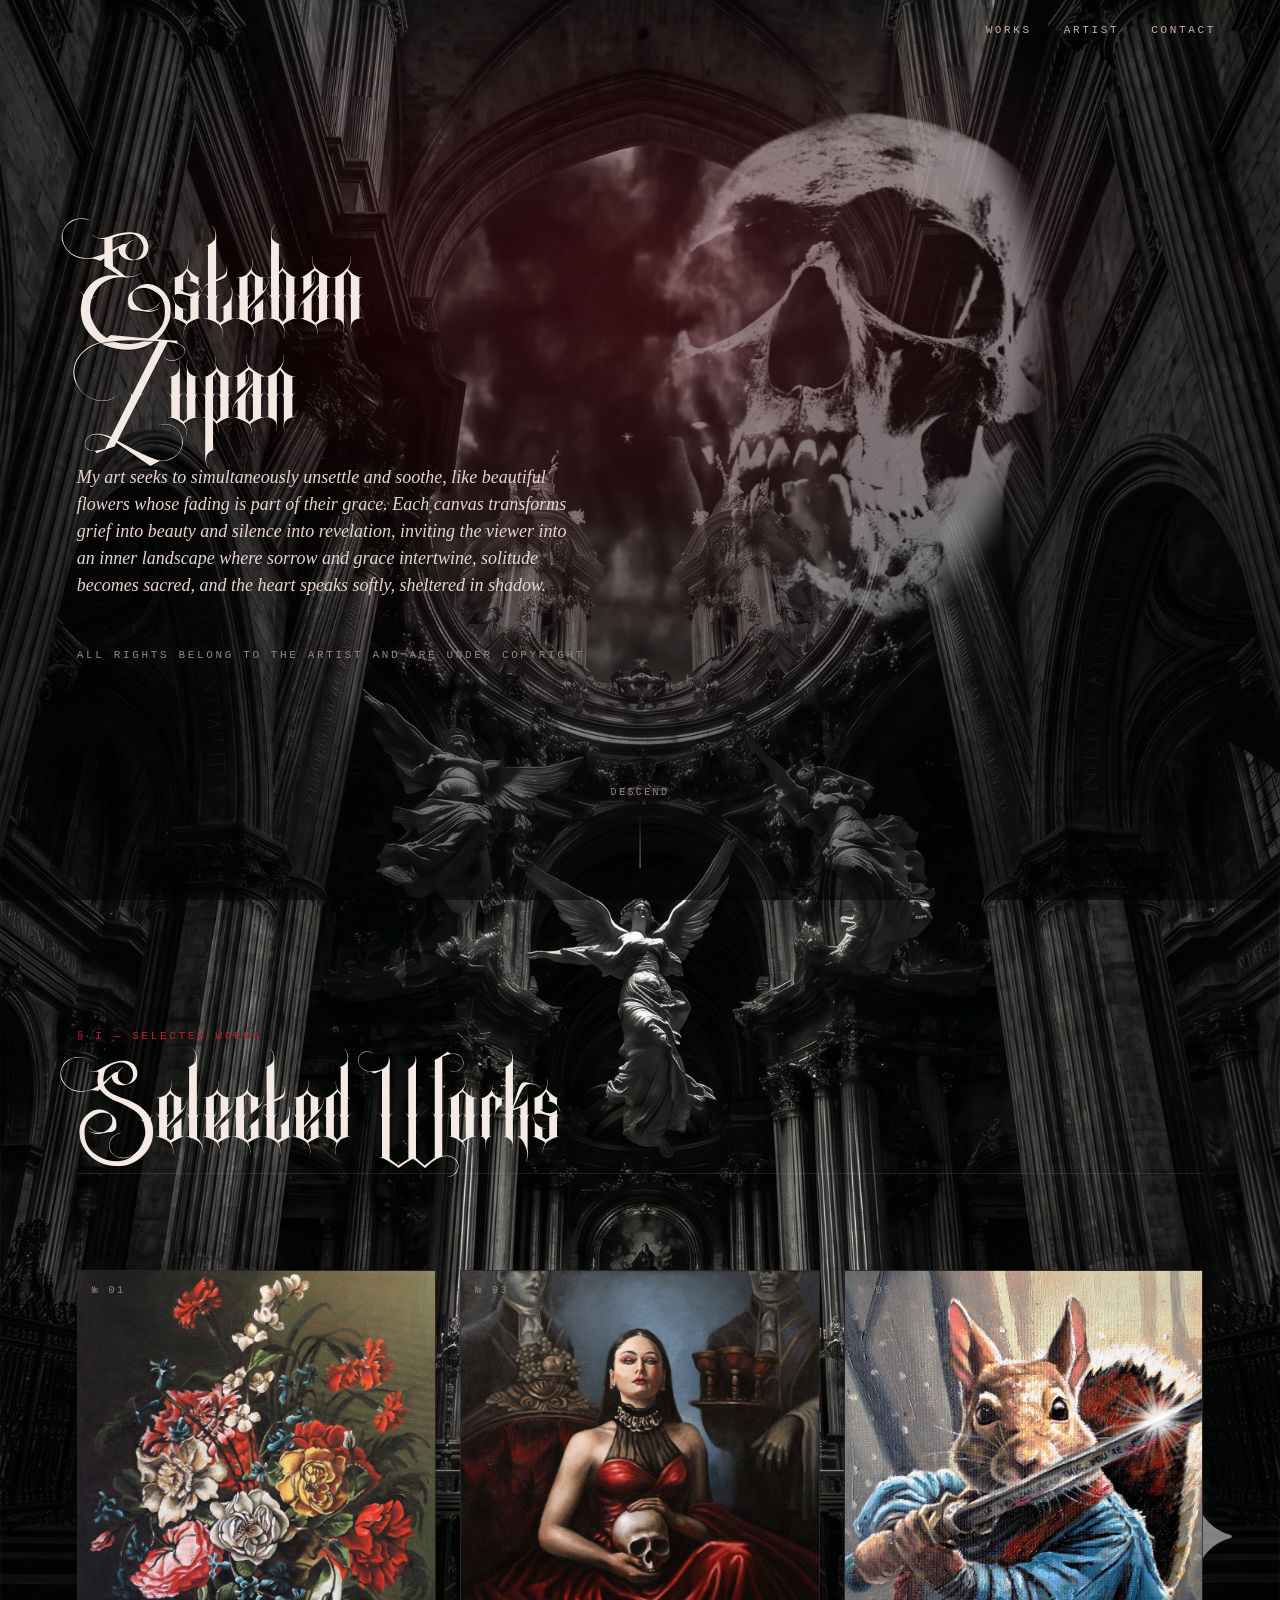
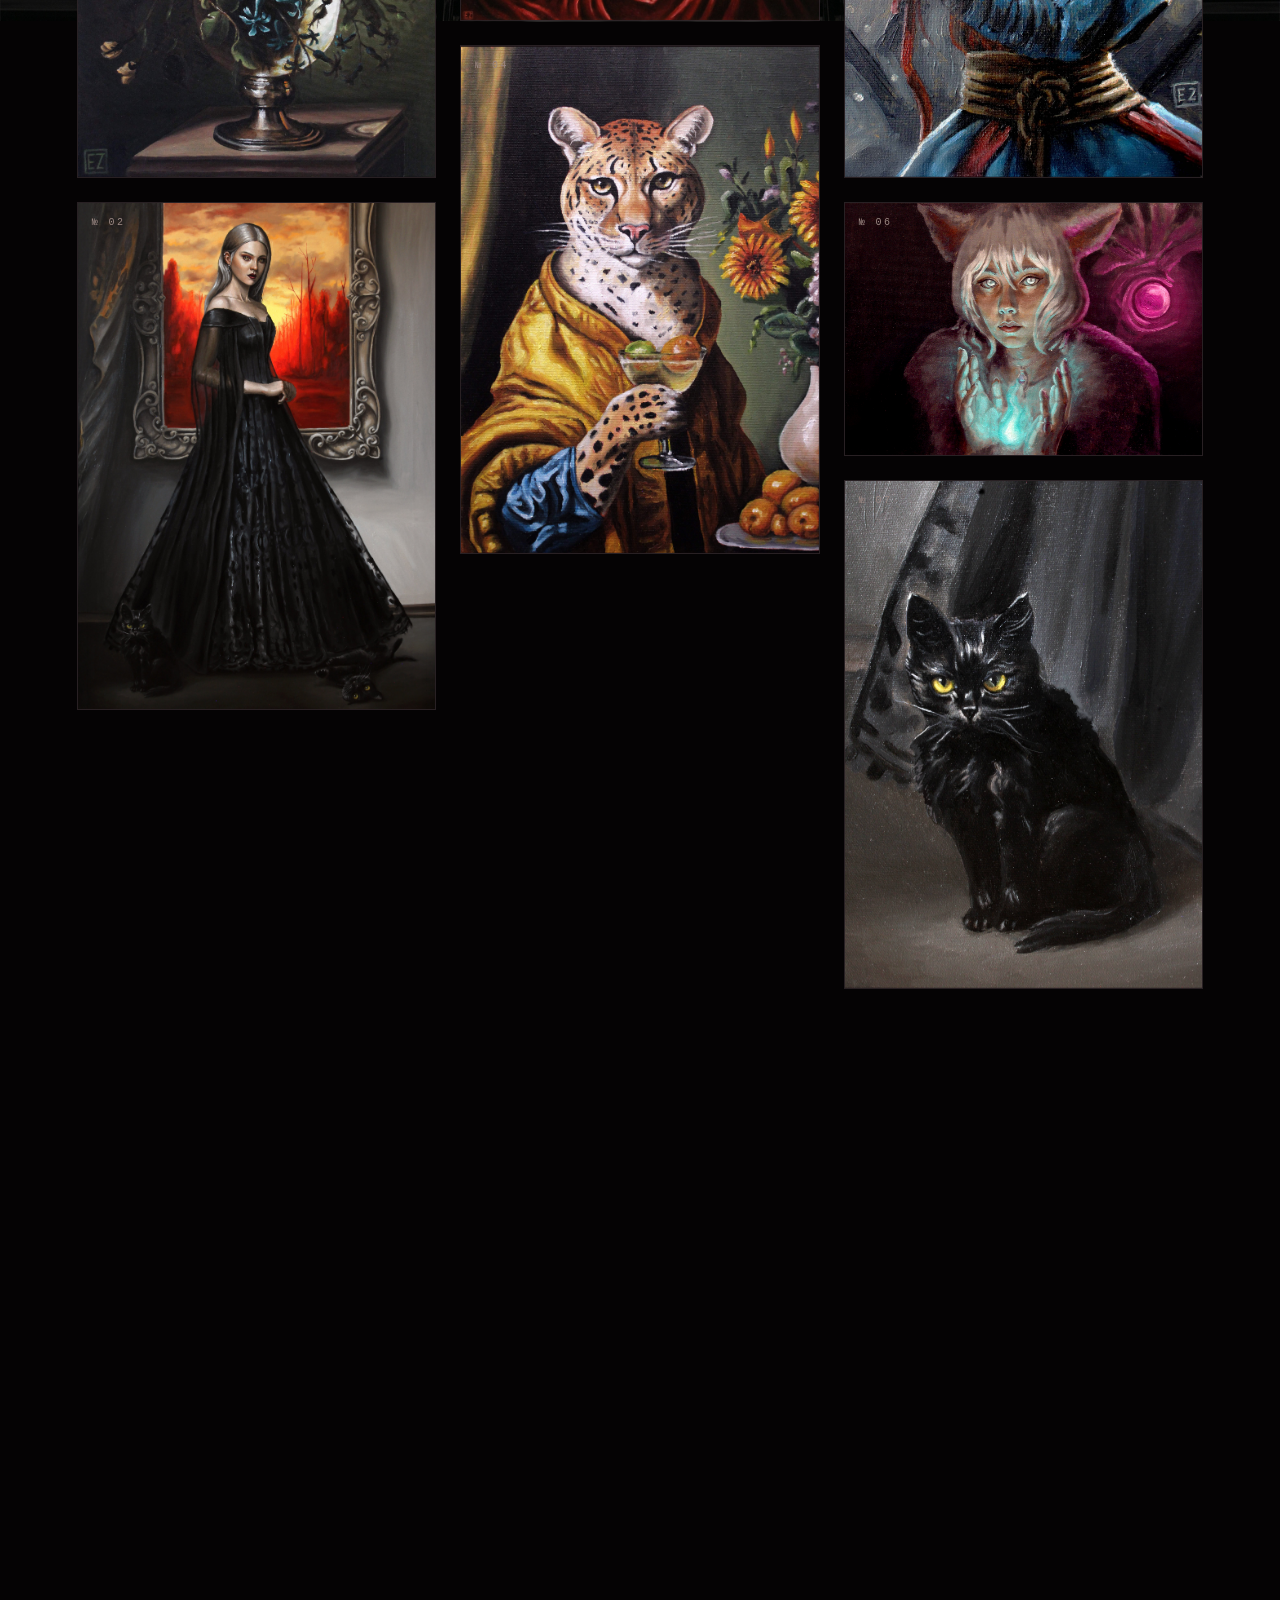
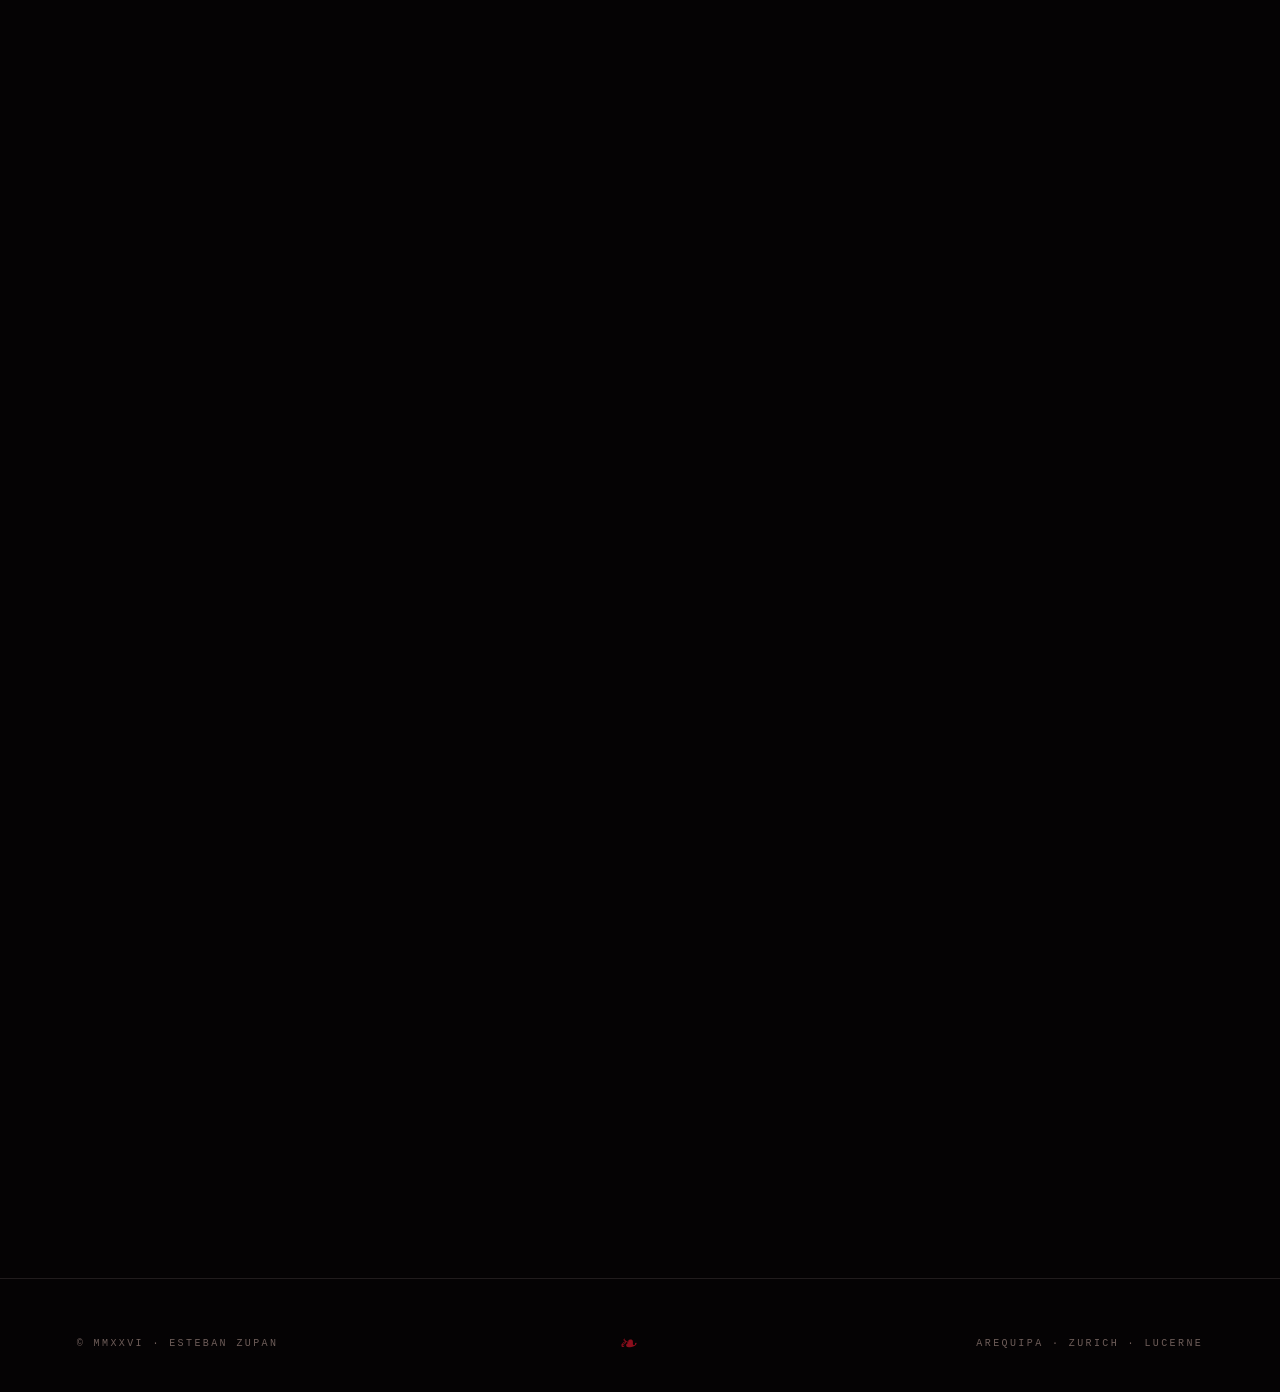
==== commit 5d6cdc1e: "Fix lightbox: place HTML before script, remove overlay divs Co-Authored-By: Claude Sonnet 4.6 <norep" ====
--- a/index.html
+++ b/index.html
@@ -955,11 +955,6 @@
     display: block;
     border: 1px solid var(--border-default);
     box-shadow: 0 32px 80px rgba(0,0,0,0.7);
-    animation: lbIn 0.22s var(--ease-out) both;
-  }
-  @keyframes lbIn {
-    from { opacity: 0; transform: scale(0.94); }
-    to   { opacity: 1; transform: scale(1); }
   }
 
   #lightbox-close {
@@ -1264,6 +1259,11 @@
   </div>
 </div>
 
+<div id="lightbox">
+  <button id="lightbox-close" aria-label="Close">&#x2715;</button>
+  <img id="lightbox-img" src="" alt="">
+</div>
+
 <script>
   // ============================================
   // PARALLAX — drives bg + skull layers
@@ -1434,58 +1434,33 @@
   try { window.parent.postMessage({ type: '__edit_mode_available' }, '*'); } catch (e) {}
 
   // ── Lightbox ────────────────────────────────────────────────────────────
-  (function lightbox() {
-    // Build DOM here so order vs. the </script> tag doesn't matter
-    const lb = document.createElement('div');
-    lb.id = 'lightbox';
-    lb.setAttribute('role', 'dialog');
-    lb.setAttribute('aria-modal', 'true');
-    lb.setAttribute('aria-label', 'Full screen image');
-
-    const xBtn = document.createElement('button');
-    xBtn.id = 'lightbox-close';
-    xBtn.setAttribute('aria-label', 'Close');
-    xBtn.textContent = '✕';
-
-    const lbImg = document.createElement('img');
-    lbImg.id = 'lightbox-img';
-    lbImg.alt = '';
-
-    lb.appendChild(xBtn);
-    lb.appendChild(lbImg);
-    document.body.appendChild(lb);
-
-    function open(src) {
+  (function () {
+    const lb    = document.getElementById('lightbox');
+    const lbImg = document.getElementById('lightbox-img');
+    const xBtn  = document.getElementById('lightbox-close');
+
+    function lbOpen(src) {
       lbImg.src = src;
       lb.classList.add('open');
-      document.body.style.overflow = 'hidden';
-    }
-
-    function close() {
+    }
+    function lbClose() {
       lb.classList.remove('open');
-      document.body.style.overflow = '';
       lbImg.src = '';
     }
 
-    // Use an overlay div per painting so clicks are reliable regardless of
-    // how the image-slot shadow DOM handles events internally
-    document.querySelectorAll('.work').forEach(article => {
-      const slot = article.querySelector('image-slot');
+    document.querySelectorAll('.work').forEach(function (article) {
+      var slot = article.querySelector('image-slot');
       if (!slot) return;
-      const plate = article.querySelector('.plate');
-      if (!plate) return;
-      const trigger = document.createElement('div');
-      trigger.style.cssText = 'position:absolute;inset:0;z-index:5;cursor:zoom-in;';
-      trigger.addEventListener('click', () => {
-        const src = slot.getAttribute('src');
-        if (src) open(src);
+      article.style.cursor = 'zoom-in';
+      article.addEventListener('click', function () {
+        var src = slot.getAttribute('src');
+        if (src) lbOpen(src);
       });
-      plate.appendChild(trigger);
     });
 
-    xBtn.addEventListener('click', close);
-    lb.addEventListener('click', e => { if (e.target === lb) close(); });
-    document.addEventListener('keydown', e => { if (e.key === 'Escape') close(); });
+    xBtn.addEventListener('click', lbClose);
+    lb.addEventListener('click', function (e) { if (e.target === lb) lbClose(); });
+    document.addEventListener('keydown', function (e) { if (e.key === 'Escape') lbClose(); });
   })();
 </script>
 
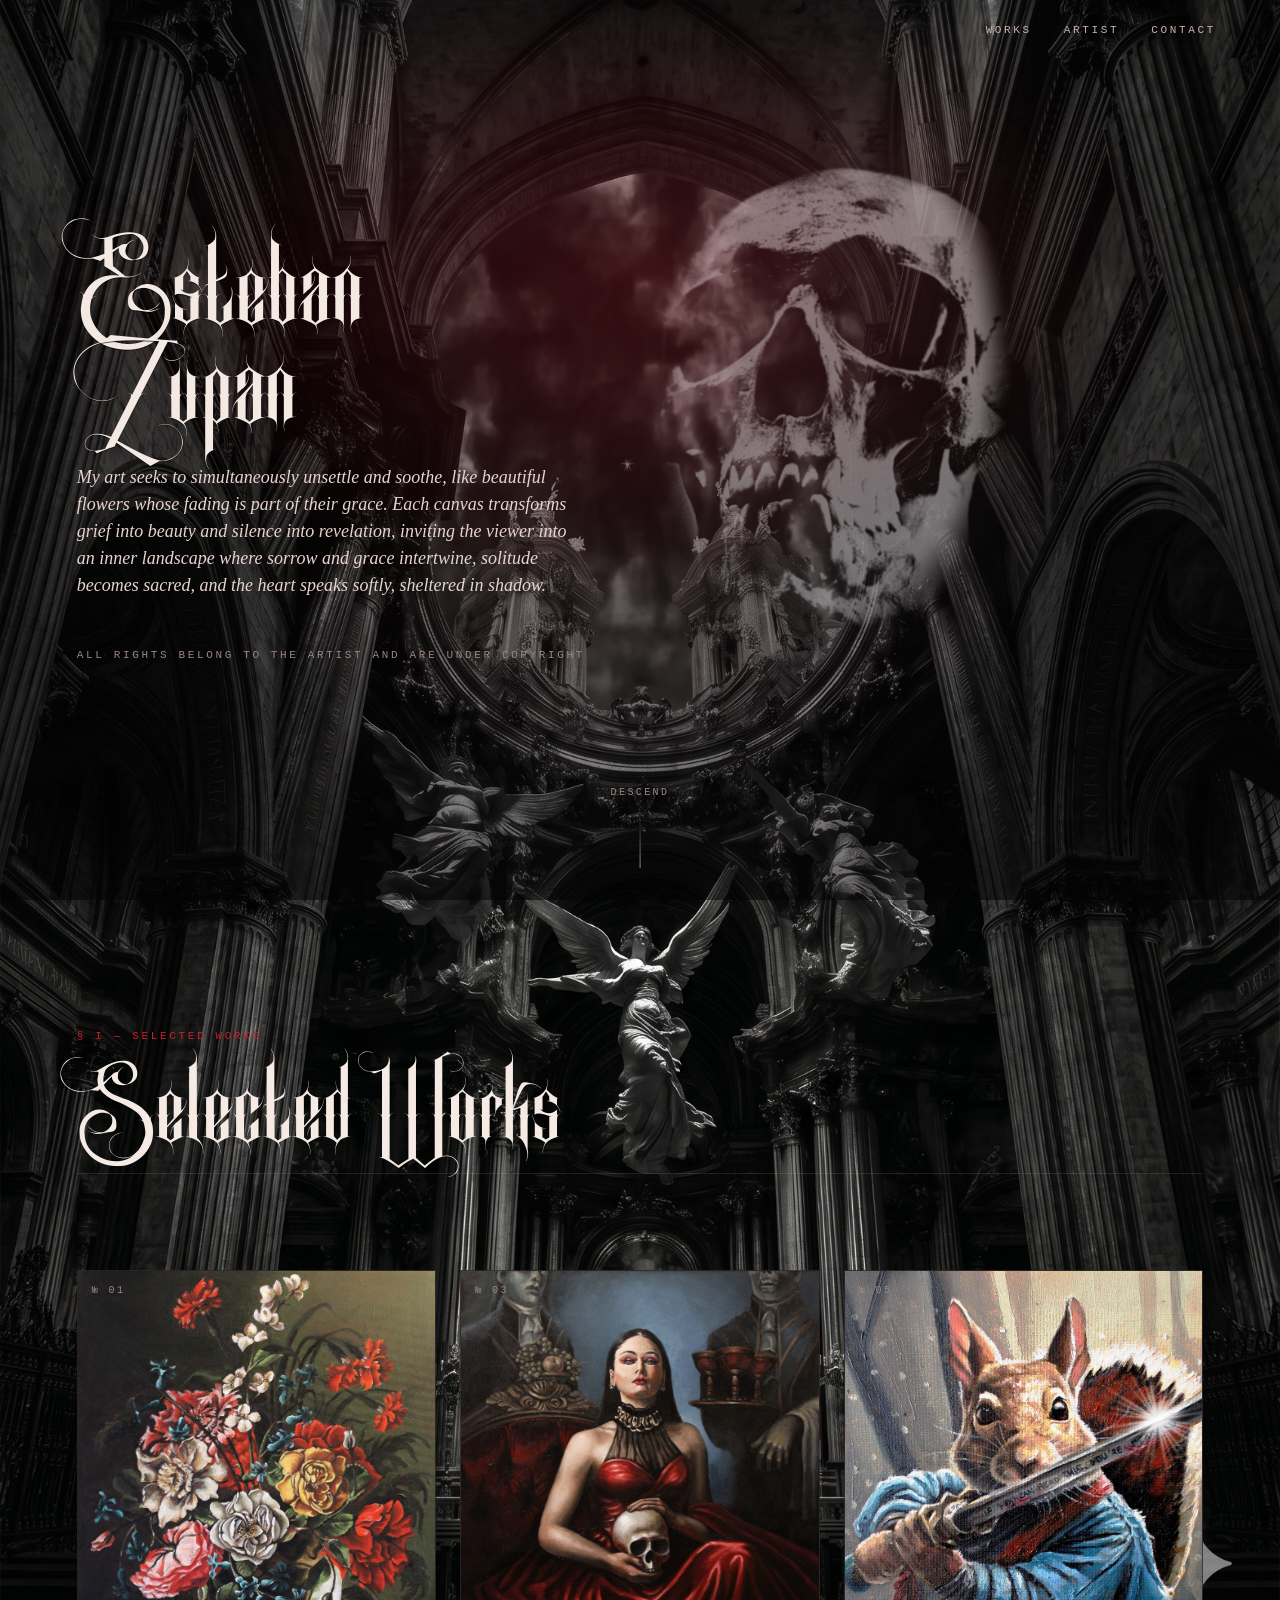
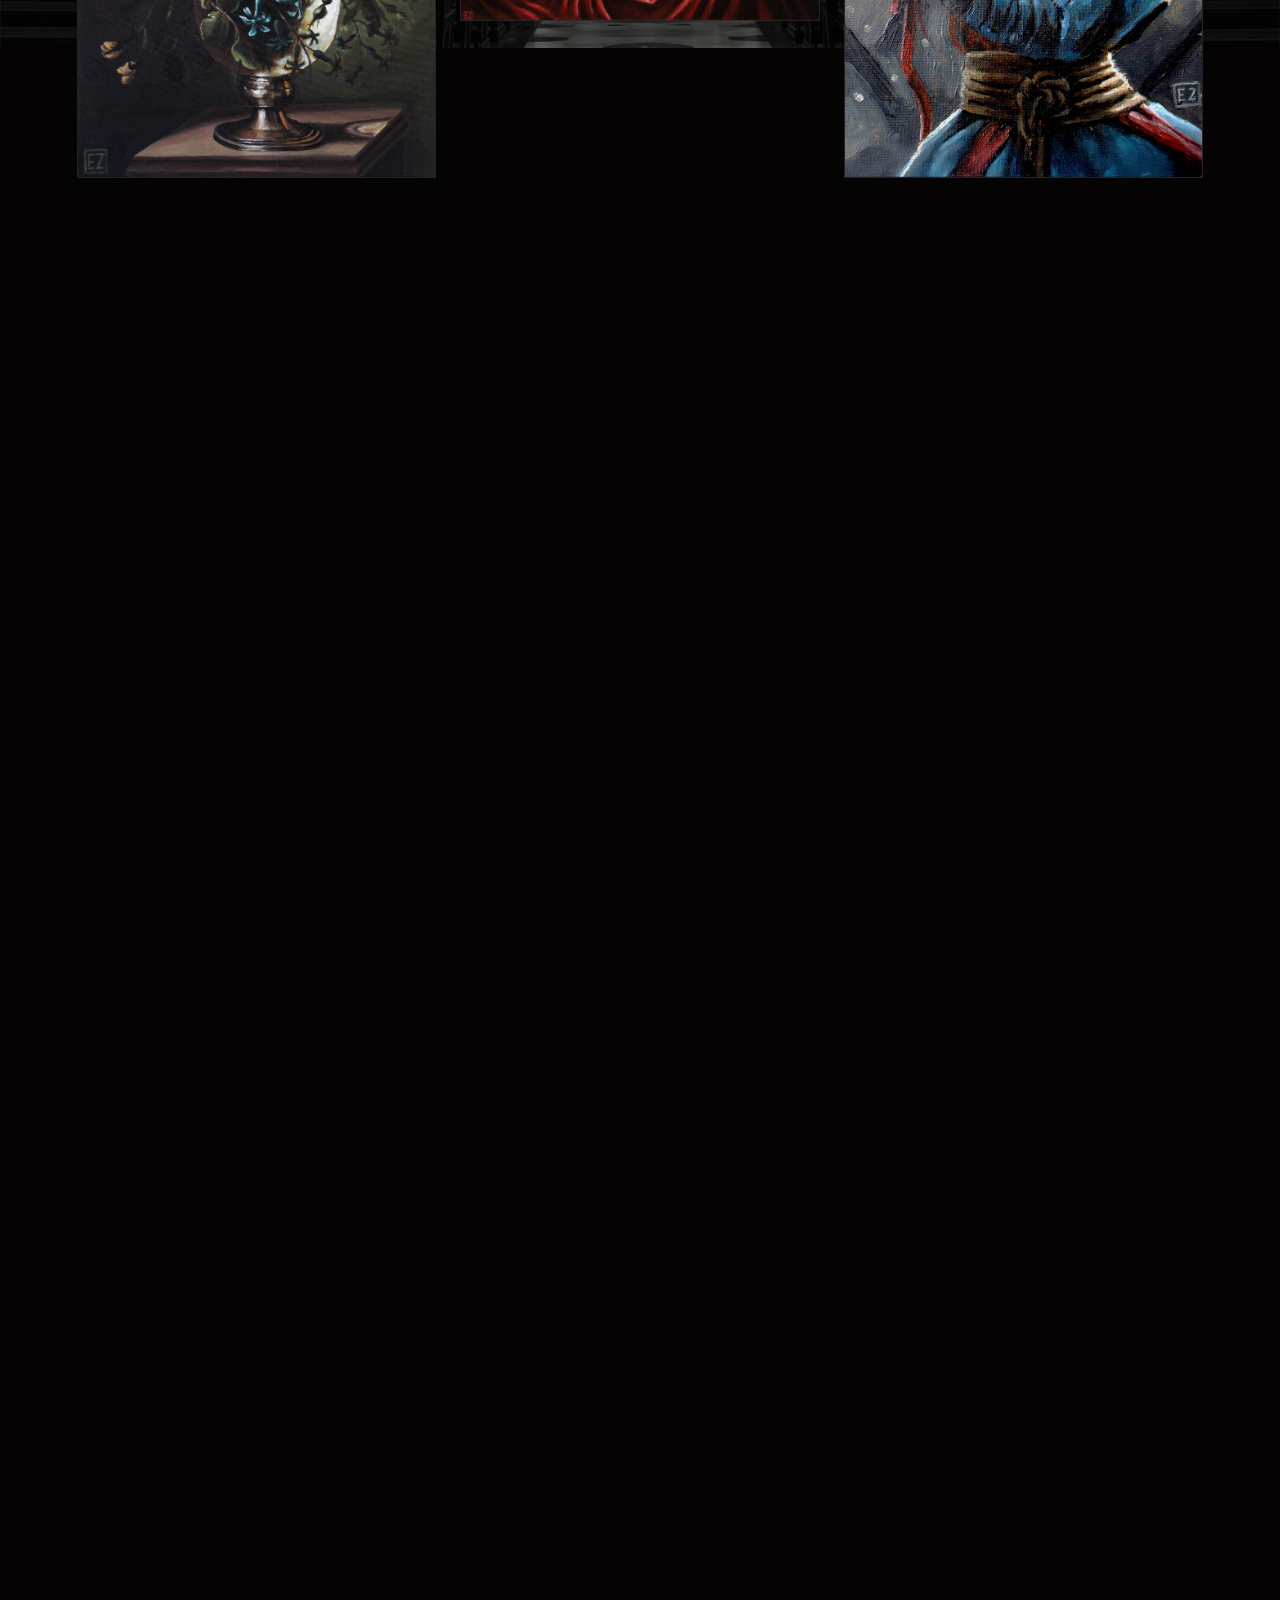
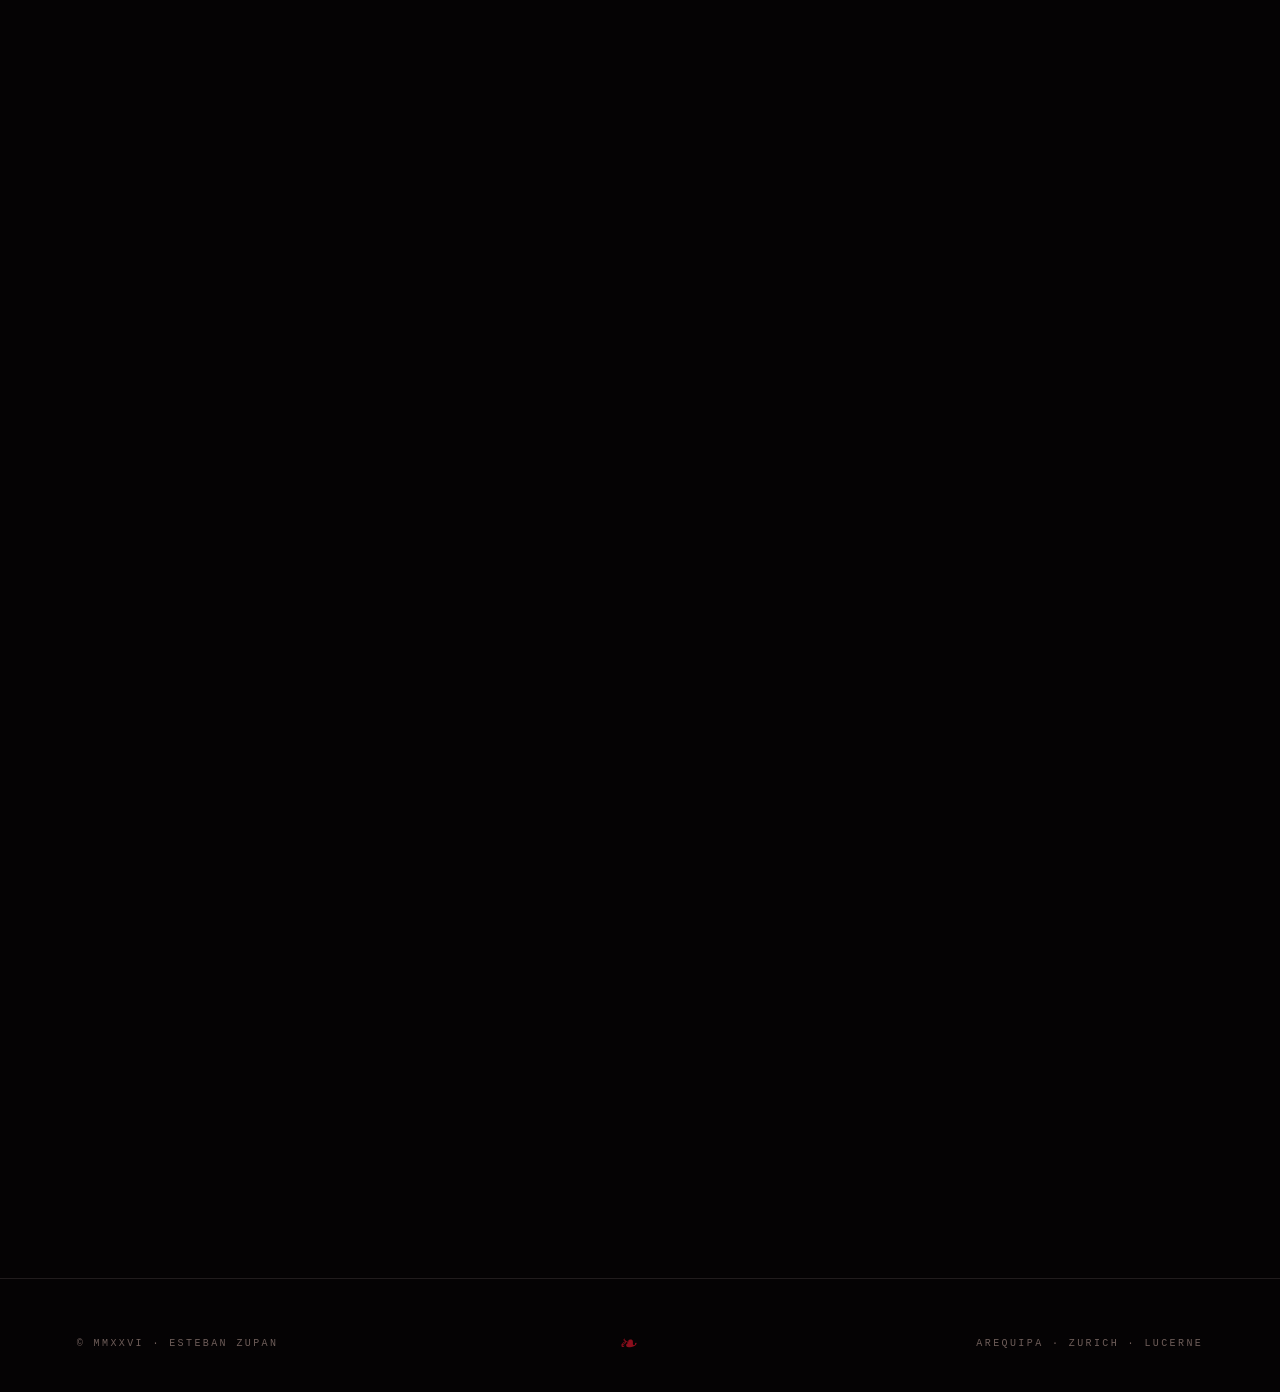
==== commit 02b632a0: "Link LinkedIn button to Esteban's profile Co-Authored-By: Claude Sonnet 4.6 <noreply@anthropic.com>" ====
--- a/index.html
+++ b/index.html
@@ -1139,7 +1139,7 @@
     <div class="socials reveal">
       <a href="https://www.instagram.com/__ez.art__?igsh=MWV3Znlqc3R5eG5mMQ==" target="_blank" rel="noopener">Instagram</a>
       <a href="#">Pinterest</a>
-      <a href="#">LinkedIn</a>
+      <a href="https://www.linkedin.com/in/estebanzupan/" target="_blank" rel="noopener">LinkedIn</a>
       <a href="#">Press Kit</a>
     </div>
   </section>
